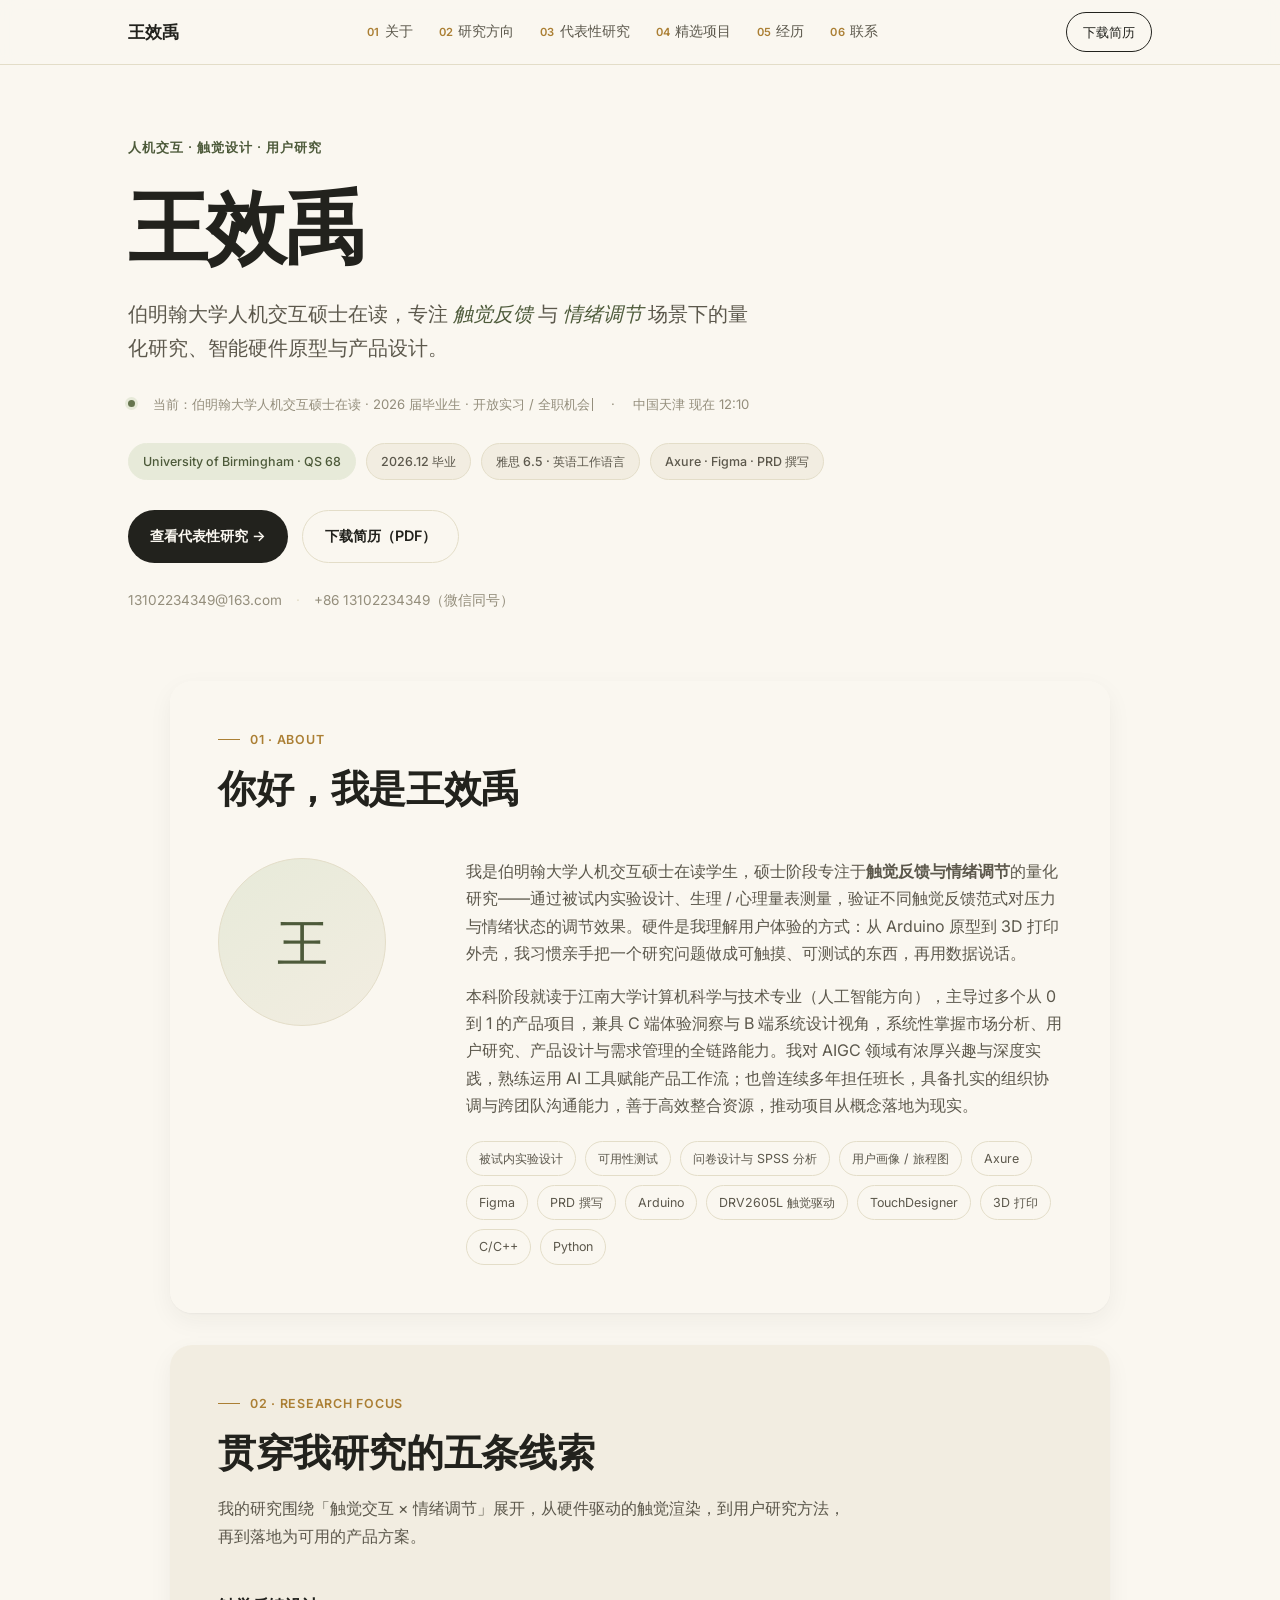
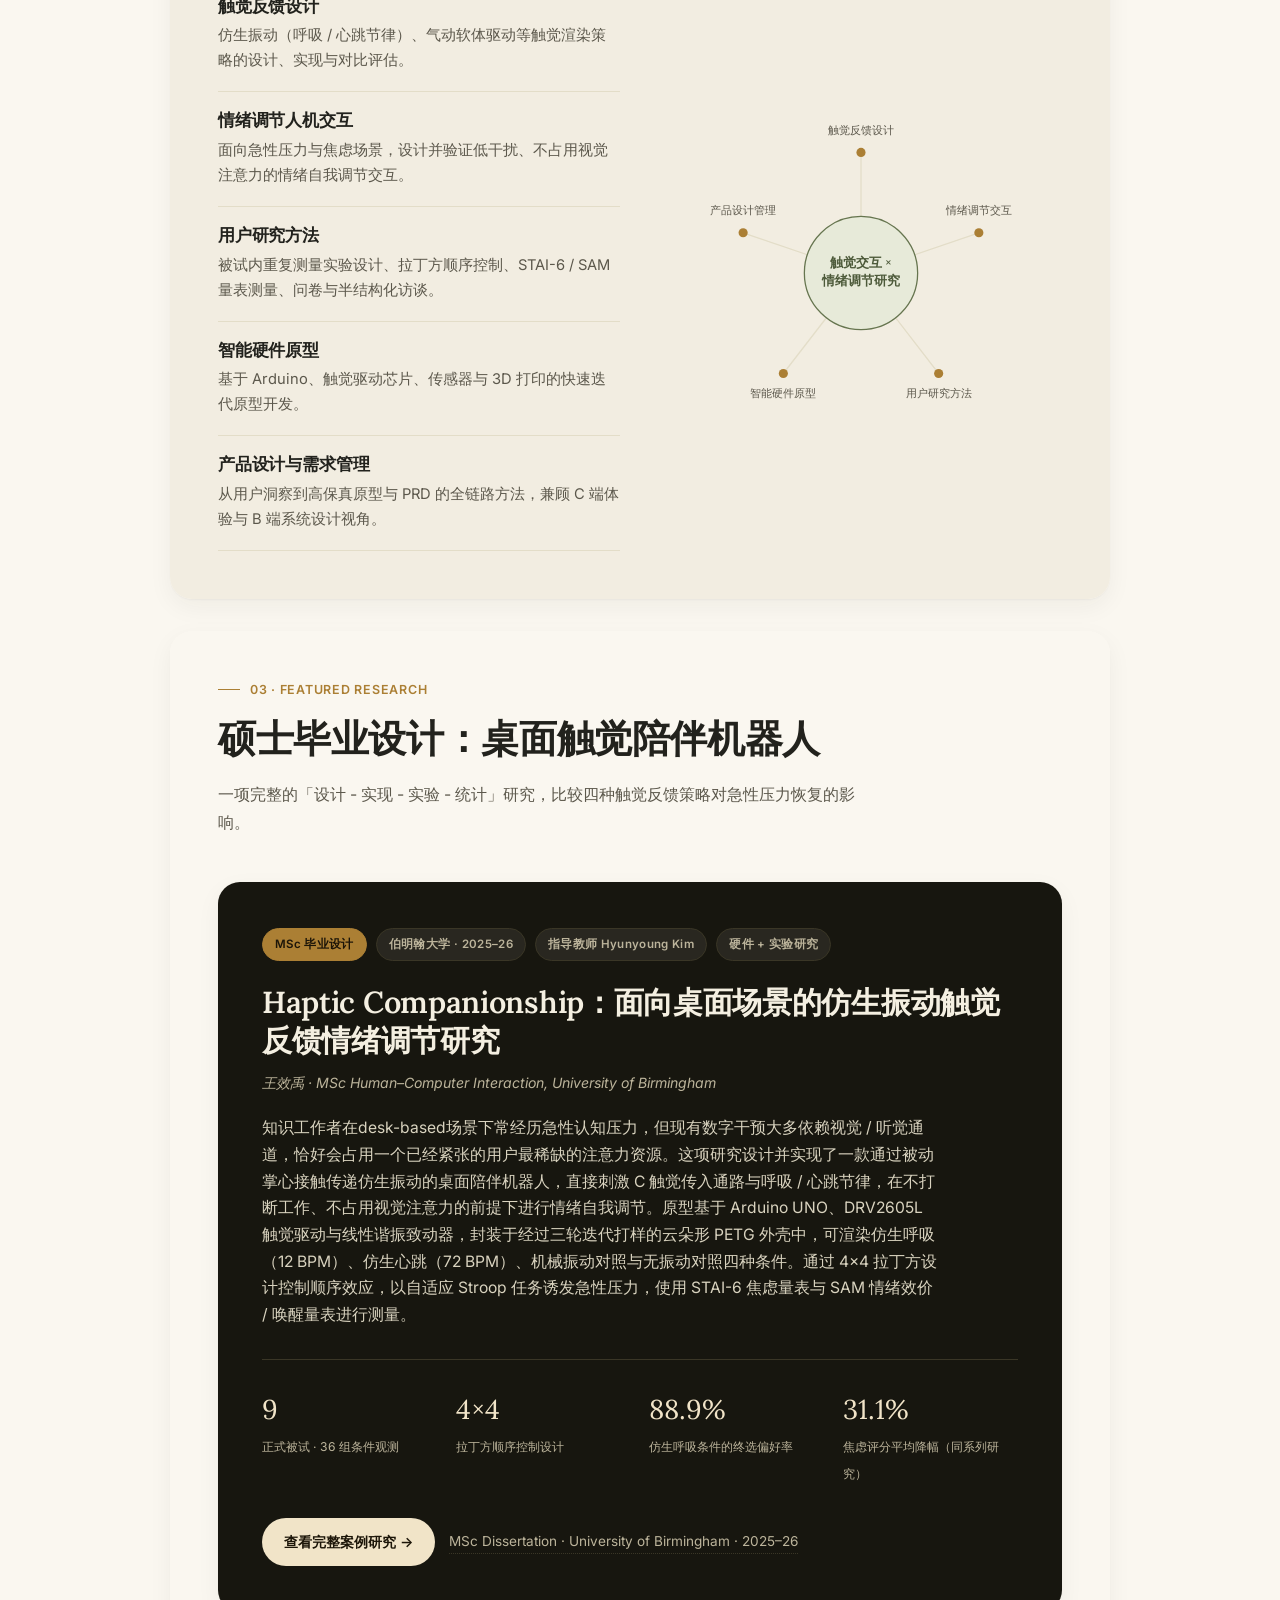
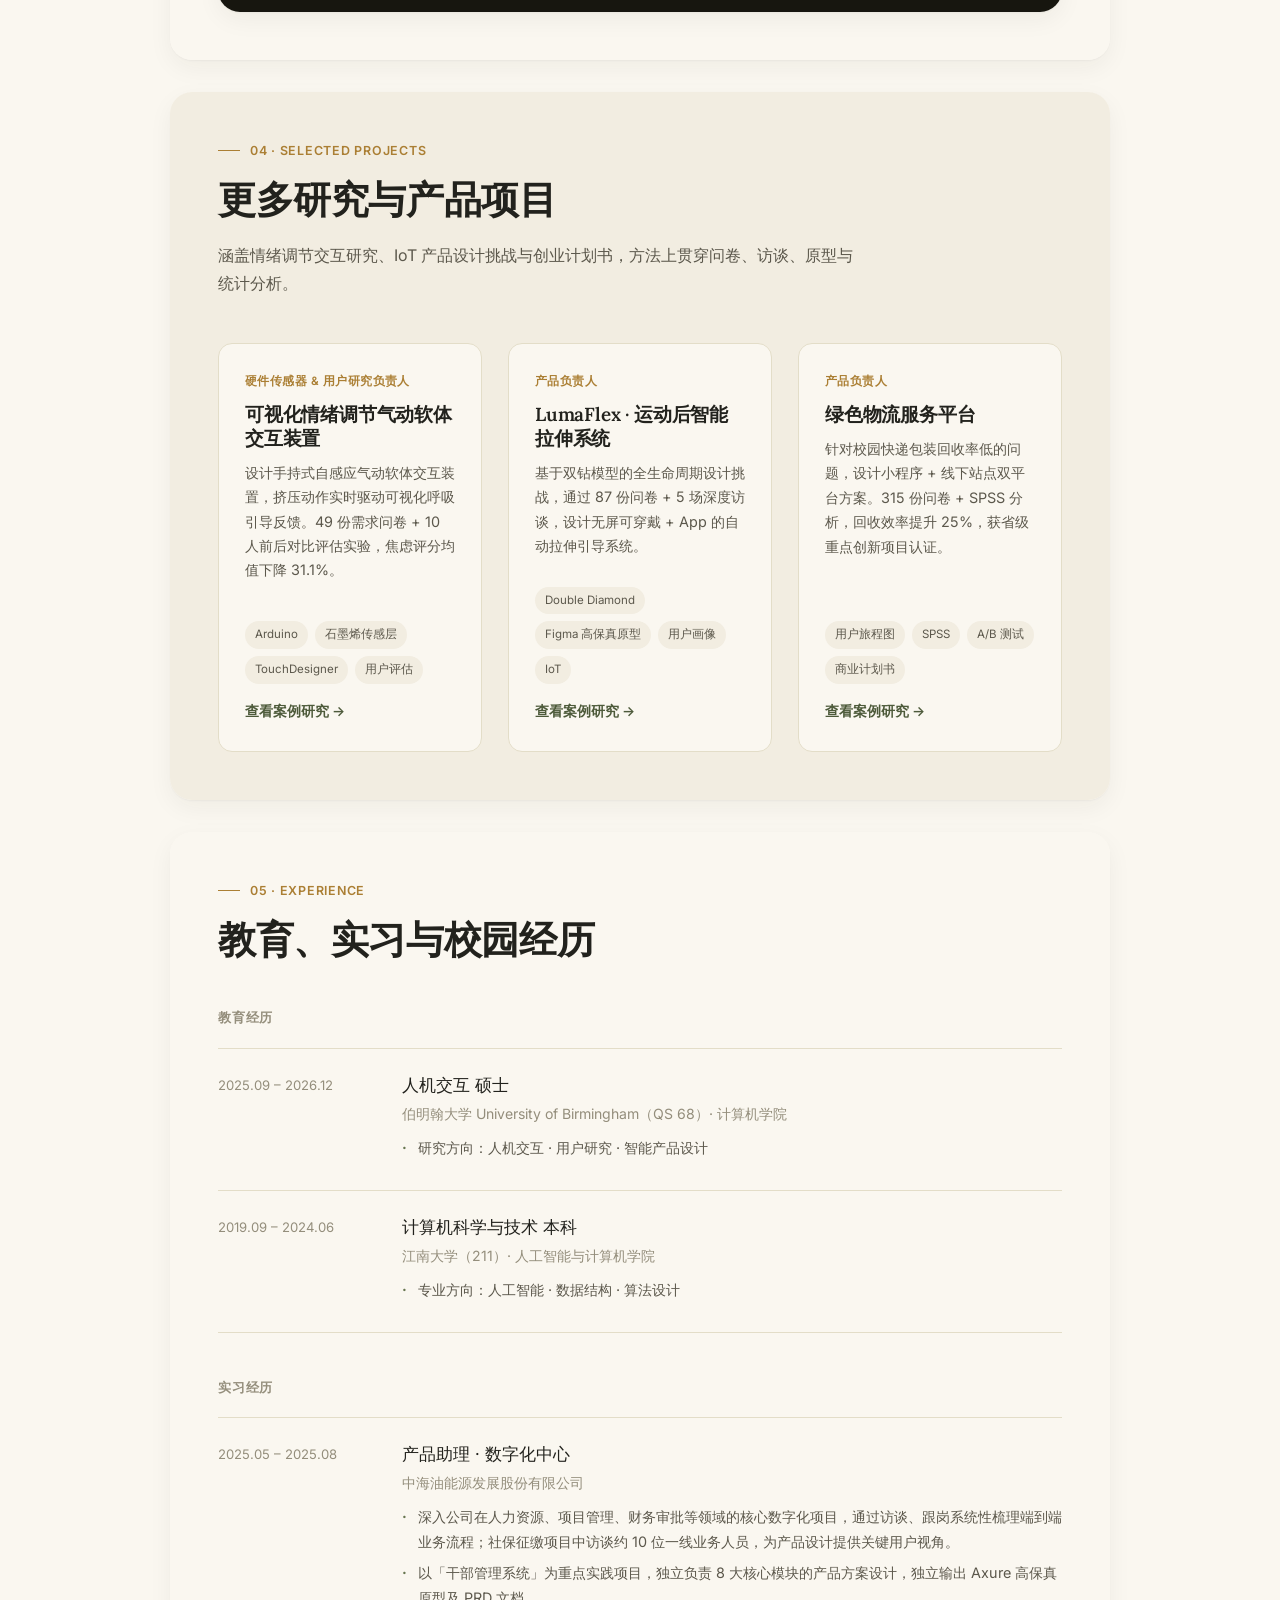
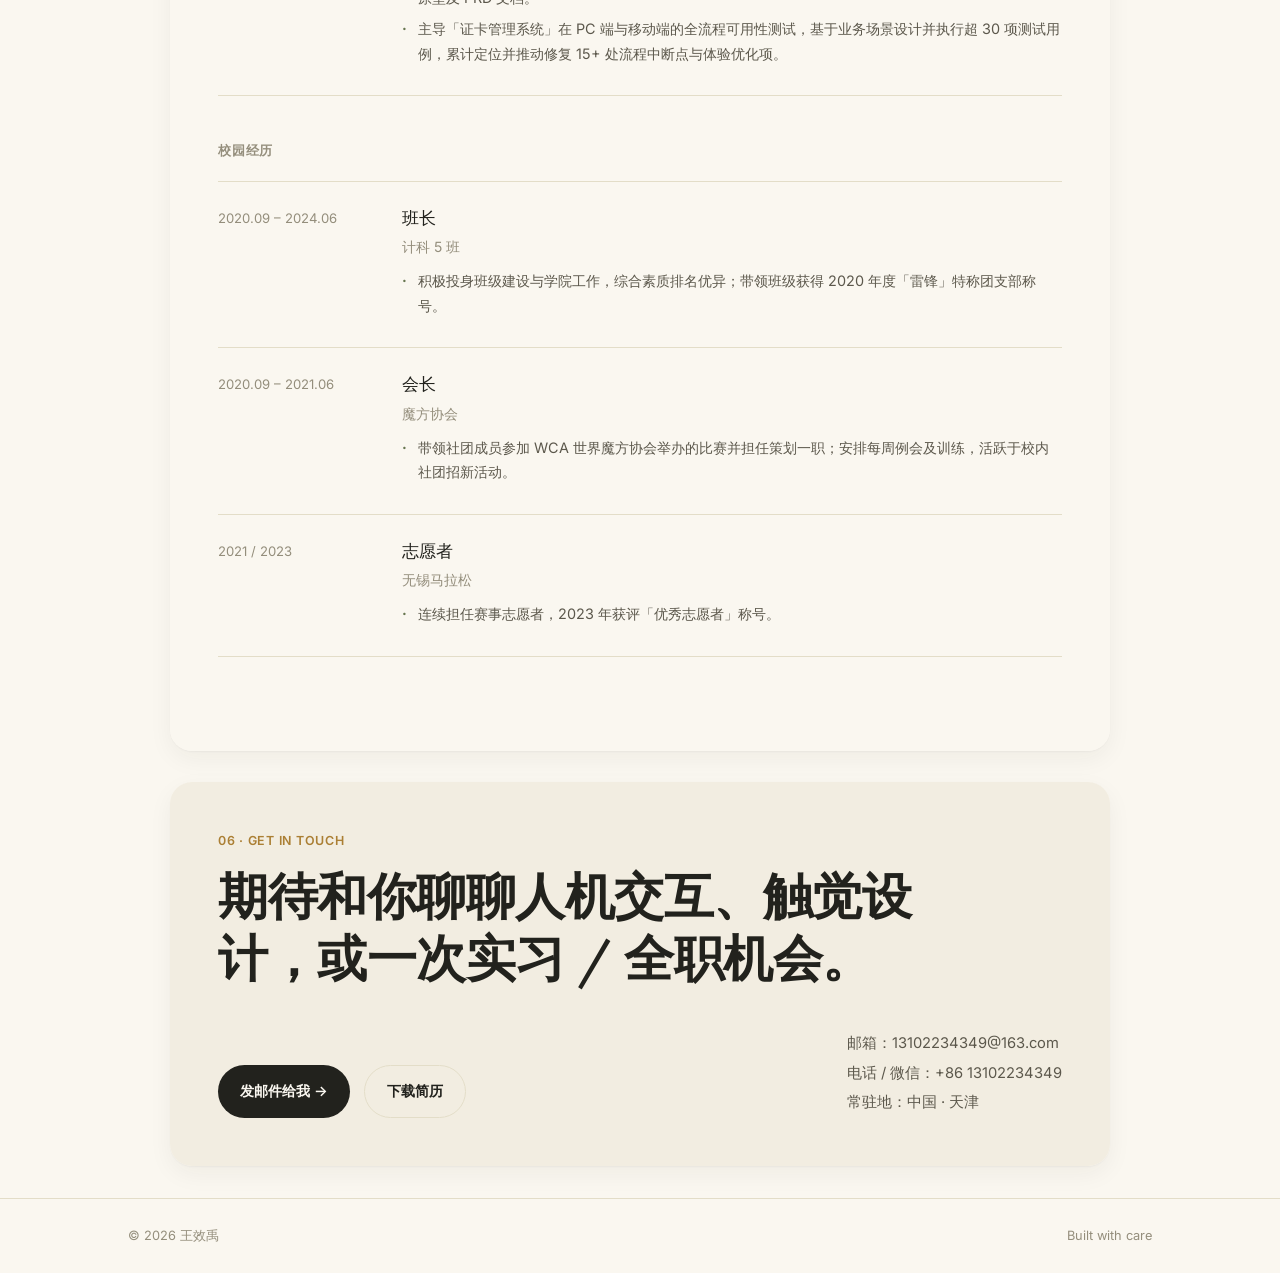
==== index.html @ c16a10e7 "Initial personal website Personal portfolio site: home page plus four project case studies (HCI diss" ====
<!DOCTYPE html>
<html lang="zh-CN">
<head>
<meta charset="UTF-8">
<meta name="viewport" content="width=device-width, initial-scale=1.0">
<title>王效禹 — 人机交互 · 触觉设计 · 用户研究</title>
<meta name="description" content="王效禹的个人主页：伯明翰大学人机交互硕士在读，专注触觉反馈与情绪调节的量化研究、智能硬件原型与产品设计。">
<link rel="preconnect" href="https://fonts.googleapis.com">
<link rel="preconnect" href="https://fonts.gstatic.com" crossorigin>
<link rel="stylesheet" href="https://fonts.googleapis.com/css2?family=Lora:ital,wght@0,400;0,500;0,600;1,400&family=Inter:wght@400;500;600;700&display=swap">
<link rel="stylesheet" href="css/style.css">
</head>
<body>
<canvas id="ink-canvas" aria-hidden="true"></canvas>

<nav class="site-nav">
  <div class="wrap">
    <a href="#top" class="nav-name">王效禹</a>
    <div class="nav-links">
      <a href="#about"><span class="num">01</span>关于</a>
      <a href="#focus"><span class="num">02</span>研究方向</a>
      <a href="#spotlight"><span class="num">03</span>代表性研究</a>
      <a href="#projects"><span class="num">04</span>精选项目</a>
      <a href="#experience"><span class="num">05</span>经历</a>
      <a href="#contact"><span class="num">06</span>联系</a>
    </div>
    <a class="nav-cta" href="assets/resume.pdf">下载简历</a>
  </div>
</nav>

<header id="top" class="hero">
  <div class="wrap">
    <span class="eyebrow">人机交互 · 触觉设计 · 用户研究</span>
    <h1>王效禹</h1>
    <p class="tagline">伯明翰大学人机交互硕士在读，专注 <em>触觉反馈</em> 与 <em>情绪调节</em> 场景下的量化研究、智能硬件原型与产品设计。</p>

    <div class="status-bar">
      <span class="dot"></span>
      <span class="typewriter" data-typewriter="当前：伯明翰大学人机交互硕士在读 · 2026 届毕业生 · 开放实习 / 全职机会"></span>
      <span>·</span>
      <span>中国天津 现在 <span data-cn-clock>--:--</span></span>
    </div>

    <div class="badge-row">
      <span class="badge accent">University of Birmingham · QS 68</span>
      <span class="badge">2026.12 毕业</span>
      <span class="badge">雅思 6.5 · 英语工作语言</span>
      <span class="badge">Axure · Figma · PRD 撰写</span>
    </div>

    <div class="btn-row">
      <a class="btn btn-primary" href="#spotlight">查看代表性研究 →</a>
      <a class="btn btn-secondary" href="assets/resume.pdf">下载简历（PDF）</a>
    </div>

    <p class="contact-line">
      <a href="mailto:13102234349@163.com">13102234349@163.com</a>
      <span class="sep">·</span>
      <a href="tel:+8613102234349">+86 13102234349（微信同号）</a>
    </p>
  </div>
</header>

<!-- 01 关于 -->
<section id="about">
  <div class="wrap">
    <div class="section-head reveal">
      <span class="eyebrow">01 · About</span>
      <h2>你好，我是王效禹</h2>
    </div>
    <div class="about-grid reveal">
      <!-- 如果之后有头像照片，把下面这个 monogram div 换成
           <div class="avatar"><img src="assets/profile.jpg" alt="王效禹"></div> 即可 -->
      <div class="avatar"><span>王</span></div>
      <div>
        <p>我是伯明翰大学人机交互硕士在读学生，硕士阶段专注于<strong>触觉反馈与情绪调节</strong>的量化研究——通过被试内实验设计、生理 / 心理量表测量，验证不同触觉反馈范式对压力与情绪状态的调节效果。硬件是我理解用户体验的方式：从 Arduino 原型到 3D 打印外壳，我习惯亲手把一个研究问题做成可触摸、可测试的东西，再用数据说话。</p>
        <p>本科阶段就读于江南大学计算机科学与技术专业（人工智能方向），主导过多个从 0 到 1 的产品项目，兼具 C 端体验洞察与 B 端系统设计视角，系统性掌握市场分析、用户研究、产品设计与需求管理的全链路能力。我对 AIGC 领域有浓厚兴趣与深度实践，熟练运用 AI 工具赋能产品工作流；也曾连续多年担任班长，具备扎实的组织协调与跨团队沟通能力，善于高效整合资源，推动项目从概念落地为现实。</p>
        <div class="skill-tags">
          <span>被试内实验设计</span>
          <span>可用性测试</span>
          <span>问卷设计与 SPSS 分析</span>
          <span>用户画像 / 旅程图</span>
          <span>Axure</span>
          <span>Figma</span>
          <span>PRD 撰写</span>
          <span>Arduino</span>
          <span>DRV2605L 触觉驱动</span>
          <span>TouchDesigner</span>
          <span>3D 打印</span>
          <span>C/C++</span>
          <span>Python</span>
        </div>
      </div>
    </div>
  </div>
</section>

<!-- 02 研究方向 -->
<section id="focus" class="alt">
  <div class="wrap">
    <div class="section-head reveal">
      <span class="eyebrow">02 · Research Focus</span>
      <h2>贯穿我研究的五条线索</h2>
      <p>我的研究围绕「触觉交互 × 情绪调节」展开，从硬件驱动的触觉渲染，到用户研究方法，再到落地为可用的产品方案。</p>
    </div>
    <div class="hub-wrap reveal">
      <div class="hub-list">
        <div class="hub-item">
          <h3>触觉反馈设计</h3>
          <p>仿生振动（呼吸 / 心跳节律）、气动软体驱动等触觉渲染策略的设计、实现与对比评估。</p>
        </div>
        <div class="hub-item">
          <h3>情绪调节人机交互</h3>
          <p>面向急性压力与焦虑场景，设计并验证低干扰、不占用视觉注意力的情绪自我调节交互。</p>
        </div>
        <div class="hub-item">
          <h3>用户研究方法</h3>
          <p>被试内重复测量实验设计、拉丁方顺序控制、STAI-6 / SAM 量表测量、问卷与半结构化访谈。</p>
        </div>
        <div class="hub-item">
          <h3>智能硬件原型</h3>
          <p>基于 Arduino、触觉驱动芯片、传感器与 3D 打印的快速迭代原型开发。</p>
        </div>
        <div class="hub-item">
          <h3>产品设计与需求管理</h3>
          <p>从用户洞察到高保真原型与 PRD 的全链路方法，兼顾 C 端体验与 B 端系统设计视角。</p>
        </div>
      </div>
      <div class="hub-diagram">
        <svg viewBox="0 0 440 440" xmlns="http://www.w3.org/2000/svg">
          <g stroke="var(--card-line)" stroke-width="1.4">
            <line x1="220" y1="220" x2="220" y2="88"></line>
            <line x1="220" y1="220" x2="349" y2="176"></line>
            <line x1="220" y1="220" x2="305" y2="330"></line>
            <line x1="220" y1="220" x2="135" y2="330"></line>
            <line x1="220" y1="220" x2="91" y2="176"></line>
          </g>
          <circle cx="220" cy="220" r="62" fill="var(--sage-light)" stroke="var(--sage)" stroke-width="1.4"></circle>
          <text x="220" y="213" text-anchor="middle" font-family="Lora, serif" font-size="14" fill="var(--sage-deep)" font-weight="600">触觉交互 ×</text>
          <text x="220" y="233" text-anchor="middle" font-family="Lora, serif" font-size="14" fill="var(--sage-deep)" font-weight="600">情绪调节研究</text>

          <g font-family="Inter, sans-serif" font-size="12.5" fill="var(--ink-soft)">
            <circle cx="220" cy="88" r="5" fill="var(--gold)"></circle>
            <text x="220" y="68" text-anchor="middle">触觉反馈设计</text>

            <circle cx="349" cy="176" r="5" fill="var(--gold)"></circle>
            <text x="349" y="155" text-anchor="middle">情绪调节交互</text>

            <circle cx="305" cy="330" r="5" fill="var(--gold)"></circle>
            <text x="305" y="356" text-anchor="middle">用户研究方法</text>

            <circle cx="135" cy="330" r="5" fill="var(--gold)"></circle>
            <text x="135" y="356" text-anchor="middle">智能硬件原型</text>

            <circle cx="91" cy="176" r="5" fill="var(--gold)"></circle>
            <text x="91" y="155" text-anchor="middle">产品设计管理</text>
          </g>
        </svg>
      </div>
    </div>
  </div>
</section>

<!-- 03 代表性研究 -->
<section id="spotlight">
  <div class="wrap">
    <div class="section-head reveal">
      <span class="eyebrow">03 · Featured Research</span>
      <h2>硕士毕业设计：桌面触觉陪伴机器人</h2>
      <p>一项完整的「设计 - 实现 - 实验 - 统计」研究，比较四种触觉反馈策略对急性压力恢复的影响。</p>
    </div>
    <div class="spotlight-card reveal">
      <div class="spotlight-tags">
        <span class="hl">MSc 毕业设计</span>
        <span>伯明翰大学 · 2025–26</span>
        <span>指导教师 Hyunyoung Kim</span>
        <span>硬件 + 实验研究</span>
      </div>
      <h3>Haptic Companionship：面向桌面场景的仿生振动触觉反馈情绪调节研究</h3>
      <p class="byline">王效禹 · MSc Human–Computer Interaction, University of Birmingham</p>
      <p class="desc">知识工作者在desk-based场景下常经历急性认知压力，但现有数字干预大多依赖视觉 / 听觉通道，恰好会占用一个已经紧张的用户最稀缺的注意力资源。这项研究设计并实现了一款通过被动掌心接触传递仿生振动的桌面陪伴机器人，直接刺激 C 触觉传入通路与呼吸 / 心跳节律，在不打断工作、不占用视觉注意力的前提下进行情绪自我调节。原型基于 Arduino UNO、DRV2605L 触觉驱动与线性谐振致动器，封装于经过三轮迭代打样的云朵形 PETG 外壳中，可渲染仿生呼吸（12 BPM）、仿生心跳（72 BPM）、机械振动对照与无振动对照四种条件。通过 4×4 拉丁方设计控制顺序效应，以自适应 Stroop 任务诱发急性压力，使用 STAI-6 焦虑量表与 SAM 情绪效价 / 唤醒量表进行测量。</p>

      <div class="spotlight-stats">
        <div><span class="stat-num">9</span><span class="stat-label">正式被试 · 36 组条件观测</span></div>
        <div><span class="stat-num">4×4</span><span class="stat-label">拉丁方顺序控制设计</span></div>
        <div><span class="stat-num">88.9%</span><span class="stat-label">仿生呼吸条件的终选偏好率</span></div>
        <div><span class="stat-num">31.1%</span><span class="stat-label">焦虑评分平均降幅（同系列研究）</span></div>
      </div>

      <div class="spotlight-actions">
        <a class="btn-dark" href="projects/haptic-companionship.html">查看完整案例研究 →</a>
        <span class="btn-ghost-dark">MSc Dissertation · University of Birmingham · 2025–26</span>
      </div>
    </div>
  </div>
</section>

<!-- 04 精选项目 -->
<section id="projects" class="alt">
  <div class="wrap">
    <div class="section-head reveal">
      <span class="eyebrow">04 · Selected Projects</span>
      <h2>更多研究与产品项目</h2>
      <p>涵盖情绪调节交互研究、IoT 产品设计挑战与创业计划书，方法上贯穿问卷、访谈、原型与统计分析。</p>
    </div>
    <div class="project-grid">
      <a class="project-card reveal" href="projects/emotion-regulation.html">
        <span class="kicker">硬件传感器 &amp; 用户研究负责人</span>
        <h3>可视化情绪调节气动软体交互装置</h3>
        <p>设计手持式自感应气动软体交互装置，挤压动作实时驱动可视化呼吸引导反馈。49 份需求问卷 + 10 人前后对比评估实验，焦虑评分均值下降 31.1%。</p>
        <div class="tags"><span>Arduino</span><span>石墨烯传感层</span><span>TouchDesigner</span><span>用户评估</span></div>
        <span class="go">查看案例研究 →</span>
      </a>
      <a class="project-card reveal" href="projects/lumaflex.html">
        <span class="kicker">产品负责人</span>
        <h3>LumaFlex · 运动后智能拉伸系统</h3>
        <p>基于双钻模型的全生命周期设计挑战，通过 87 份问卷 + 5 场深度访谈，设计无屏可穿戴 + App 的自动拉伸引导系统。</p>
        <div class="tags"><span>Double Diamond</span><span>Figma 高保真原型</span><span>用户画像</span><span>IoT</span></div>
        <span class="go">查看案例研究 →</span>
      </a>
      <a class="project-card reveal" href="projects/green-logistics.html">
        <span class="kicker">产品负责人</span>
        <h3>绿色物流服务平台</h3>
        <p>针对校园快递包装回收率低的问题，设计小程序 + 线下站点双平台方案。315 份问卷 + SPSS 分析，回收效率提升 25%，获省级重点创新项目认证。</p>
        <div class="tags"><span>用户旅程图</span><span>SPSS</span><span>A/B 测试</span><span>商业计划书</span></div>
        <span class="go">查看案例研究 →</span>
      </a>
    </div>
  </div>
</section>

<!-- 05 经历 -->
<section id="experience">
  <div class="wrap">
    <div class="section-head reveal">
      <span class="eyebrow">05 · Experience</span>
      <h2>教育、实习与校园经历</h2>
    </div>

    <div class="timeline-group reveal">
      <h3>教育经历</h3>
      <div class="tl-item">
        <div class="tl-date">2025.09 – 2026.12</div>
        <div>
          <div class="tl-role">人机交互 硕士</div>
          <div class="tl-org">伯明翰大学 University of Birmingham（QS 68）· 计算机学院</div>
          <ul><li>研究方向：人机交互 · 用户研究 · 智能产品设计</li></ul>
        </div>
      </div>
      <div class="tl-item">
        <div class="tl-date">2019.09 – 2024.06</div>
        <div>
          <div class="tl-role">计算机科学与技术 本科</div>
          <div class="tl-org">江南大学（211）· 人工智能与计算机学院</div>
          <ul><li>专业方向：人工智能 · 数据结构 · 算法设计</li></ul>
        </div>
      </div>
    </div>

    <div class="timeline-group reveal">
      <h3>实习经历</h3>
      <div class="tl-item">
        <div class="tl-date">2025.05 – 2025.08</div>
        <div>
          <div class="tl-role">产品助理 · 数字化中心</div>
          <div class="tl-org">中海油能源发展股份有限公司</div>
          <ul>
            <li>深入公司在人力资源、项目管理、财务审批等领域的核心数字化项目，通过访谈、跟岗系统性梳理端到端业务流程；社保征缴项目中访谈约 10 位一线业务人员，为产品设计提供关键用户视角。</li>
            <li>以「干部管理系统」为重点实践项目，独立负责 8 大核心模块的产品方案设计，独立输出 Axure 高保真原型及 PRD 文档。</li>
            <li>主导「证卡管理系统」在 PC 端与移动端的全流程可用性测试，基于业务场景设计并执行超 30 项测试用例，累计定位并推动修复 15+ 处流程中断点与体验优化项。</li>
          </ul>
        </div>
      </div>
    </div>

    <div class="timeline-group reveal">
      <h3>校园经历</h3>
      <div class="tl-item">
        <div class="tl-date">2020.09 – 2024.06</div>
        <div>
          <div class="tl-role">班长</div>
          <div class="tl-org">计科 5 班</div>
          <ul><li>积极投身班级建设与学院工作，综合素质排名优异；带领班级获得 2020 年度「雷锋」特称团支部称号。</li></ul>
        </div>
      </div>
      <div class="tl-item">
        <div class="tl-date">2020.09 – 2021.06</div>
        <div>
          <div class="tl-role">会长</div>
          <div class="tl-org">魔方协会</div>
          <ul><li>带领社团成员参加 WCA 世界魔方协会举办的比赛并担任策划一职；安排每周例会及训练，活跃于校内社团招新活动。</li></ul>
        </div>
      </div>
      <div class="tl-item">
        <div class="tl-date">2021 / 2023</div>
        <div>
          <div class="tl-role">志愿者</div>
          <div class="tl-org">无锡马拉松</div>
          <ul><li>连续担任赛事志愿者，2023 年获评「优秀志愿者」称号。</li></ul>
        </div>
      </div>
    </div>
  </div>
</section>

<!-- 06 联系 -->
<section id="contact" class="alt contact-section">
  <div class="wrap">
    <div class="reveal">
      <span class="eyebrow section-head-inline" style="display:block;font-size:.78rem;color:var(--gold);font-weight:600;letter-spacing:.06em;text-transform:uppercase;margin-bottom:14px;">06 · Get in Touch</span>
      <h2>期待和你聊聊人机交互、触觉设计，或一次实习 / 全职机会。</h2>
      <div class="contact-grid">
        <div class="btn-row" style="margin-bottom:0;">
          <a class="btn btn-primary" href="mailto:13102234349@163.com">发邮件给我 →</a>
          <a class="btn btn-secondary" href="assets/resume.pdf">下载简历</a>
        </div>
        <div class="contact-details">
          邮箱：<a href="mailto:13102234349@163.com">13102234349@163.com</a><br>
          电话 / 微信：<a href="tel:+8613102234349">+86 13102234349</a><br>
          常驻地：中国 · 天津
        </div>
      </div>
    </div>
  </div>
</section>

<footer>
  <div class="wrap" style="display:flex;justify-content:space-between;flex-wrap:wrap;gap:10px;width:100%;">
    <span>© 2026 王效禹</span>
    <span>Built with care</span>
  </div>
</footer>

<script src="js/main.js"></script>
</body>
</html>
---- css/style.css ----
/* ==========================================================================
   王效禹 · 个人主页
   设计基调：浅色编辑感（参考 Devika Mukherjee 的站点结构）
   点缀细节：编号式导航 / 实时状态条 / 深色聚光卡片（参考 Mehrta Eslami 的站点）
   ========================================================================== */

:root {
  --serif: 'Lora', 'Songti SC', 'Noto Serif SC', Georgia, serif;
  --sans: 'Inter', 'PingFang SC', 'Microsoft YaHei', -apple-system, BlinkMacSystemFont, sans-serif;

  --bg: #faf7f0;
  --bg-alt: #f2ede1;
  --card-line: #e3ddc8;
  --ink: #22221d;
  --ink-soft: #5c584c;
  --ink-faint: #948e7c;

  --sage: #66754f;
  --sage-deep: #4d5a3a;
  --sage-light: #e7ead9;

  --gold: #ab7f34;
  --gold-light: #f1e4c8;

  --dark-bg: #17160f;
  --dark-card: #1e1c14;
  --dark-line: #3a3626;
  --dark-ink: #f4efe1;
  --dark-ink-soft: #bcb49b;

  --radius-s: 8px;
  --radius: 14px;
  --radius-l: 22px;
  --maxw: 1080px;
  --shadow-soft: 0 1px 2px rgba(34,34,29,0.04), 0 8px 24px rgba(34,34,29,0.05);
}

* { box-sizing: border-box; }
html {
  scroll-behavior: smooth;
  background: var(--bg); /* 触屏设备 / 关闭动效时的兜底底色 */
}

body {
  margin: 0;
  background: transparent; /* 让 #ink-canvas 的水波纹从底层透出来 */
  color: var(--ink);
  font-family: var(--sans);
  font-size: 16px;
  line-height: 1.7;
  -webkit-font-smoothing: antialiased;
}

#ink-canvas {
  position: fixed;
  inset: 0;
  z-index: 0;
  pointer-events: none;
}

h1, h2, h3, h4 {
  font-family: var(--serif);
  font-weight: 600;
  line-height: 1.25;
  margin: 0 0 0.5em;
  letter-spacing: -0.01em;
}

p { margin: 0 0 1em; color: var(--ink-soft); }
a { color: inherit; text-decoration: none; }
img { max-width: 100%; display: block; }
ul { margin: 0; padding: 0; list-style: none; }

.wrap {
  max-width: var(--maxw);
  margin: 0 auto;
  padding: 0 28px;
}

/* ---------- 顶部导航 ---------- */
.site-nav {
  position: sticky;
  top: 0;
  z-index: 50;
  background: rgba(250, 247, 240, 0.86);
  backdrop-filter: blur(10px);
  border-bottom: 1px solid var(--card-line);
}
.site-nav .wrap {
  display: flex;
  align-items: center;
  justify-content: space-between;
  height: 64px;
}
.nav-name {
  font-family: var(--serif);
  font-weight: 600;
  font-size: 1.05rem;
  white-space: nowrap;
}
.nav-links {
  display: flex;
  gap: 26px;
  flex-wrap: wrap;
}
.nav-links a {
  font-size: 0.86rem;
  color: var(--ink-soft);
  display: inline-flex;
  align-items: baseline;
  gap: 5px;
  transition: color 0.15s ease;
  white-space: nowrap;
}
.nav-links a:hover { color: var(--sage-deep); }
.nav-links .num {
  font-family: var(--sans);
  font-size: 0.7rem;
  color: var(--gold);
  font-weight: 600;
  letter-spacing: 0.02em;
}
.nav-cta {
  border: 1px solid var(--ink);
  padding: 8px 16px;
  border-radius: 999px;
  font-size: 0.82rem;
  font-weight: 500;
  white-space: nowrap;
  transition: background 0.15s ease, color 0.15s ease;
}
.nav-cta:hover { background: var(--ink); color: var(--bg); }
.nav-back {
  font-size: 0.85rem;
  color: var(--ink-soft);
  display: inline-flex;
  align-items: center;
  gap: 6px;
}
.nav-back:hover { color: var(--sage-deep); }

@media (max-width: 760px) {
  .nav-links { display: none; }
}

/* ---------- 状态条 ---------- */
.status-bar {
  font-size: 0.82rem;
  color: var(--ink-faint);
  display: flex;
  flex-wrap: wrap;
  align-items: center;
  gap: 8px 18px;
  margin-bottom: 28px;
  font-family: var(--sans);
}
.status-bar .dot {
  width: 7px; height: 7px; border-radius: 50%;
  background: var(--sage);
  display: inline-block;
  box-shadow: 0 0 0 3px var(--sage-light);
}
.status-bar .typewriter::after {
  content: '';
  display: inline-block;
  width: 1px;
  height: 1em;
  background: var(--ink-faint);
  margin-left: 2px;
  vertical-align: -2px;
  animation: blink 1s steps(1) infinite;
}
@keyframes blink { 50% { opacity: 0; } }

/* ---------- Hero ---------- */
.hero {
  padding: 72px 0 56px;
}
.hero .eyebrow {
  font-size: 0.8rem;
  letter-spacing: 0.08em;
  color: var(--sage-deep);
  font-weight: 600;
  text-transform: uppercase;
  margin-bottom: 18px;
  display: block;
}
.hero h1 {
  font-size: clamp(2.6rem, 7vw, 5rem);
  letter-spacing: -0.02em;
  margin-bottom: 20px;
}
.hero .tagline {
  font-size: clamp(1.05rem, 2vw, 1.25rem);
  color: var(--ink-soft);
  max-width: 620px;
  margin-bottom: 28px;
}
.hero .tagline em { font-style: italic; color: var(--sage-deep); }

.badge-row {
  display: flex;
  flex-wrap: wrap;
  gap: 10px;
  margin-bottom: 30px;
}
.badge {
  font-size: 0.78rem;
  padding: 7px 14px;
  border-radius: 999px;
  background: var(--bg-alt);
  border: 1px solid var(--card-line);
  color: var(--ink-soft);
  font-weight: 500;
}
.badge.accent {
  background: var(--sage-light);
  border-color: var(--sage-light);
  color: var(--sage-deep);
}

.btn-row { display: flex; flex-wrap: wrap; gap: 14px; margin-bottom: 26px; }
.btn {
  display: inline-flex;
  align-items: center;
  gap: 8px;
  padding: 13px 22px;
  border-radius: 999px;
  font-size: 0.9rem;
  font-weight: 600;
  transition: transform 0.15s ease, background 0.15s ease, color .15s ease;
}
.btn-primary { background: var(--ink); color: var(--bg); }
.btn-primary:hover { background: var(--sage-deep); }
.btn-secondary { border: 1px solid var(--card-line); color: var(--ink); }
.btn-secondary:hover { border-color: var(--ink); }
.btn:active { transform: scale(0.97); }

.contact-line {
  font-size: 0.85rem;
  color: var(--ink-faint);
}
.contact-line a:hover { color: var(--sage-deep); }
.contact-line .sep { margin: 0 10px; color: var(--card-line); }

/* ---------- Section shell：悬浮卡片，让水波纹在卡片之间的缝隙里透出来 ---------- */
section {
  width: min(940px, calc(100% - 40px));
  margin: 0 auto 32px;
  padding: 48px;
  background: rgba(250, 247, 240, 0.97);
  border-radius: var(--radius-l);
  box-shadow: var(--shadow-soft);
  position: relative;
  z-index: 1;
}
section.alt { background: rgba(242, 237, 225, 0.97); }
section > .wrap { padding: 0; max-width: none; }
.hero, .project-hero { background: transparent; position: relative; z-index: 1; }
footer, .hero-figure, .pj-nav { position: relative; z-index: 1; }

@media (max-width: 700px) {
  section { padding: 32px 24px; border-radius: var(--radius); margin-bottom: 22px; }
}

/* ---------- 卡片入场动效：翻转 / 上浮 ---------- */
.panel-spin, .panel-rise { will-change: opacity, transform; }
.panel-spin { opacity: 0; transform: perspective(1400px) rotateY(-360deg) scale(0.88); }
.panel-spin.in-view { animation: panelSpin360 1s cubic-bezier(0.34, 1.38, 0.64, 1) forwards; }
.panel-rise { opacity: 0; transform: translateY(52px) scale(0.96); }
.panel-rise.in-view { animation: panelRiseIn 0.8s cubic-bezier(0.23, 1, 0.32, 1) forwards; }

@keyframes panelSpin360 {
  0%   { opacity: 0; transform: perspective(1400px) rotateY(-360deg) scale(0.88); }
  55%  { opacity: 1; }
  100% { opacity: 1; transform: perspective(1400px) rotateY(0deg) scale(1); }
}
@keyframes panelRiseIn {
  0%   { opacity: 0; transform: translateY(52px) scale(0.96); }
  100% { opacity: 1; transform: translateY(0) scale(1); }
}
@media (prefers-reduced-motion: reduce) {
  .panel-spin, .panel-rise { opacity: 1; transform: none; animation: none; }
}
.section-head { max-width: 640px; margin-bottom: 46px; }
.section-head .eyebrow {
  font-size: 0.78rem;
  color: var(--gold);
  font-weight: 600;
  letter-spacing: 0.06em;
  text-transform: uppercase;
  display: flex;
  align-items: center;
  gap: 10px;
  margin-bottom: 14px;
}
.section-head .eyebrow::before {
  content: '';
  width: 22px; height: 1px;
  background: var(--gold);
  display: inline-block;
}
.section-head h2 { font-size: clamp(1.7rem, 3.4vw, 2.4rem); }
.section-head p { font-size: 1rem; }

/* ---------- About ---------- */
.about-grid {
  display: grid;
  grid-template-columns: 200px 1fr;
  gap: 48px;
  align-items: start;
}
.avatar {
  width: 168px; height: 168px;
  border-radius: 50%;
  background: linear-gradient(145deg, var(--sage-light), var(--bg-alt));
  border: 1px solid var(--card-line);
  display: flex; align-items: center; justify-content: center;
  font-family: var(--serif);
  font-size: 3.2rem;
  color: var(--sage-deep);
  overflow: hidden;
}
.avatar img { width: 100%; height: 100%; object-fit: cover; }
.skill-tags { display: flex; flex-wrap: wrap; gap: 9px; margin-top: 22px; }
.skill-tags span {
  font-size: 0.78rem;
  padding: 6px 12px;
  border: 1px solid var(--card-line);
  border-radius: 999px;
  color: var(--ink-soft);
}
@media (max-width: 700px) {
  .about-grid { grid-template-columns: 1fr; }
  .avatar { width: 120px; height: 120px; font-size: 2.4rem; }
}

/* ---------- Hub diagram (研究方向) ---------- */
.hub-wrap {
  display: grid;
  grid-template-columns: 1fr 1fr;
  gap: 40px;
  align-items: center;
}
.hub-list { display: flex; flex-direction: column; gap: 0; }
.hub-item {
  padding: 18px 0;
  border-bottom: 1px solid var(--card-line);
}
.hub-item:first-child { padding-top: 0; }
.hub-item h3 { font-size: 1.08rem; margin-bottom: 6px; }
.hub-item p { font-size: 0.92rem; margin: 0; }
.hub-diagram { display: flex; align-items: center; justify-content: center; }
.hub-diagram svg { width: 100%; height: auto; max-width: 440px; }
@media (max-width: 820px) {
  .hub-wrap { grid-template-columns: 1fr; }
  .hub-diagram { order: -1; margin-bottom: 8px; }
}

/* ---------- 代表性研究 · 深色聚光卡片 ---------- */
.spotlight-card {
  background: var(--dark-bg);
  color: var(--dark-ink);
  border-radius: var(--radius-l);
  padding: 46px 44px;
  box-shadow: var(--shadow-soft);
}
.spotlight-tags { display: flex; flex-wrap: wrap; gap: 9px; margin-bottom: 22px; }
.spotlight-tags span {
  font-size: 0.72rem;
  font-weight: 600;
  letter-spacing: 0.03em;
  padding: 6px 12px;
  border-radius: 999px;
  background: rgba(244,239,225,0.08);
  color: var(--dark-ink-soft);
  border: 1px solid var(--dark-line);
}
.spotlight-tags span.hl { background: var(--gold); color: #1c1508; border-color: var(--gold); }
.spotlight-card h3 {
  font-size: clamp(1.4rem, 3vw, 1.9rem);
  color: var(--dark-ink);
  margin-bottom: 12px;
}
.spotlight-card .byline {
  font-size: 0.88rem;
  color: var(--dark-ink-soft);
  margin-bottom: 20px;
  font-style: italic;
}
.spotlight-card p.desc { color: #d9d3bf; font-size: 0.98rem; max-width: 680px; }
.spotlight-stats {
  display: grid;
  grid-template-columns: repeat(4, 1fr);
  gap: 18px;
  margin: 30px 0 32px;
  padding-top: 26px;
  border-top: 1px solid var(--dark-line);
}
.spotlight-stats .stat-num {
  font-family: var(--serif);
  font-size: 1.7rem;
  color: var(--gold-light);
  display: block;
}
.spotlight-stats .stat-label {
  font-size: 0.76rem;
  color: var(--dark-ink-soft);
}
.spotlight-actions { display: flex; flex-wrap: wrap; gap: 14px; align-items: center; }
.btn-dark {
  background: var(--gold-light);
  color: #1c1508;
  padding: 12px 22px;
  border-radius: 999px;
  font-weight: 600;
  font-size: 0.88rem;
}
.btn-dark:hover { background: #fff; }
.btn-ghost-dark {
  color: var(--dark-ink-soft);
  font-size: 0.85rem;
  border-bottom: 1px dotted var(--dark-line);
}
@media (max-width: 700px) {
  .spotlight-card { padding: 32px 24px; }
  .spotlight-stats { grid-template-columns: repeat(2, 1fr); }
}

/* ---------- 项目网格 ---------- */
.project-grid {
  display: grid;
  grid-template-columns: repeat(3, 1fr);
  gap: 26px;
}
.project-card {
  border: 1px solid var(--card-line);
  border-radius: var(--radius);
  padding: 28px 26px;
  background: var(--bg);
  display: flex;
  flex-direction: column;
  height: 100%;
  transition: border-color 0.15s ease, transform 0.15s ease;
}
.project-card:hover { border-color: var(--sage); transform: translateY(-3px); }
.project-card .kicker {
  font-size: 0.72rem;
  letter-spacing: 0.04em;
  text-transform: uppercase;
  color: var(--gold);
  font-weight: 600;
  margin-bottom: 12px;
}
.project-card h3 { font-size: 1.18rem; margin-bottom: 10px; }
.project-card p { font-size: 0.9rem; flex-grow: 1; }
.project-card .tags { display: flex; flex-wrap: wrap; gap: 7px; margin: 14px 0 16px; }
.project-card .tags span {
  font-size: 0.72rem;
  padding: 4px 10px;
  background: var(--bg-alt);
  border-radius: 999px;
  color: var(--ink-soft);
}
.project-card .go { font-size: 0.86rem; font-weight: 600; color: var(--sage-deep); }
@media (max-width: 900px) { .project-grid { grid-template-columns: 1fr; } }

/* ---------- 经历时间线 ---------- */
.timeline-group { margin-bottom: 46px; }
.timeline-group h3 {
  font-size: 0.82rem;
  text-transform: uppercase;
  letter-spacing: 0.06em;
  color: var(--ink-faint);
  margin-bottom: 22px;
  font-family: var(--sans);
  font-weight: 600;
}
.tl-item {
  display: grid;
  grid-template-columns: 160px 1fr;
  gap: 24px;
  padding: 22px 0;
  border-top: 1px solid var(--card-line);
}
.tl-item:last-child { border-bottom: 1px solid var(--card-line); }
.tl-date { font-size: 0.82rem; color: var(--ink-faint); padding-top: 3px; }
.tl-role { font-size: 1.05rem; margin-bottom: 3px; }
.tl-org { font-size: 0.88rem; color: var(--ink-faint); margin-bottom: 10px; }
.tl-item ul { margin-top: 10px; }
.tl-item li {
  font-size: 0.9rem;
  color: var(--ink-soft);
  padding-left: 16px;
  position: relative;
  margin-bottom: 7px;
}
.tl-item li::before {
  content: '·';
  position: absolute; left: 0; color: var(--sage);
  font-weight: 700;
}
@media (max-width: 640px) {
  .tl-item { grid-template-columns: 1fr; gap: 6px; }
}

/* ---------- Contact / Footer ---------- */
.contact-section h2 { font-size: clamp(2rem, 5vw, 3.1rem); max-width: 720px; }
.contact-grid {
  display: flex;
  flex-wrap: wrap;
  justify-content: space-between;
  align-items: flex-end;
  gap: 30px;
  margin-top: 40px;
}
.contact-details { font-size: 0.92rem; color: var(--ink-soft); line-height: 2; }
.contact-details a:hover { color: var(--sage-deep); }
footer {
  border-top: 1px solid var(--card-line);
  padding: 26px 0;
  font-size: 0.8rem;
  color: var(--ink-faint);
  display: flex;
  justify-content: space-between;
  flex-wrap: wrap;
  gap: 10px;
}

/* ---------- 滚动淡入 ---------- */
.reveal {
  opacity: 0;
  transform: translateY(18px);
  transition: opacity 0.7s ease, transform 0.7s ease;
}
.reveal.in { opacity: 1; transform: translateY(0); }

/* ==========================================================================
   项目详情页
   ========================================================================== */
.project-hero {
  padding: 40px 0 60px;
  border-bottom: 1px solid var(--card-line);
}
.project-hero .tags { display: flex; flex-wrap: wrap; gap: 9px; margin: 22px 0 20px; }
.project-hero .tags span {
  font-size: 0.76rem;
  padding: 6px 13px;
  border-radius: 999px;
  background: var(--sage-light);
  color: var(--sage-deep);
  font-weight: 500;
}
.project-hero h1 { font-size: clamp(1.9rem, 4.6vw, 3rem); max-width: 780px; }
.project-hero .subtitle { font-size: 1.05rem; color: var(--ink-soft); max-width: 680px; }
.meta-row {
  display: flex;
  flex-wrap: wrap;
  gap: 28px;
  margin-top: 28px;
  padding-top: 24px;
  border-top: 1px solid var(--card-line);
}
.meta-row div { font-size: 0.84rem; }
.meta-row .meta-label { color: var(--ink-faint); display: block; margin-bottom: 4px; }
.meta-row .meta-value { color: var(--ink); font-weight: 500; }

.pj-section { padding: 56px 0; border-bottom: 1px solid var(--card-line); }
.pj-section:last-of-type { border-bottom: none; }
.pj-section h2 {
  font-size: 0.8rem;
  text-transform: uppercase;
  letter-spacing: 0.06em;
  color: var(--gold);
  font-family: var(--sans);
  font-weight: 700;
  margin-bottom: 22px;
}
.pj-section h3 { font-size: 1.3rem; margin: 28px 0 12px; }
.pj-body { max-width: 760px; }
.pj-body p { font-size: 1rem; }
.pj-body ul { margin: 16px 0; }
.pj-body li {
  font-size: 0.98rem;
  color: var(--ink-soft);
  padding-left: 20px;
  position: relative;
  margin-bottom: 10px;
}
.pj-body li::before { content: '—'; position: absolute; left: 0; color: var(--sage); }

.stat-row {
  display: grid;
  grid-template-columns: repeat(auto-fit, minmax(150px, 1fr));
  gap: 20px;
  margin: 30px 0;
}
.stat-box {
  border: 1px solid var(--card-line);
  border-radius: var(--radius);
  padding: 22px 20px;
  background: var(--bg-alt);
}
.stat-box .num { font-family: var(--serif); font-size: 2rem; color: var(--sage-deep); display: block; }
.stat-box .label { font-size: 0.82rem; color: var(--ink-faint); margin-top: 4px; }

.compare-chart { margin: 30px 0; }
.compare-row { display: flex; align-items: center; gap: 16px; margin-bottom: 14px; }
.compare-row .cr-label { width: 130px; font-size: 0.85rem; color: var(--ink-soft); flex-shrink: 0; }
.compare-row .cr-bar-track { flex-grow: 1; background: var(--bg-alt); border-radius: 999px; height: 12px; overflow: hidden; }
.compare-row .cr-bar { height: 100%; border-radius: 999px; background: var(--sage); }
.compare-row .cr-bar.dim { background: var(--card-line); }
.compare-row .cr-val { width: 54px; text-align: right; font-size: 0.85rem; font-weight: 600; color: var(--ink); flex-shrink: 0; }

.condition-table {
  width: 100%;
  border-collapse: collapse;
  margin: 24px 0;
  font-size: 0.88rem;
}
.condition-table th, .condition-table td {
  border: 1px solid var(--card-line);
  padding: 10px 12px;
  text-align: left;
}
.condition-table th { background: var(--bg-alt); font-weight: 600; }
.condition-table td.best { color: var(--sage-deep); font-weight: 700; }

.quote-block {
  border-left: 3px solid var(--sage);
  padding: 4px 0 4px 22px;
  margin: 26px 0;
  font-style: italic;
  color: var(--ink-soft);
  font-size: 0.98rem;
}

.system-diagram { margin: 28px 0; }
.system-diagram svg { width: 100%; height: auto; }

.pj-nav {
  display: flex;
  justify-content: space-between;
  padding: 40px 0 70px;
  font-size: 0.9rem;
}
.pj-nav a { font-weight: 600; color: var(--sage-deep); }

@media (max-width: 700px) {
  .meta-row { gap: 18px; }
}

/* ---------- 项目图片画廊 ---------- */
.figure {
  margin: 0;
  background: var(--bg-alt);
  border: 1px solid var(--card-line);
  border-radius: var(--radius);
  overflow: hidden;
}
.figure img {
  width: 100%;
  height: 100%;
  object-fit: cover;
  display: block;
}
.figure figcaption {
  font-size: 0.78rem;
  color: var(--ink-faint);
  padding: 10px 14px;
  border-top: 1px solid var(--card-line);
}

.hero-figure {
  margin: 0 0 8px;
  border-radius: var(--radius-l);
  overflow: hidden;
  border: 1px solid var(--card-line);
}
.hero-figure img { width: 100%; display: block; }

.img-grid {
  display: grid;
  gap: 16px;
  margin: 30px 0;
}
.img-grid.cols-2 { grid-template-columns: repeat(2, 1fr); }
.img-grid.cols-3 { grid-template-columns: repeat(3, 1fr); }
.img-grid.cols-4 { grid-template-columns: repeat(4, 1fr); }
.img-grid .figure img { aspect-ratio: 4 / 3; }
.img-grid.cols-4 .figure img { aspect-ratio: 3 / 4; }

.img-grid-flow {
  display: flex;
  gap: 16px;
  overflow-x: auto;
  margin: 30px 0;
  padding-bottom: 6px;
  scrollbar-width: thin;
}
.img-grid-flow .figure { flex: 0 0 auto; width: 220px; }
.img-grid-flow .figure img { height: 220px; aspect-ratio: auto; object-fit: cover; }

.phone-row {
  display: flex;
  gap: 20px;
  flex-wrap: wrap;
  margin: 30px 0;
}
.phone-row .figure { width: 200px; flex: 0 0 auto; }
.phone-row .figure img { aspect-ratio: 351 / 760; object-fit: cover; }

.persona-row {
  display: flex;
  gap: 18px;
  flex-wrap: wrap;
  margin: 30px 0;
}
.persona-row .figure { width: 220px; flex: 0 0 auto; }
.persona-row .figure img { aspect-ratio: auto; object-fit: contain; background: #fff; }

@media (max-width: 760px) {
  .img-grid.cols-2, .img-grid.cols-3, .img-grid.cols-4 { grid-template-columns: repeat(2, 1fr); }
}
@media (max-width: 480px) {
  .img-grid.cols-2, .img-grid.cols-3, .img-grid.cols-4 { grid-template-columns: 1fr; }
}
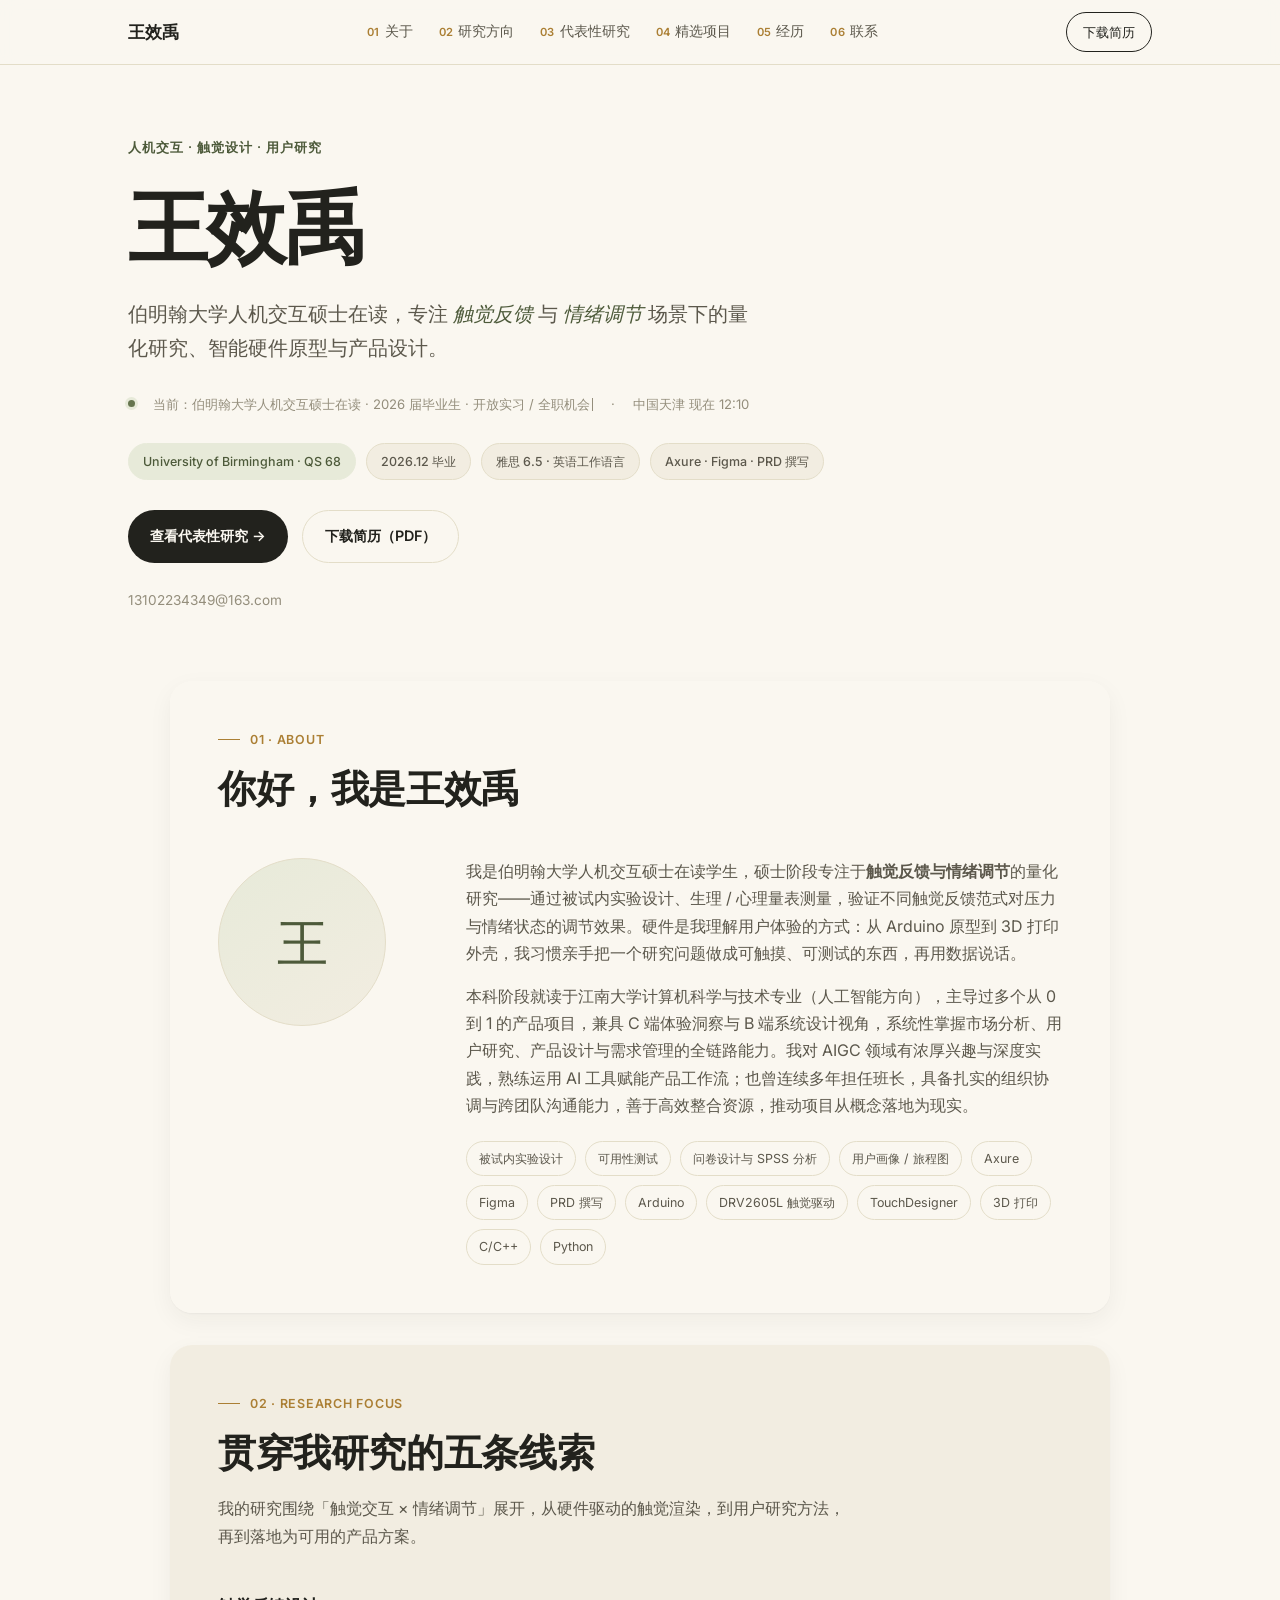
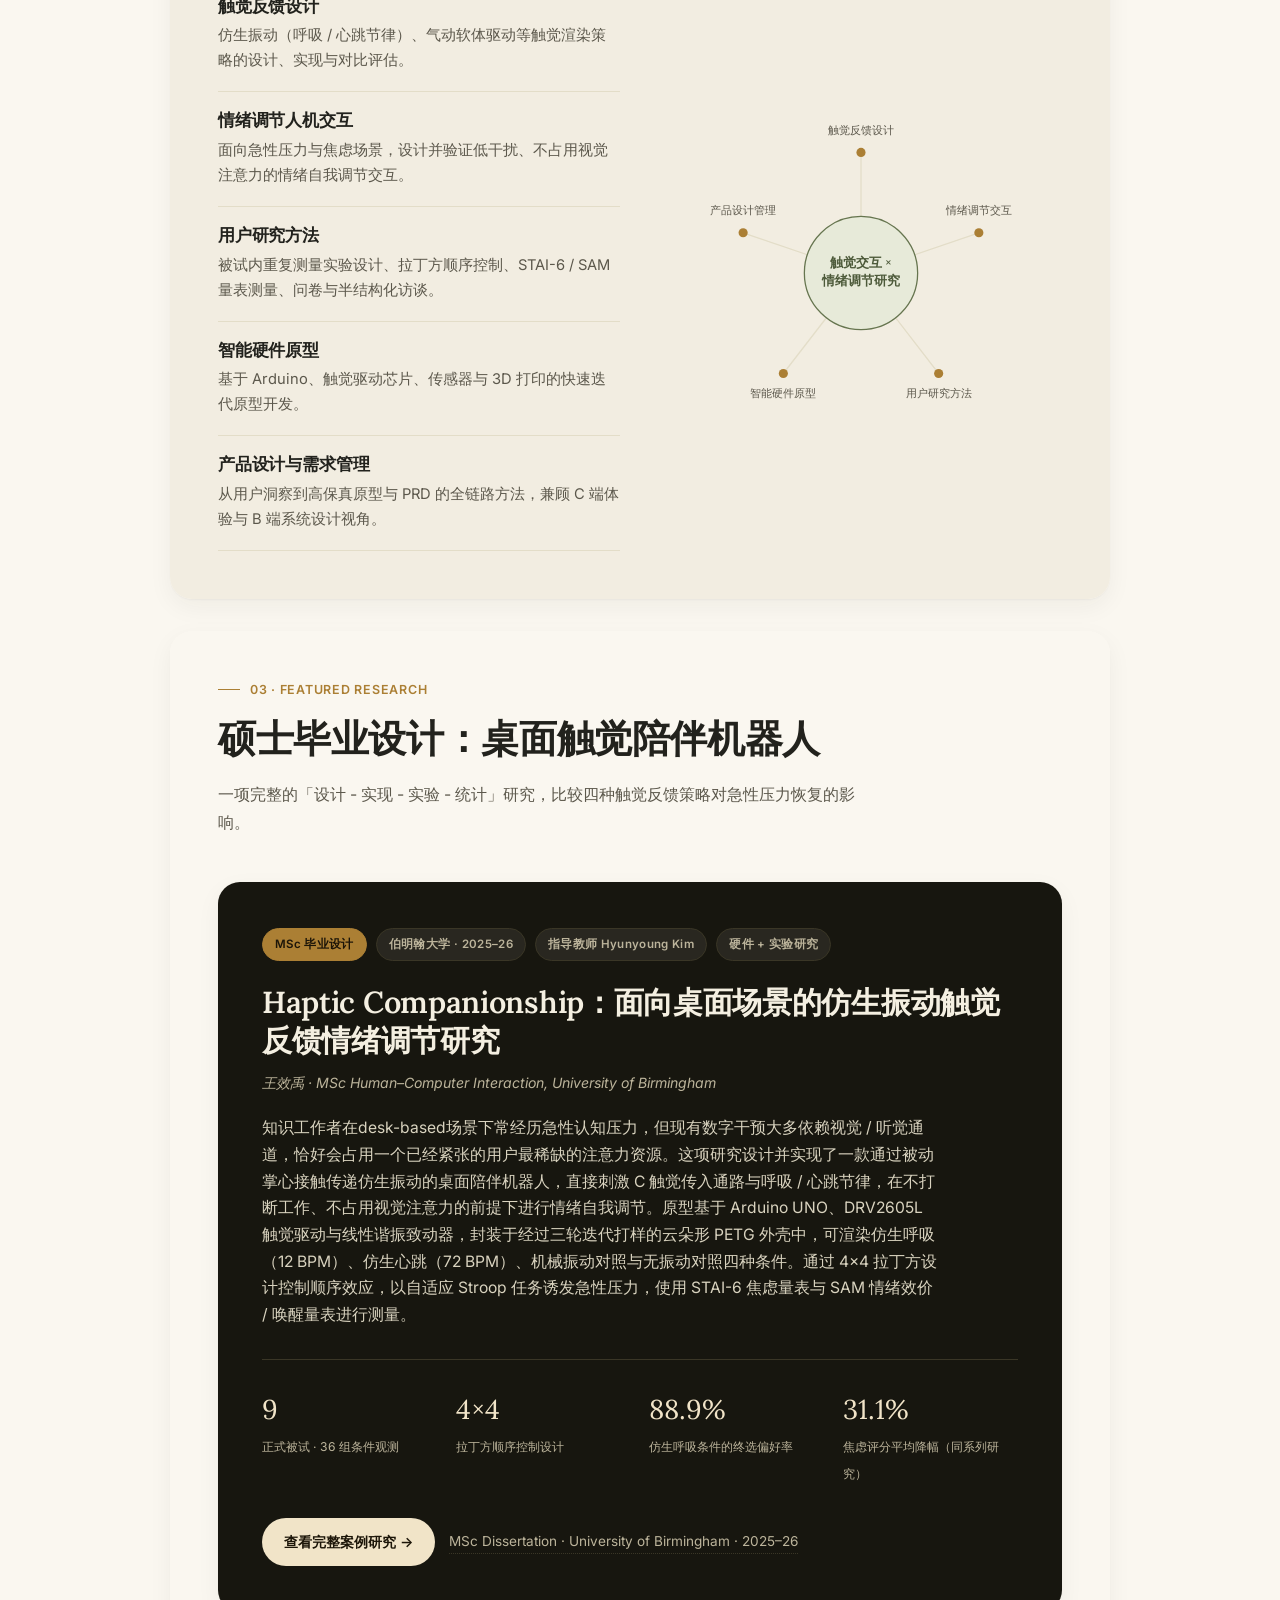
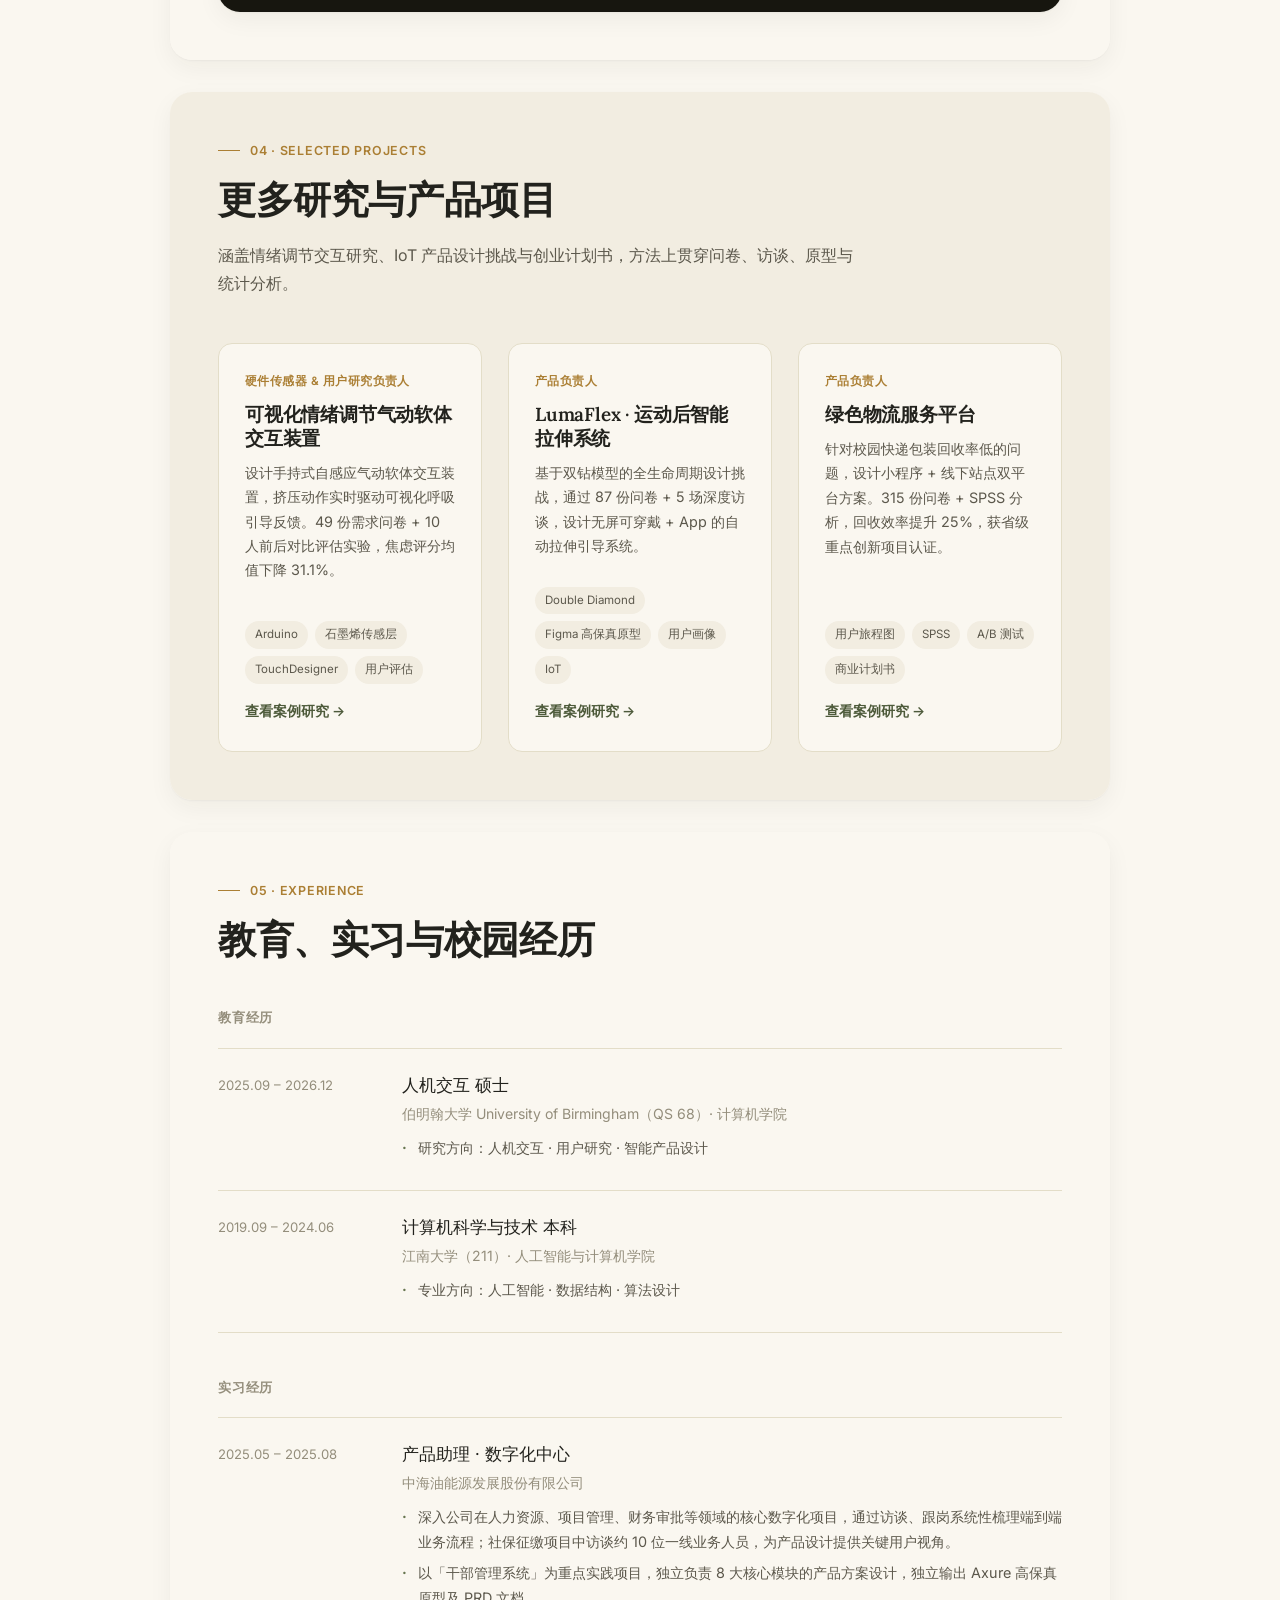
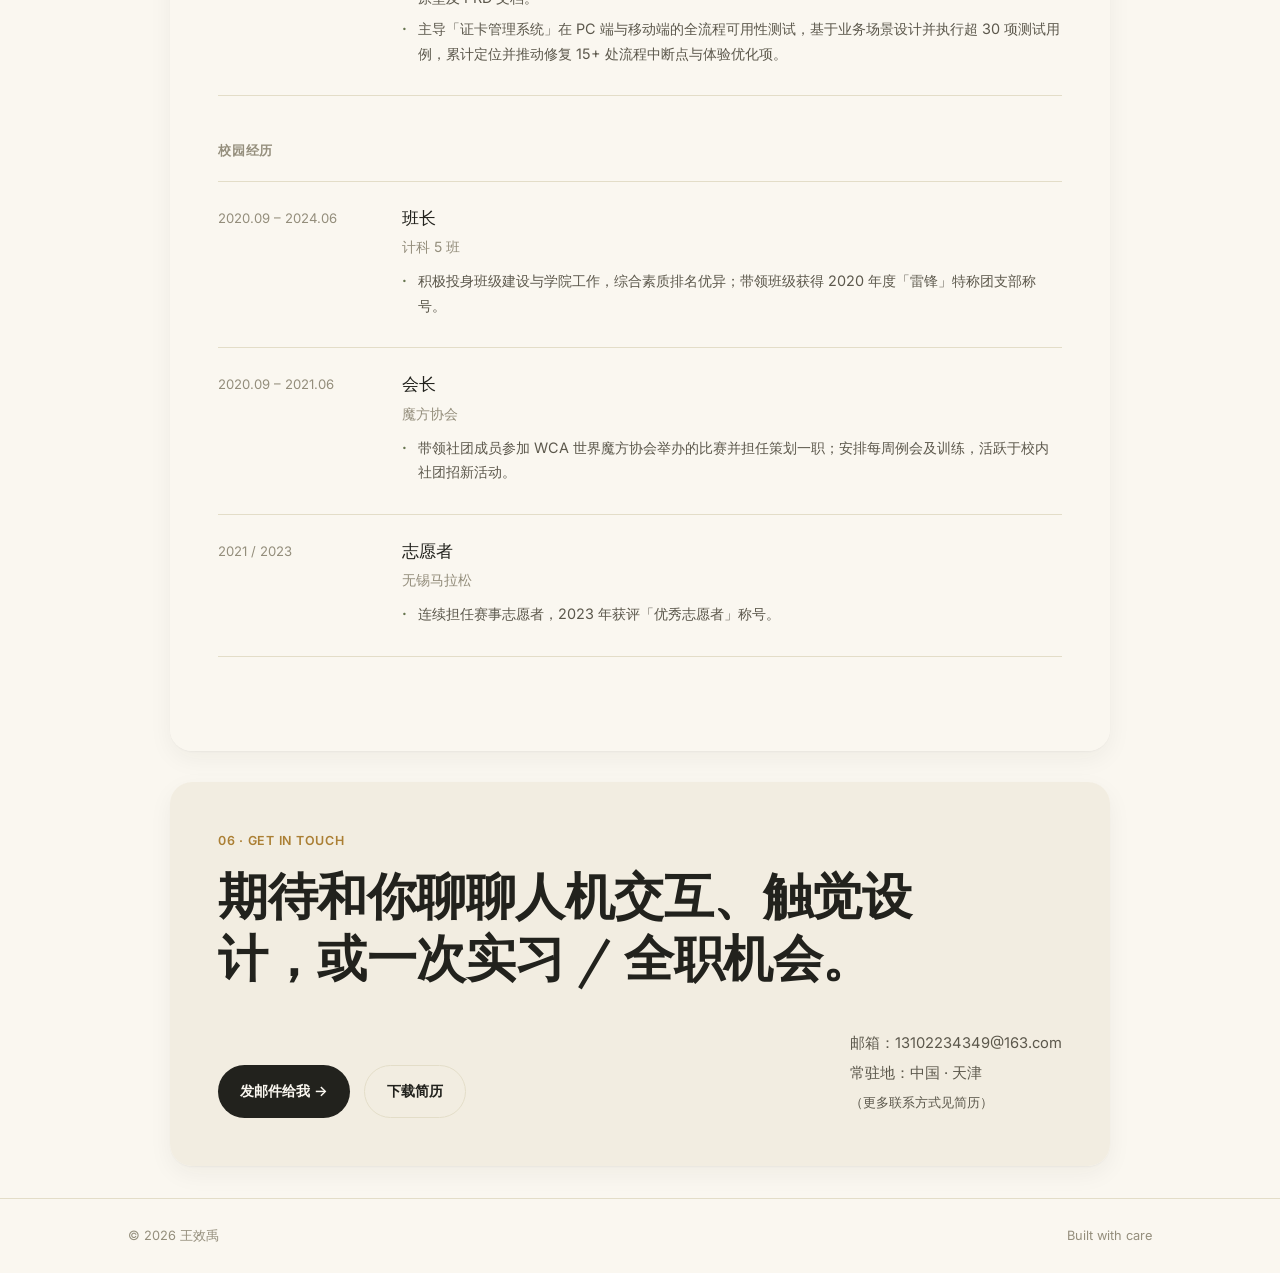
==== commit 7ccfbf2f: "Trim public contact info and tidy up README Drop the phone number from the page body (keep it only i" ====
--- a/index.html
+++ b/index.html
@@ -55,8 +55,6 @@
 
     <p class="contact-line">
       <a href="mailto:13102234349@163.com">13102234349@163.com</a>
-      <span class="sep">·</span>
-      <a href="tel:+8613102234349">+86 13102234349（微信同号）</a>
     </p>
   </div>
 </header>
@@ -316,8 +314,8 @@
         </div>
         <div class="contact-details">
           邮箱：<a href="mailto:13102234349@163.com">13102234349@163.com</a><br>
-          电话 / 微信：<a href="tel:+8613102234349">+86 13102234349</a><br>
-          常驻地：中国 · 天津
+          常驻地：中国 · 天津<br>
+          <span style="font-size:.82rem;">（更多联系方式见简历）</span>
         </div>
       </div>
     </div>
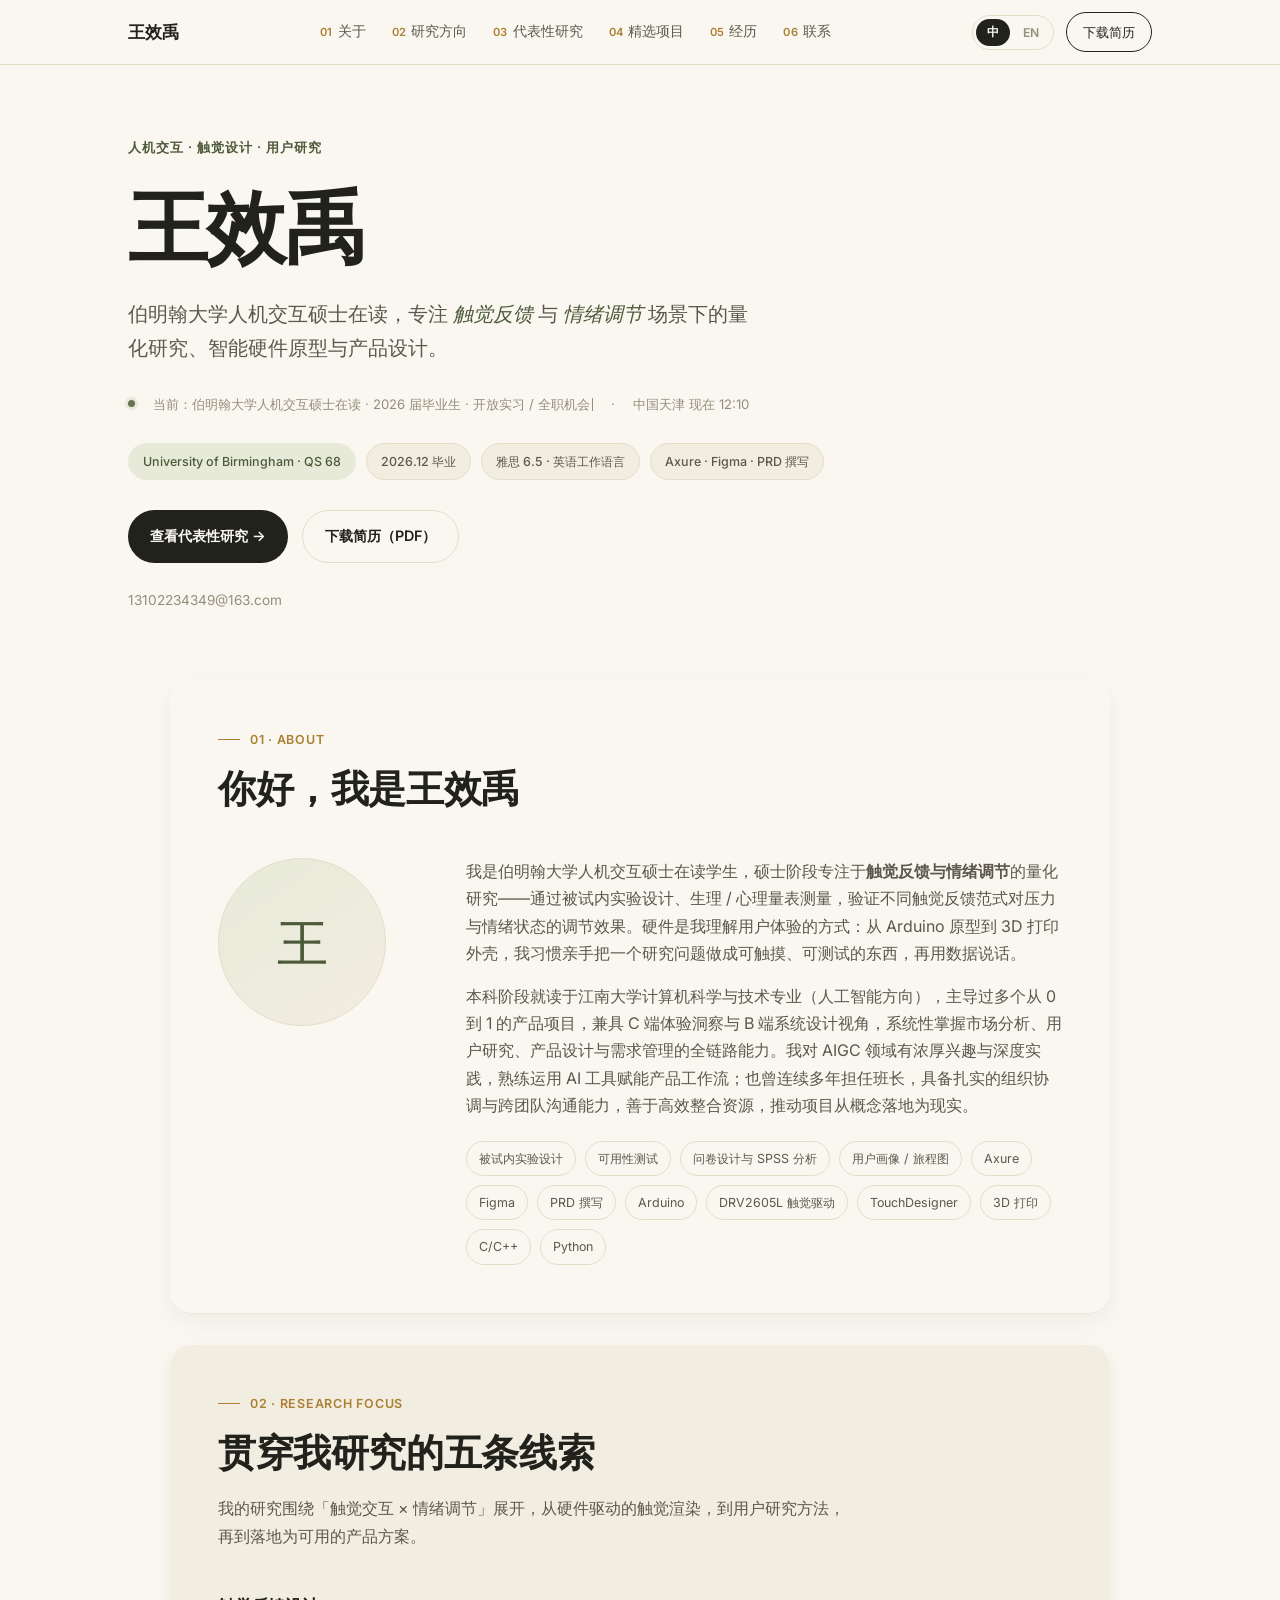
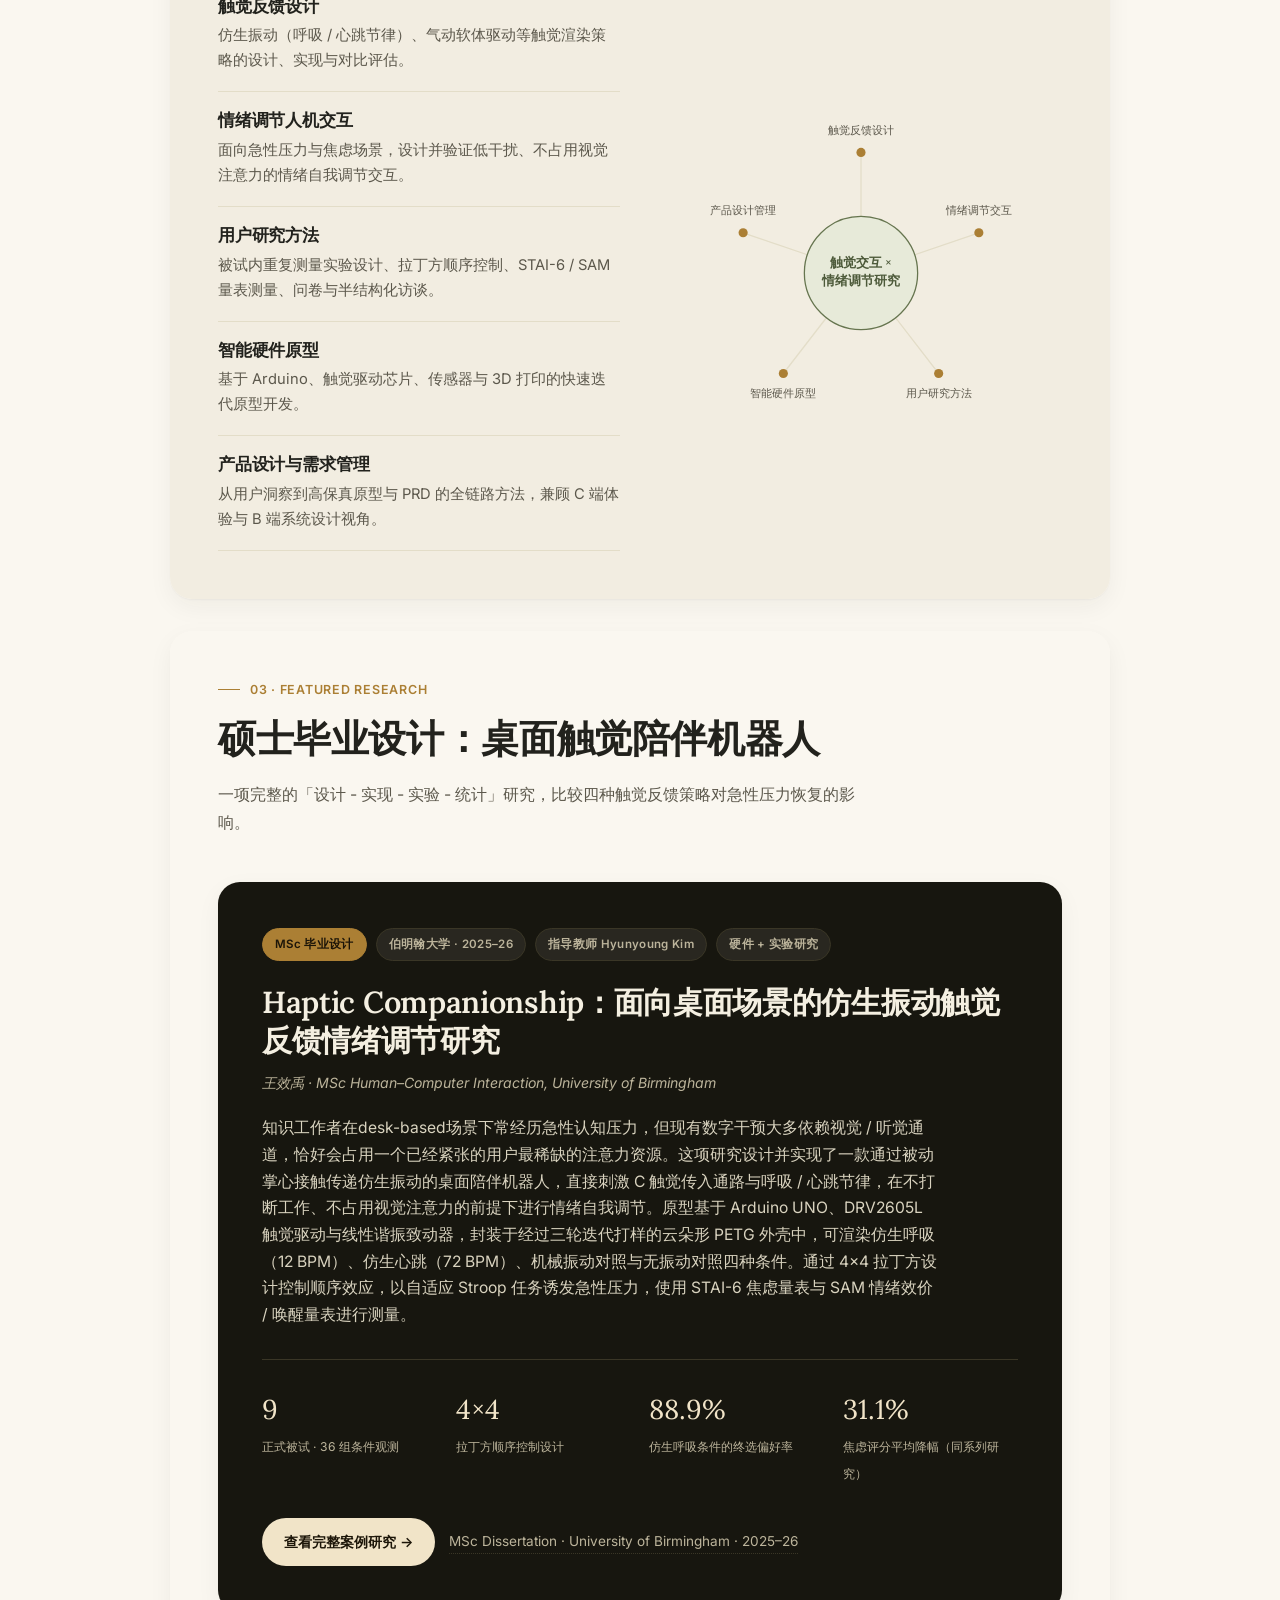
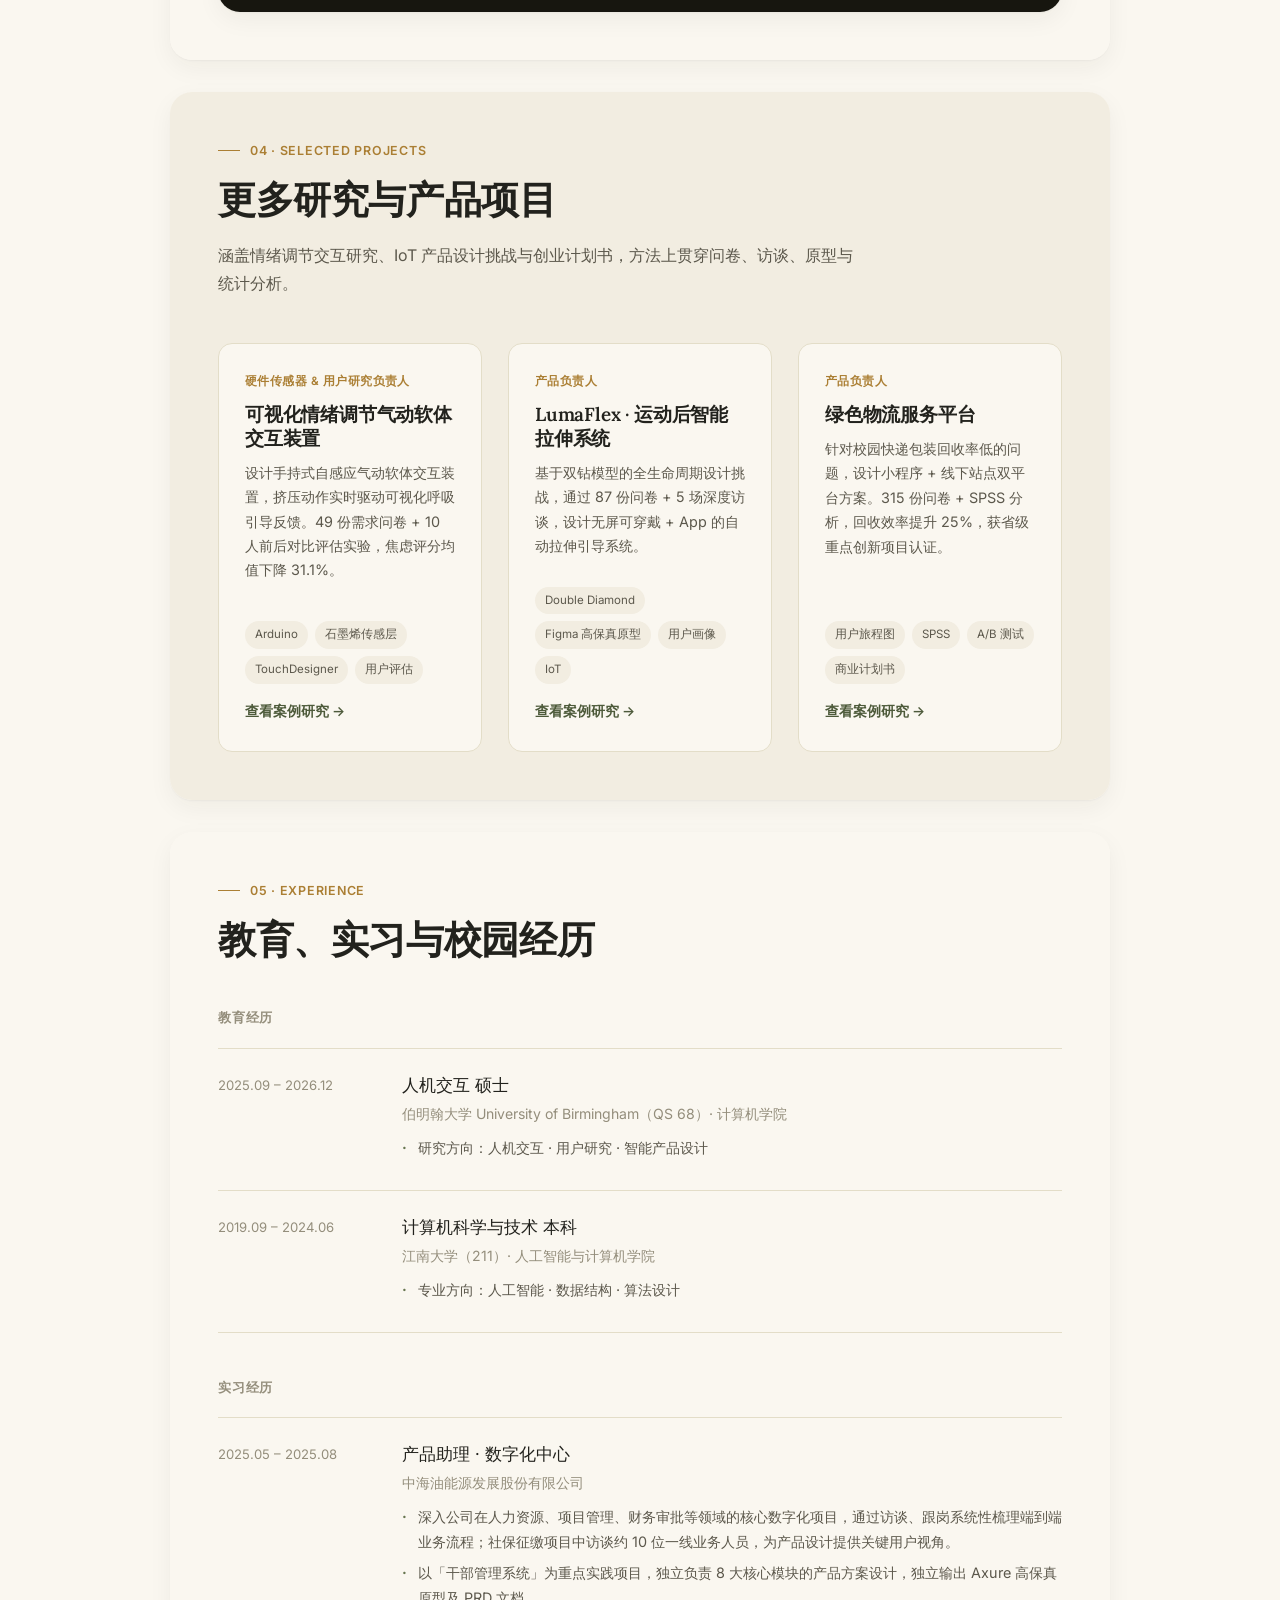
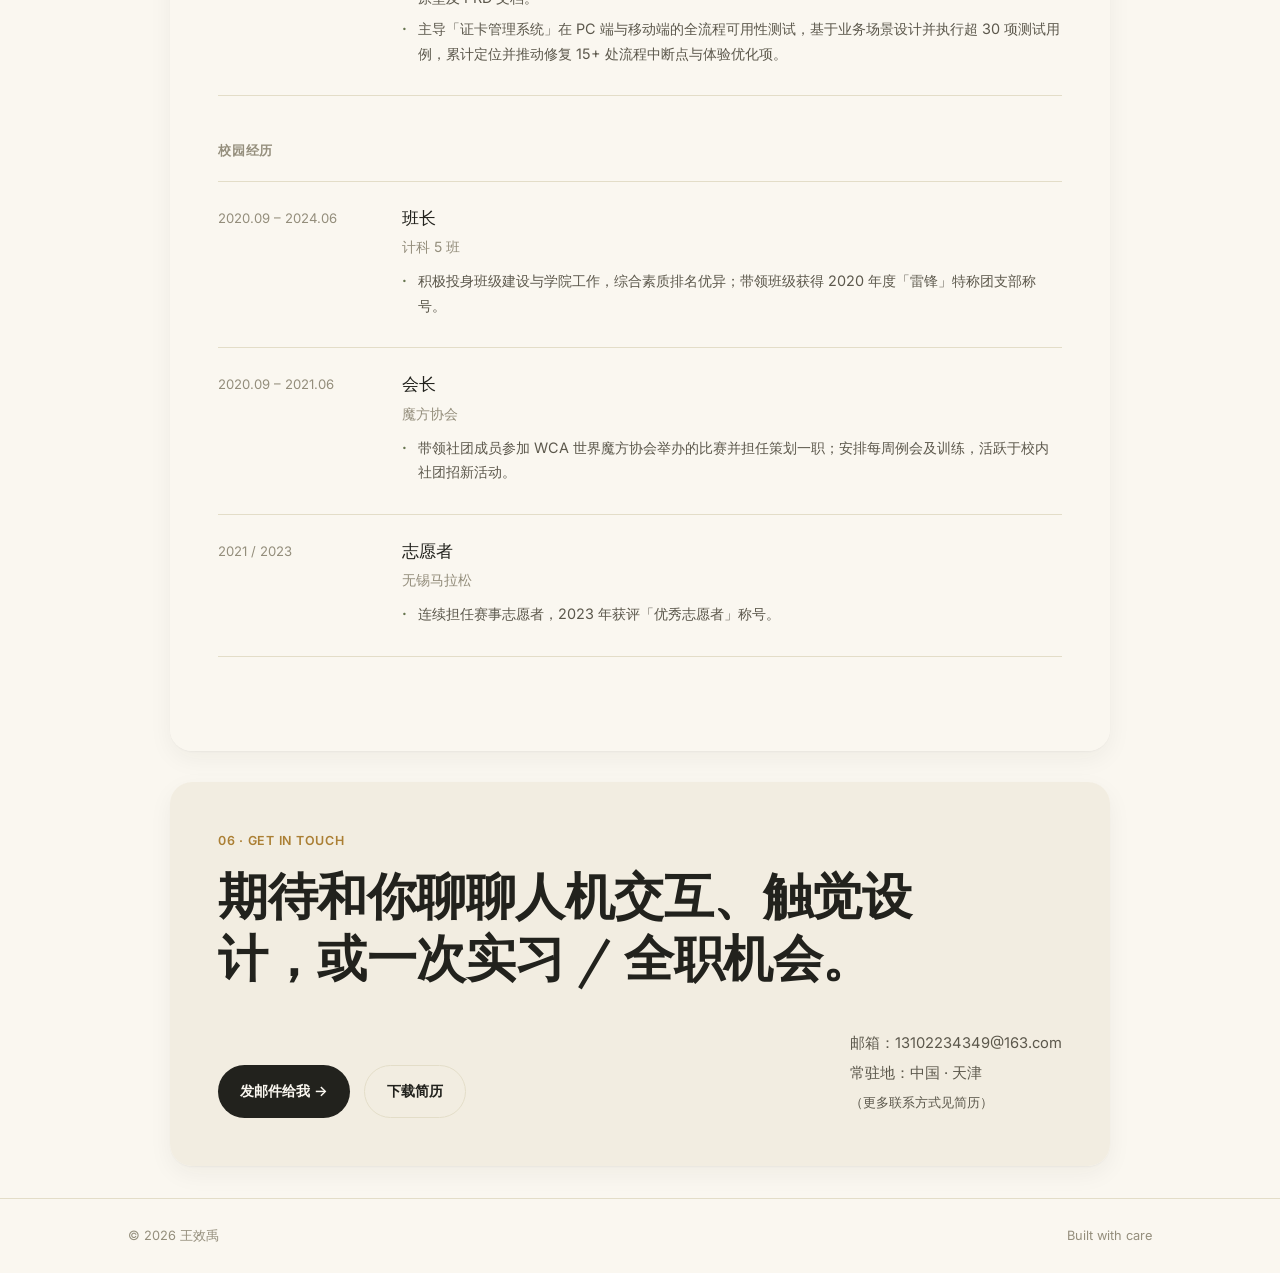
==== commit b099d4e4: "Add Chinese/English bilingual toggle Add a zh/en language switch in the top-right nav that swaps con" ====
--- a/index.html
+++ b/index.html
@@ -3,8 +3,8 @@
 <head>
 <meta charset="UTF-8">
 <meta name="viewport" content="width=device-width, initial-scale=1.0">
-<title>王效禹 — 人机交互 · 触觉设计 · 用户研究</title>
-<meta name="description" content="王效禹的个人主页：伯明翰大学人机交互硕士在读，专注触觉反馈与情绪调节的量化研究、智能硬件原型与产品设计。">
+<title data-i18n="home.meta.title">王效禹 — 人机交互 · 触觉设计 · 用户研究</title>
+<meta name="description" data-i18n-attr="content:home.meta.description" content="王效禹的个人主页：伯明翰大学人机交互硕士在读，专注触觉反馈与情绪调节的量化研究、智能硬件原型与产品设计。">
 <link rel="preconnect" href="https://fonts.googleapis.com">
 <link rel="preconnect" href="https://fonts.gstatic.com" crossorigin>
 <link rel="stylesheet" href="https://fonts.googleapis.com/css2?family=Lora:ital,wght@0,400;0,500;0,600;1,400&family=Inter:wght@400;500;600;700&display=swap">
@@ -15,42 +15,48 @@
 
 <nav class="site-nav">
   <div class="wrap">
-    <a href="#top" class="nav-name">王效禹</a>
+    <a href="#top" class="nav-name" data-i18n="common.name">王效禹</a>
     <div class="nav-links">
-      <a href="#about"><span class="num">01</span>关于</a>
-      <a href="#focus"><span class="num">02</span>研究方向</a>
-      <a href="#spotlight"><span class="num">03</span>代表性研究</a>
-      <a href="#projects"><span class="num">04</span>精选项目</a>
-      <a href="#experience"><span class="num">05</span>经历</a>
-      <a href="#contact"><span class="num">06</span>联系</a>
-    </div>
-    <a class="nav-cta" href="assets/resume.pdf">下载简历</a>
+      <a href="#about"><span class="num">01</span><span data-i18n="nav.about">关于</span></a>
+      <a href="#focus"><span class="num">02</span><span data-i18n="nav.focus">研究方向</span></a>
+      <a href="#spotlight"><span class="num">03</span><span data-i18n="nav.spotlight">代表性研究</span></a>
+      <a href="#projects"><span class="num">04</span><span data-i18n="nav.projects">精选项目</span></a>
+      <a href="#experience"><span class="num">05</span><span data-i18n="nav.experience">经历</span></a>
+      <a href="#contact"><span class="num">06</span><span data-i18n="nav.contact">联系</span></a>
+    </div>
+    <div class="nav-actions">
+      <div class="lang-switch" role="group" aria-label="Language">
+        <button type="button" data-lang-btn="zh" class="is-active">中</button>
+        <button type="button" data-lang-btn="en">EN</button>
+      </div>
+      <a class="nav-cta" href="assets/resume.pdf" data-i18n="common.downloadResume">下载简历</a>
+    </div>
   </div>
 </nav>
 
 <header id="top" class="hero">
   <div class="wrap">
-    <span class="eyebrow">人机交互 · 触觉设计 · 用户研究</span>
-    <h1>王效禹</h1>
-    <p class="tagline">伯明翰大学人机交互硕士在读，专注 <em>触觉反馈</em> 与 <em>情绪调节</em> 场景下的量化研究、智能硬件原型与产品设计。</p>
+    <span class="eyebrow" data-i18n="home.hero.eyebrow">人机交互 · 触觉设计 · 用户研究</span>
+    <h1 data-i18n="common.name">王效禹</h1>
+    <p class="tagline" data-i18n="home.hero.tagline">伯明翰大学人机交互硕士在读，专注 <em>触觉反馈</em> 与 <em>情绪调节</em> 场景下的量化研究、智能硬件原型与产品设计。</p>
 
     <div class="status-bar">
       <span class="dot"></span>
-      <span class="typewriter" data-typewriter="当前：伯明翰大学人机交互硕士在读 · 2026 届毕业生 · 开放实习 / 全职机会"></span>
+      <span class="typewriter" data-i18n-attr="data-typewriter:home.hero.status" data-typewriter="当前：伯明翰大学人机交互硕士在读 · 2026 届毕业生 · 开放实习 / 全职机会"></span>
       <span>·</span>
-      <span>中国天津 现在 <span data-cn-clock>--:--</span></span>
+      <span><span data-i18n="home.hero.locationNow">中国天津 现在</span> <span data-cn-clock>--:--</span></span>
     </div>
 
     <div class="badge-row">
       <span class="badge accent">University of Birmingham · QS 68</span>
-      <span class="badge">2026.12 毕业</span>
-      <span class="badge">雅思 6.5 · 英语工作语言</span>
-      <span class="badge">Axure · Figma · PRD 撰写</span>
+      <span class="badge" data-i18n="home.hero.badgeGrad">2026.12 毕业</span>
+      <span class="badge" data-i18n="home.hero.badgeIelts">雅思 6.5 · 英语工作语言</span>
+      <span class="badge" data-i18n="home.hero.badgeTools">Axure · Figma · PRD 撰写</span>
     </div>
 
     <div class="btn-row">
-      <a class="btn btn-primary" href="#spotlight">查看代表性研究 →</a>
-      <a class="btn btn-secondary" href="assets/resume.pdf">下载简历（PDF）</a>
+      <a class="btn btn-primary" href="#spotlight" data-i18n="home.hero.ctaSpotlight">查看代表性研究 →</a>
+      <a class="btn btn-secondary" href="assets/resume.pdf" data-i18n="home.hero.ctaResume">下载简历（PDF）</a>
     </div>
 
     <p class="contact-line">
@@ -64,27 +70,27 @@
   <div class="wrap">
     <div class="section-head reveal">
       <span class="eyebrow">01 · About</span>
-      <h2>你好，我是王效禹</h2>
+      <h2 data-i18n="home.about.title">你好，我是王效禹</h2>
     </div>
     <div class="about-grid reveal">
       <!-- 如果之后有头像照片，把下面这个 monogram div 换成
            <div class="avatar"><img src="assets/profile.jpg" alt="王效禹"></div> 即可 -->
-      <div class="avatar"><span>王</span></div>
+      <div class="avatar"><span data-i18n="home.about.avatarInitial">王</span></div>
       <div>
-        <p>我是伯明翰大学人机交互硕士在读学生，硕士阶段专注于<strong>触觉反馈与情绪调节</strong>的量化研究——通过被试内实验设计、生理 / 心理量表测量，验证不同触觉反馈范式对压力与情绪状态的调节效果。硬件是我理解用户体验的方式：从 Arduino 原型到 3D 打印外壳，我习惯亲手把一个研究问题做成可触摸、可测试的东西，再用数据说话。</p>
-        <p>本科阶段就读于江南大学计算机科学与技术专业（人工智能方向），主导过多个从 0 到 1 的产品项目，兼具 C 端体验洞察与 B 端系统设计视角，系统性掌握市场分析、用户研究、产品设计与需求管理的全链路能力。我对 AIGC 领域有浓厚兴趣与深度实践，熟练运用 AI 工具赋能产品工作流；也曾连续多年担任班长，具备扎实的组织协调与跨团队沟通能力，善于高效整合资源，推动项目从概念落地为现实。</p>
+        <p data-i18n="home.about.p1">我是伯明翰大学人机交互硕士在读学生，硕士阶段专注于<strong>触觉反馈与情绪调节</strong>的量化研究——通过被试内实验设计、生理 / 心理量表测量，验证不同触觉反馈范式对压力与情绪状态的调节效果。硬件是我理解用户体验的方式：从 Arduino 原型到 3D 打印外壳，我习惯亲手把一个研究问题做成可触摸、可测试的东西，再用数据说话。</p>
+        <p data-i18n="home.about.p2">本科阶段就读于江南大学计算机科学与技术专业（人工智能方向），主导过多个从 0 到 1 的产品项目，兼具 C 端体验洞察与 B 端系统设计视角，系统性掌握市场分析、用户研究、产品设计与需求管理的全链路能力。我对 AIGC 领域有浓厚兴趣与深度实践，熟练运用 AI 工具赋能产品工作流；也曾连续多年担任班长，具备扎实的组织协调与跨团队沟通能力，善于高效整合资源，推动项目从概念落地为现实。</p>
         <div class="skill-tags">
-          <span>被试内实验设计</span>
-          <span>可用性测试</span>
-          <span>问卷设计与 SPSS 分析</span>
-          <span>用户画像 / 旅程图</span>
+          <span data-i18n="home.about.skill1">被试内实验设计</span>
+          <span data-i18n="home.about.skill2">可用性测试</span>
+          <span data-i18n="home.about.skill3">问卷设计与 SPSS 分析</span>
+          <span data-i18n="home.about.skill4">用户画像 / 旅程图</span>
           <span>Axure</span>
           <span>Figma</span>
-          <span>PRD 撰写</span>
+          <span data-i18n="home.about.skill5">PRD 撰写</span>
           <span>Arduino</span>
-          <span>DRV2605L 触觉驱动</span>
+          <span data-i18n="home.about.skill6">DRV2605L 触觉驱动</span>
           <span>TouchDesigner</span>
-          <span>3D 打印</span>
+          <span data-i18n="home.about.skill7">3D 打印</span>
           <span>C/C++</span>
           <span>Python</span>
         </div>
@@ -98,30 +104,30 @@
   <div class="wrap">
     <div class="section-head reveal">
       <span class="eyebrow">02 · Research Focus</span>
-      <h2>贯穿我研究的五条线索</h2>
-      <p>我的研究围绕「触觉交互 × 情绪调节」展开，从硬件驱动的触觉渲染，到用户研究方法，再到落地为可用的产品方案。</p>
+      <h2 data-i18n="home.focus.title">贯穿我研究的五条线索</h2>
+      <p data-i18n="home.focus.intro">我的研究围绕「触觉交互 × 情绪调节」展开，从硬件驱动的触觉渲染，到用户研究方法，再到落地为可用的产品方案。</p>
     </div>
     <div class="hub-wrap reveal">
       <div class="hub-list">
         <div class="hub-item">
-          <h3>触觉反馈设计</h3>
-          <p>仿生振动（呼吸 / 心跳节律）、气动软体驱动等触觉渲染策略的设计、实现与对比评估。</p>
-        </div>
-        <div class="hub-item">
-          <h3>情绪调节人机交互</h3>
-          <p>面向急性压力与焦虑场景，设计并验证低干扰、不占用视觉注意力的情绪自我调节交互。</p>
-        </div>
-        <div class="hub-item">
-          <h3>用户研究方法</h3>
-          <p>被试内重复测量实验设计、拉丁方顺序控制、STAI-6 / SAM 量表测量、问卷与半结构化访谈。</p>
-        </div>
-        <div class="hub-item">
-          <h3>智能硬件原型</h3>
-          <p>基于 Arduino、触觉驱动芯片、传感器与 3D 打印的快速迭代原型开发。</p>
-        </div>
-        <div class="hub-item">
-          <h3>产品设计与需求管理</h3>
-          <p>从用户洞察到高保真原型与 PRD 的全链路方法，兼顾 C 端体验与 B 端系统设计视角。</p>
+          <h3 data-i18n="home.focus.item1.title">触觉反馈设计</h3>
+          <p data-i18n="home.focus.item1.desc">仿生振动（呼吸 / 心跳节律）、气动软体驱动等触觉渲染策略的设计、实现与对比评估。</p>
+        </div>
+        <div class="hub-item">
+          <h3 data-i18n="home.focus.item2.title">情绪调节人机交互</h3>
+          <p data-i18n="home.focus.item2.desc">面向急性压力与焦虑场景，设计并验证低干扰、不占用视觉注意力的情绪自我调节交互。</p>
+        </div>
+        <div class="hub-item">
+          <h3 data-i18n="home.focus.item3.title">用户研究方法</h3>
+          <p data-i18n="home.focus.item3.desc">被试内重复测量实验设计、拉丁方顺序控制、STAI-6 / SAM 量表测量、问卷与半结构化访谈。</p>
+        </div>
+        <div class="hub-item">
+          <h3 data-i18n="home.focus.item4.title">智能硬件原型</h3>
+          <p data-i18n="home.focus.item4.desc">基于 Arduino、触觉驱动芯片、传感器与 3D 打印的快速迭代原型开发。</p>
+        </div>
+        <div class="hub-item">
+          <h3 data-i18n="home.focus.item5.title">产品设计与需求管理</h3>
+          <p data-i18n="home.focus.item5.desc">从用户洞察到高保真原型与 PRD 的全链路方法，兼顾 C 端体验与 B 端系统设计视角。</p>
         </div>
       </div>
       <div class="hub-diagram">
@@ -134,24 +140,24 @@
             <line x1="220" y1="220" x2="91" y2="176"></line>
           </g>
           <circle cx="220" cy="220" r="62" fill="var(--sage-light)" stroke="var(--sage)" stroke-width="1.4"></circle>
-          <text x="220" y="213" text-anchor="middle" font-family="Lora, serif" font-size="14" fill="var(--sage-deep)" font-weight="600">触觉交互 ×</text>
-          <text x="220" y="233" text-anchor="middle" font-family="Lora, serif" font-size="14" fill="var(--sage-deep)" font-weight="600">情绪调节研究</text>
+          <text x="220" y="213" text-anchor="middle" font-family="Lora, serif" font-size="14" fill="var(--sage-deep)" font-weight="600" data-i18n="home.focus.hubCenter1">触觉交互 ×</text>
+          <text x="220" y="233" text-anchor="middle" font-family="Lora, serif" font-size="14" fill="var(--sage-deep)" font-weight="600" data-i18n="home.focus.hubCenter2">情绪调节研究</text>
 
           <g font-family="Inter, sans-serif" font-size="12.5" fill="var(--ink-soft)">
             <circle cx="220" cy="88" r="5" fill="var(--gold)"></circle>
-            <text x="220" y="68" text-anchor="middle">触觉反馈设计</text>
+            <text x="220" y="68" text-anchor="middle" data-i18n="home.focus.item1.title">触觉反馈设计</text>
 
             <circle cx="349" cy="176" r="5" fill="var(--gold)"></circle>
-            <text x="349" y="155" text-anchor="middle">情绪调节交互</text>
+            <text x="349" y="155" text-anchor="middle" data-i18n="home.focus.hubNode2">情绪调节交互</text>
 
             <circle cx="305" cy="330" r="5" fill="var(--gold)"></circle>
-            <text x="305" y="356" text-anchor="middle">用户研究方法</text>
+            <text x="305" y="356" text-anchor="middle" data-i18n="home.focus.item3.title">用户研究方法</text>
 
             <circle cx="135" cy="330" r="5" fill="var(--gold)"></circle>
-            <text x="135" y="356" text-anchor="middle">智能硬件原型</text>
+            <text x="135" y="356" text-anchor="middle" data-i18n="home.focus.item4.title">智能硬件原型</text>
 
             <circle cx="91" cy="176" r="5" fill="var(--gold)"></circle>
-            <text x="91" y="155" text-anchor="middle">产品设计管理</text>
+            <text x="91" y="155" text-anchor="middle" data-i18n="home.focus.hubNode5">产品设计管理</text>
           </g>
         </svg>
       </div>
@@ -164,29 +170,29 @@
   <div class="wrap">
     <div class="section-head reveal">
       <span class="eyebrow">03 · Featured Research</span>
-      <h2>硕士毕业设计：桌面触觉陪伴机器人</h2>
-      <p>一项完整的「设计 - 实现 - 实验 - 统计」研究，比较四种触觉反馈策略对急性压力恢复的影响。</p>
+      <h2 data-i18n="home.spotlight.title">硕士毕业设计：桌面触觉陪伴机器人</h2>
+      <p data-i18n="home.spotlight.intro">一项完整的「设计 - 实现 - 实验 - 统计」研究，比较四种触觉反馈策略对急性压力恢复的影响。</p>
     </div>
     <div class="spotlight-card reveal">
       <div class="spotlight-tags">
-        <span class="hl">MSc 毕业设计</span>
-        <span>伯明翰大学 · 2025–26</span>
-        <span>指导教师 Hyunyoung Kim</span>
-        <span>硬件 + 实验研究</span>
-      </div>
-      <h3>Haptic Companionship：面向桌面场景的仿生振动触觉反馈情绪调节研究</h3>
-      <p class="byline">王效禹 · MSc Human–Computer Interaction, University of Birmingham</p>
-      <p class="desc">知识工作者在desk-based场景下常经历急性认知压力，但现有数字干预大多依赖视觉 / 听觉通道，恰好会占用一个已经紧张的用户最稀缺的注意力资源。这项研究设计并实现了一款通过被动掌心接触传递仿生振动的桌面陪伴机器人，直接刺激 C 触觉传入通路与呼吸 / 心跳节律，在不打断工作、不占用视觉注意力的前提下进行情绪自我调节。原型基于 Arduino UNO、DRV2605L 触觉驱动与线性谐振致动器，封装于经过三轮迭代打样的云朵形 PETG 外壳中，可渲染仿生呼吸（12 BPM）、仿生心跳（72 BPM）、机械振动对照与无振动对照四种条件。通过 4×4 拉丁方设计控制顺序效应，以自适应 Stroop 任务诱发急性压力，使用 STAI-6 焦虑量表与 SAM 情绪效价 / 唤醒量表进行测量。</p>
+        <span class="hl" data-i18n="home.spotlight.tag1">MSc 毕业设计</span>
+        <span data-i18n="home.spotlight.tag2">伯明翰大学 · 2025–26</span>
+        <span data-i18n="home.spotlight.tag3">指导教师 Hyunyoung Kim</span>
+        <span data-i18n="home.spotlight.tag4">硬件 + 实验研究</span>
+      </div>
+      <h3 data-i18n="home.spotlight.cardTitle">Haptic Companionship：面向桌面场景的仿生振动触觉反馈情绪调节研究</h3>
+      <p class="byline" data-i18n="home.spotlight.byline">王效禹 · MSc Human–Computer Interaction, University of Birmingham</p>
+      <p class="desc" data-i18n="home.spotlight.desc">知识工作者在desk-based场景下常经历急性认知压力，但现有数字干预大多依赖视觉 / 听觉通道，恰好会占用一个已经紧张的用户最稀缺的注意力资源。这项研究设计并实现了一款通过被动掌心接触传递仿生振动的桌面陪伴机器人，直接刺激 C 触觉传入通路与呼吸 / 心跳节律，在不打断工作、不占用视觉注意力的前提下进行情绪自我调节。原型基于 Arduino UNO、DRV2605L 触觉驱动与线性谐振致动器，封装于经过三轮迭代打样的云朵形 PETG 外壳中，可渲染仿生呼吸（12 BPM）、仿生心跳（72 BPM）、机械振动对照与无振动对照四种条件。通过 4×4 拉丁方设计控制顺序效应，以自适应 Stroop 任务诱发急性压力，使用 STAI-6 焦虑量表与 SAM 情绪效价 / 唤醒量表进行测量。</p>
 
       <div class="spotlight-stats">
-        <div><span class="stat-num">9</span><span class="stat-label">正式被试 · 36 组条件观测</span></div>
-        <div><span class="stat-num">4×4</span><span class="stat-label">拉丁方顺序控制设计</span></div>
-        <div><span class="stat-num">88.9%</span><span class="stat-label">仿生呼吸条件的终选偏好率</span></div>
-        <div><span class="stat-num">31.1%</span><span class="stat-label">焦虑评分平均降幅（同系列研究）</span></div>
+        <div><span class="stat-num">9</span><span class="stat-label" data-i18n="home.spotlight.stat1">正式被试 · 36 组条件观测</span></div>
+        <div><span class="stat-num">4×4</span><span class="stat-label" data-i18n="home.spotlight.stat2">拉丁方顺序控制设计</span></div>
+        <div><span class="stat-num">88.9%</span><span class="stat-label" data-i18n="home.spotlight.stat3">仿生呼吸条件的终选偏好率</span></div>
+        <div><span class="stat-num">31.1%</span><span class="stat-label" data-i18n="home.spotlight.stat4">焦虑评分平均降幅（同系列研究）</span></div>
       </div>
 
       <div class="spotlight-actions">
-        <a class="btn-dark" href="projects/haptic-companionship.html">查看完整案例研究 →</a>
+        <a class="btn-dark" href="projects/haptic-companionship.html" data-i18n="home.spotlight.ctaCase">查看完整案例研究 →</a>
         <span class="btn-ghost-dark">MSc Dissertation · University of Birmingham · 2025–26</span>
       </div>
     </div>
@@ -198,30 +204,30 @@
   <div class="wrap">
     <div class="section-head reveal">
       <span class="eyebrow">04 · Selected Projects</span>
-      <h2>更多研究与产品项目</h2>
-      <p>涵盖情绪调节交互研究、IoT 产品设计挑战与创业计划书，方法上贯穿问卷、访谈、原型与统计分析。</p>
+      <h2 data-i18n="home.projects.title">更多研究与产品项目</h2>
+      <p data-i18n="home.projects.intro">涵盖情绪调节交互研究、IoT 产品设计挑战与创业计划书，方法上贯穿问卷、访谈、原型与统计分析。</p>
     </div>
     <div class="project-grid">
       <a class="project-card reveal" href="projects/emotion-regulation.html">
-        <span class="kicker">硬件传感器 &amp; 用户研究负责人</span>
-        <h3>可视化情绪调节气动软体交互装置</h3>
-        <p>设计手持式自感应气动软体交互装置，挤压动作实时驱动可视化呼吸引导反馈。49 份需求问卷 + 10 人前后对比评估实验，焦虑评分均值下降 31.1%。</p>
-        <div class="tags"><span>Arduino</span><span>石墨烯传感层</span><span>TouchDesigner</span><span>用户评估</span></div>
-        <span class="go">查看案例研究 →</span>
+        <span class="kicker" data-i18n="home.projects.card1.kicker">硬件传感器 &amp; 用户研究负责人</span>
+        <h3 data-i18n="home.projects.card1.title">可视化情绪调节气动软体交互装置</h3>
+        <p data-i18n="home.projects.card1.desc">设计手持式自感应气动软体交互装置，挤压动作实时驱动可视化呼吸引导反馈。49 份需求问卷 + 10 人前后对比评估实验，焦虑评分均值下降 31.1%。</p>
+        <div class="tags"><span>Arduino</span><span data-i18n="home.projects.card1.tag2">石墨烯传感层</span><span>TouchDesigner</span><span data-i18n="home.projects.card1.tag4">用户评估</span></div>
+        <span class="go" data-i18n="home.projects.cta">查看案例研究 →</span>
       </a>
       <a class="project-card reveal" href="projects/lumaflex.html">
-        <span class="kicker">产品负责人</span>
-        <h3>LumaFlex · 运动后智能拉伸系统</h3>
-        <p>基于双钻模型的全生命周期设计挑战，通过 87 份问卷 + 5 场深度访谈，设计无屏可穿戴 + App 的自动拉伸引导系统。</p>
-        <div class="tags"><span>Double Diamond</span><span>Figma 高保真原型</span><span>用户画像</span><span>IoT</span></div>
-        <span class="go">查看案例研究 →</span>
+        <span class="kicker" data-i18n="home.projects.card2.kicker">产品负责人</span>
+        <h3>LumaFlex · <span data-i18n="home.projects.card2.titleSuffix">运动后智能拉伸系统</span></h3>
+        <p data-i18n="home.projects.card2.desc">基于双钻模型的全生命周期设计挑战，通过 87 份问卷 + 5 场深度访谈，设计无屏可穿戴 + App 的自动拉伸引导系统。</p>
+        <div class="tags"><span>Double Diamond</span><span data-i18n="home.projects.card2.tag2">Figma 高保真原型</span><span data-i18n="home.projects.card2.tag3">用户画像</span><span>IoT</span></div>
+        <span class="go" data-i18n="home.projects.cta">查看案例研究 →</span>
       </a>
       <a class="project-card reveal" href="projects/green-logistics.html">
-        <span class="kicker">产品负责人</span>
-        <h3>绿色物流服务平台</h3>
-        <p>针对校园快递包装回收率低的问题，设计小程序 + 线下站点双平台方案。315 份问卷 + SPSS 分析，回收效率提升 25%，获省级重点创新项目认证。</p>
-        <div class="tags"><span>用户旅程图</span><span>SPSS</span><span>A/B 测试</span><span>商业计划书</span></div>
-        <span class="go">查看案例研究 →</span>
+        <span class="kicker" data-i18n="home.projects.card2.kicker">产品负责人</span>
+        <h3 data-i18n="home.projects.card3.title">绿色物流服务平台</h3>
+        <p data-i18n="home.projects.card3.desc">针对校园快递包装回收率低的问题，设计小程序 + 线下站点双平台方案。315 份问卷 + SPSS 分析，回收效率提升 25%，获省级重点创新项目认证。</p>
+        <div class="tags"><span data-i18n="home.projects.card3.tag1">用户旅程图</span><span>SPSS</span><span data-i18n="home.projects.card3.tag3">A/B 测试</span><span data-i18n="home.projects.card3.tag4">商业计划书</span></div>
+        <span class="go" data-i18n="home.projects.cta">查看案例研究 →</span>
       </a>
     </div>
   </div>
@@ -232,69 +238,69 @@
   <div class="wrap">
     <div class="section-head reveal">
       <span class="eyebrow">05 · Experience</span>
-      <h2>教育、实习与校园经历</h2>
+      <h2 data-i18n="home.experience.title">教育、实习与校园经历</h2>
     </div>
 
     <div class="timeline-group reveal">
-      <h3>教育经历</h3>
+      <h3 data-i18n="home.experience.eduHeading">教育经历</h3>
       <div class="tl-item">
         <div class="tl-date">2025.09 – 2026.12</div>
         <div>
-          <div class="tl-role">人机交互 硕士</div>
-          <div class="tl-org">伯明翰大学 University of Birmingham（QS 68）· 计算机学院</div>
-          <ul><li>研究方向：人机交互 · 用户研究 · 智能产品设计</li></ul>
+          <div class="tl-role" data-i18n="home.experience.edu1.role">人机交互 硕士</div>
+          <div class="tl-org" data-i18n="home.experience.edu1.org">伯明翰大学 University of Birmingham（QS 68）· 计算机学院</div>
+          <ul><li data-i18n="home.experience.edu1.bullet1">研究方向：人机交互 · 用户研究 · 智能产品设计</li></ul>
         </div>
       </div>
       <div class="tl-item">
         <div class="tl-date">2019.09 – 2024.06</div>
         <div>
-          <div class="tl-role">计算机科学与技术 本科</div>
-          <div class="tl-org">江南大学（211）· 人工智能与计算机学院</div>
-          <ul><li>专业方向：人工智能 · 数据结构 · 算法设计</li></ul>
+          <div class="tl-role" data-i18n="home.experience.edu2.role">计算机科学与技术 本科</div>
+          <div class="tl-org" data-i18n="home.experience.edu2.org">江南大学（211）· 人工智能与计算机学院</div>
+          <ul><li data-i18n="home.experience.edu2.bullet1">专业方向：人工智能 · 数据结构 · 算法设计</li></ul>
         </div>
       </div>
     </div>
 
     <div class="timeline-group reveal">
-      <h3>实习经历</h3>
+      <h3 data-i18n="home.experience.internHeading">实习经历</h3>
       <div class="tl-item">
         <div class="tl-date">2025.05 – 2025.08</div>
         <div>
-          <div class="tl-role">产品助理 · 数字化中心</div>
-          <div class="tl-org">中海油能源发展股份有限公司</div>
+          <div class="tl-role" data-i18n="home.experience.intern1.role">产品助理 · 数字化中心</div>
+          <div class="tl-org" data-i18n="home.experience.intern1.org">中海油能源发展股份有限公司</div>
           <ul>
-            <li>深入公司在人力资源、项目管理、财务审批等领域的核心数字化项目，通过访谈、跟岗系统性梳理端到端业务流程；社保征缴项目中访谈约 10 位一线业务人员，为产品设计提供关键用户视角。</li>
-            <li>以「干部管理系统」为重点实践项目，独立负责 8 大核心模块的产品方案设计，独立输出 Axure 高保真原型及 PRD 文档。</li>
-            <li>主导「证卡管理系统」在 PC 端与移动端的全流程可用性测试，基于业务场景设计并执行超 30 项测试用例，累计定位并推动修复 15+ 处流程中断点与体验优化项。</li>
+            <li data-i18n="home.experience.intern1.bullet1">深入公司在人力资源、项目管理、财务审批等领域的核心数字化项目，通过访谈、跟岗系统性梳理端到端业务流程；社保征缴项目中访谈约 10 位一线业务人员，为产品设计提供关键用户视角。</li>
+            <li data-i18n="home.experience.intern1.bullet2">以「干部管理系统」为重点实践项目，独立负责 8 大核心模块的产品方案设计，独立输出 Axure 高保真原型及 PRD 文档。</li>
+            <li data-i18n="home.experience.intern1.bullet3">主导「证卡管理系统」在 PC 端与移动端的全流程可用性测试，基于业务场景设计并执行超 30 项测试用例，累计定位并推动修复 15+ 处流程中断点与体验优化项。</li>
           </ul>
         </div>
       </div>
     </div>
 
     <div class="timeline-group reveal">
-      <h3>校园经历</h3>
+      <h3 data-i18n="home.experience.campusHeading">校园经历</h3>
       <div class="tl-item">
         <div class="tl-date">2020.09 – 2024.06</div>
         <div>
-          <div class="tl-role">班长</div>
-          <div class="tl-org">计科 5 班</div>
-          <ul><li>积极投身班级建设与学院工作，综合素质排名优异；带领班级获得 2020 年度「雷锋」特称团支部称号。</li></ul>
+          <div class="tl-role" data-i18n="home.experience.campus1.role">班长</div>
+          <div class="tl-org" data-i18n="home.experience.campus1.org">计科 5 班</div>
+          <ul><li data-i18n="home.experience.campus1.bullet1">积极投身班级建设与学院工作，综合素质排名优异；带领班级获得 2020 年度「雷锋」特称团支部称号。</li></ul>
         </div>
       </div>
       <div class="tl-item">
         <div class="tl-date">2020.09 – 2021.06</div>
         <div>
-          <div class="tl-role">会长</div>
-          <div class="tl-org">魔方协会</div>
-          <ul><li>带领社团成员参加 WCA 世界魔方协会举办的比赛并担任策划一职；安排每周例会及训练，活跃于校内社团招新活动。</li></ul>
+          <div class="tl-role" data-i18n="home.experience.campus2.role">会长</div>
+          <div class="tl-org" data-i18n="home.experience.campus2.org">魔方协会</div>
+          <ul><li data-i18n="home.experience.campus2.bullet1">带领社团成员参加 WCA 世界魔方协会举办的比赛并担任策划一职；安排每周例会及训练，活跃于校内社团招新活动。</li></ul>
         </div>
       </div>
       <div class="tl-item">
         <div class="tl-date">2021 / 2023</div>
         <div>
-          <div class="tl-role">志愿者</div>
-          <div class="tl-org">无锡马拉松</div>
-          <ul><li>连续担任赛事志愿者，2023 年获评「优秀志愿者」称号。</li></ul>
+          <div class="tl-role" data-i18n="home.experience.campus3.role">志愿者</div>
+          <div class="tl-org" data-i18n="home.experience.campus3.org">无锡马拉松</div>
+          <ul><li data-i18n="home.experience.campus3.bullet1">连续担任赛事志愿者，2023 年获评「优秀志愿者」称号。</li></ul>
         </div>
       </div>
     </div>
@@ -306,16 +312,16 @@
   <div class="wrap">
     <div class="reveal">
       <span class="eyebrow section-head-inline" style="display:block;font-size:.78rem;color:var(--gold);font-weight:600;letter-spacing:.06em;text-transform:uppercase;margin-bottom:14px;">06 · Get in Touch</span>
-      <h2>期待和你聊聊人机交互、触觉设计，或一次实习 / 全职机会。</h2>
+      <h2 data-i18n="home.contact.title">期待和你聊聊人机交互、触觉设计，或一次实习 / 全职机会。</h2>
       <div class="contact-grid">
         <div class="btn-row" style="margin-bottom:0;">
-          <a class="btn btn-primary" href="mailto:13102234349@163.com">发邮件给我 →</a>
-          <a class="btn btn-secondary" href="assets/resume.pdf">下载简历</a>
+          <a class="btn btn-primary" href="mailto:13102234349@163.com" data-i18n="home.contact.ctaEmail">发邮件给我 →</a>
+          <a class="btn btn-secondary" href="assets/resume.pdf" data-i18n="common.downloadResume">下载简历</a>
         </div>
         <div class="contact-details">
-          邮箱：<a href="mailto:13102234349@163.com">13102234349@163.com</a><br>
-          常驻地：中国 · 天津<br>
-          <span style="font-size:.82rem;">（更多联系方式见简历）</span>
+          <span data-i18n="home.contact.emailLabel">邮箱：</span><a href="mailto:13102234349@163.com">13102234349@163.com</a><br>
+          <span data-i18n="home.contact.location">常驻地：中国 · 天津</span><br>
+          <span style="font-size:.82rem;" data-i18n="home.contact.moreInfo">（更多联系方式见简历）</span>
         </div>
       </div>
     </div>
@@ -324,11 +330,12 @@
 
 <footer>
   <div class="wrap" style="display:flex;justify-content:space-between;flex-wrap:wrap;gap:10px;width:100%;">
-    <span>© 2026 王效禹</span>
+    <span data-i18n="home.footer.copyright">© 2026 王效禹</span>
     <span>Built with care</span>
   </div>
 </footer>
 
+<script src="js/i18n.js"></script>
 <script src="js/main.js"></script>
 </body>
 </html>
--- a/css/style.css
+++ b/css/style.css
@@ -142,6 +142,34 @@
 @media (max-width: 760px) {
   .nav-links { display: none; }
 }
+
+.nav-actions { display: flex; align-items: center; gap: 12px; }
+
+.lang-switch {
+  display: inline-flex;
+  border: 1px solid var(--card-line);
+  border-radius: 999px;
+  padding: 3px;
+  gap: 2px;
+  flex-shrink: 0;
+}
+.lang-switch button {
+  font-family: var(--sans);
+  font-size: 0.76rem;
+  font-weight: 600;
+  padding: 5px 11px;
+  border-radius: 999px;
+  color: var(--ink-faint);
+  background: transparent;
+  border: none;
+  cursor: pointer;
+  transition: background 0.15s ease, color 0.15s ease;
+}
+.lang-switch button.is-active {
+  background: var(--ink);
+  color: var(--bg);
+}
+.lang-switch button:not(.is-active):hover { color: var(--ink); }
 
 /* ---------- 状态条 ---------- */
 .status-bar {
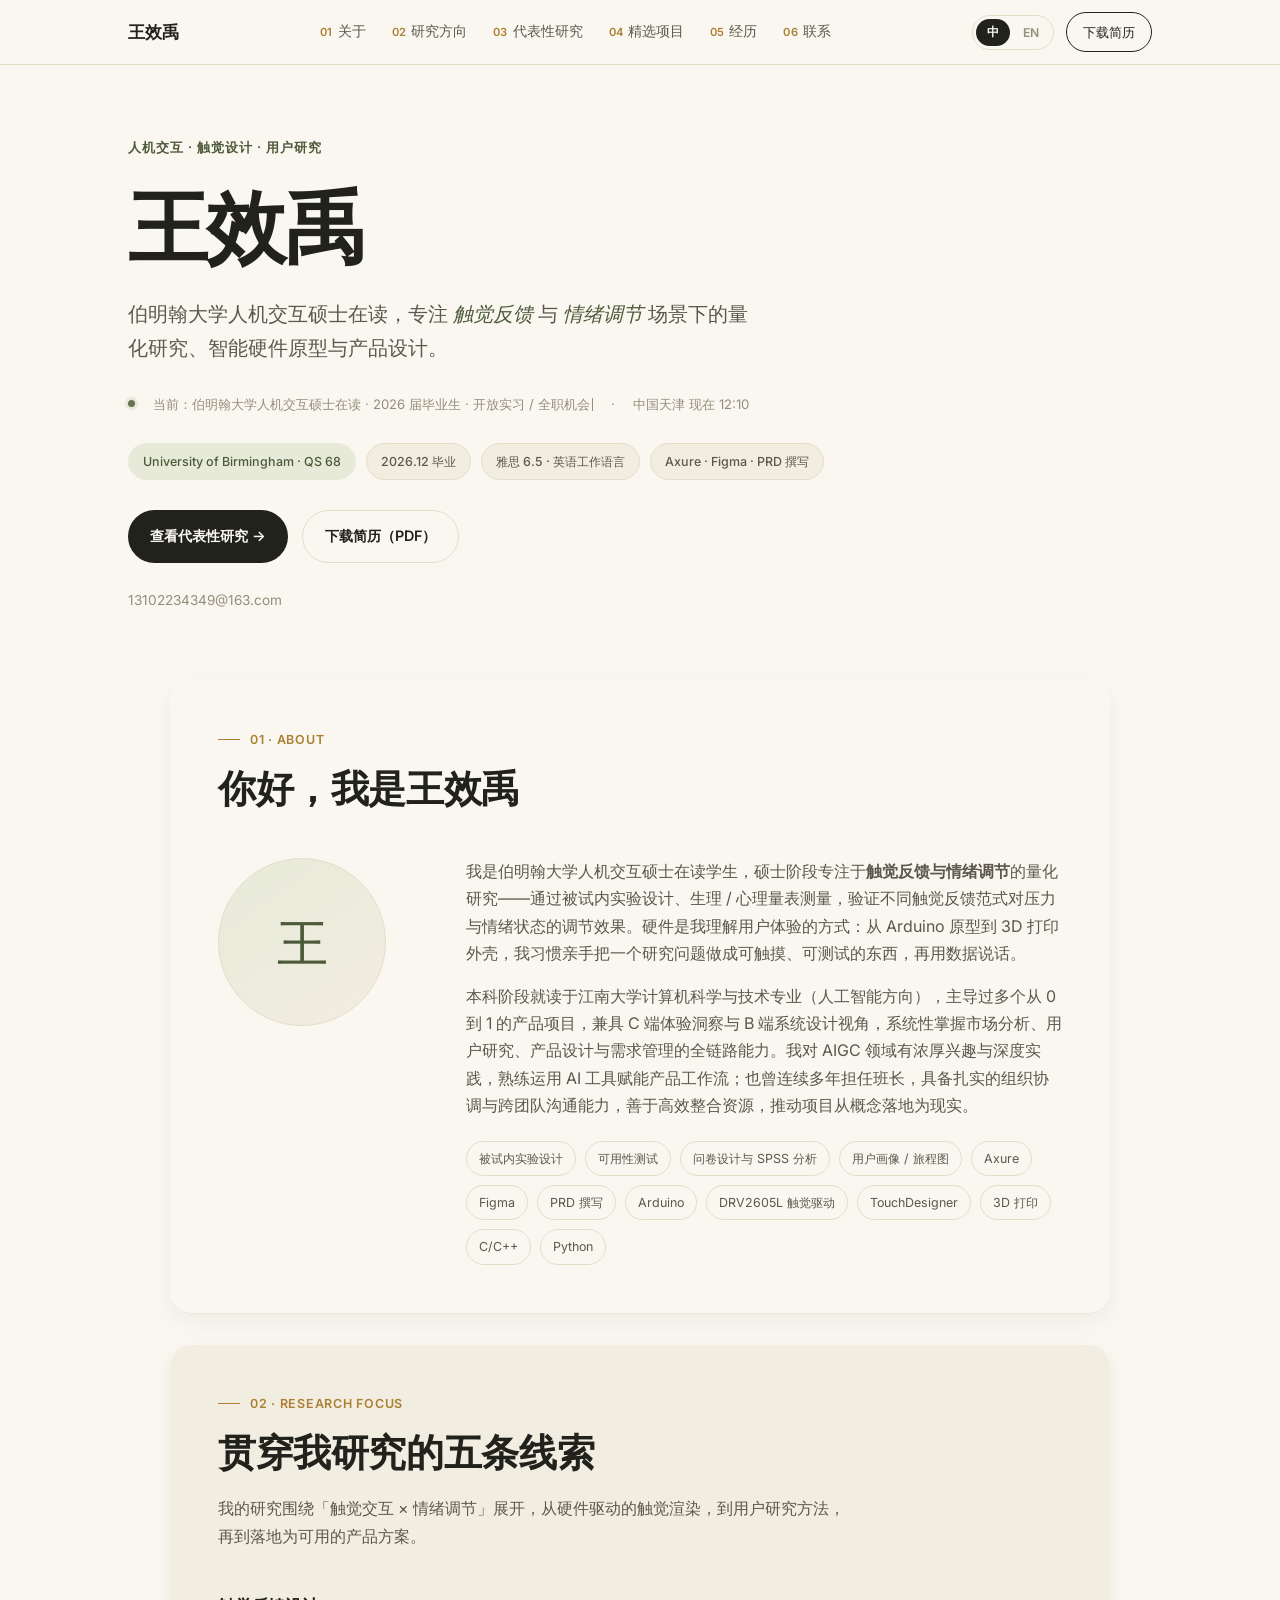
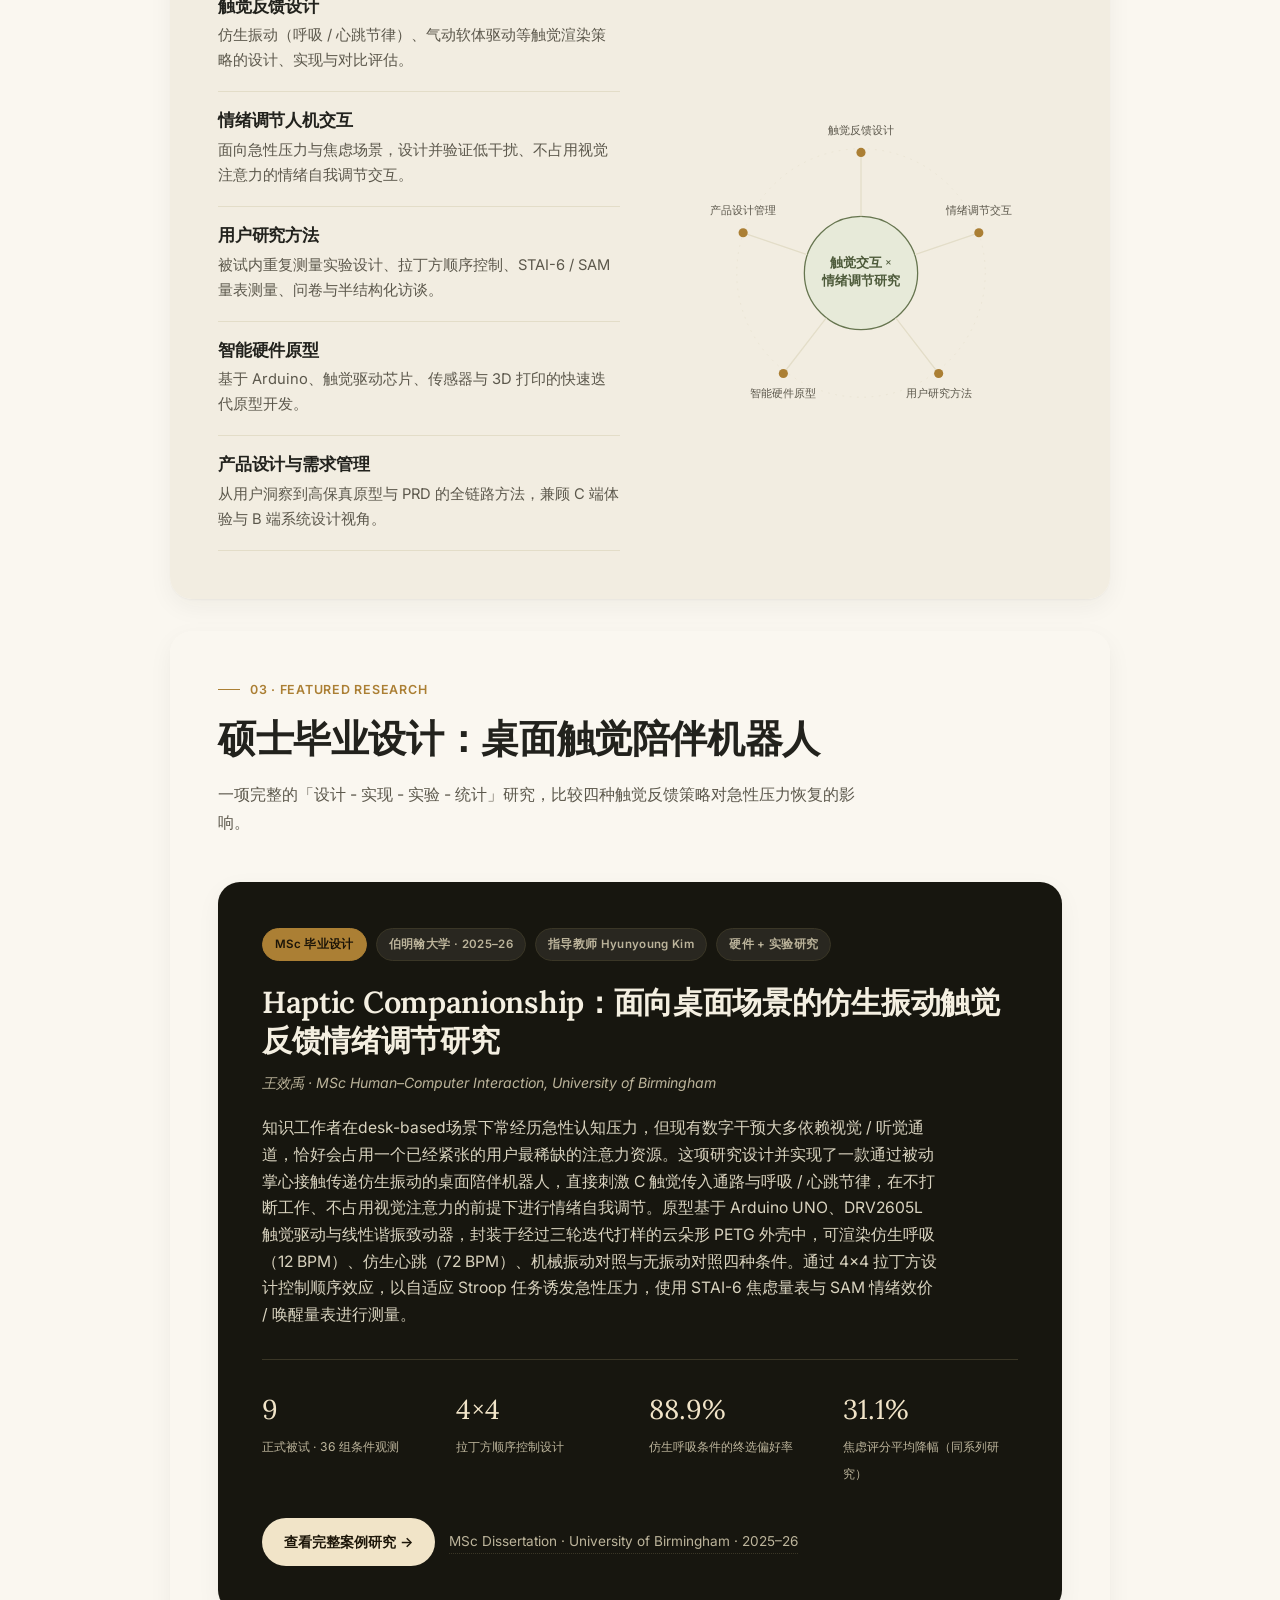
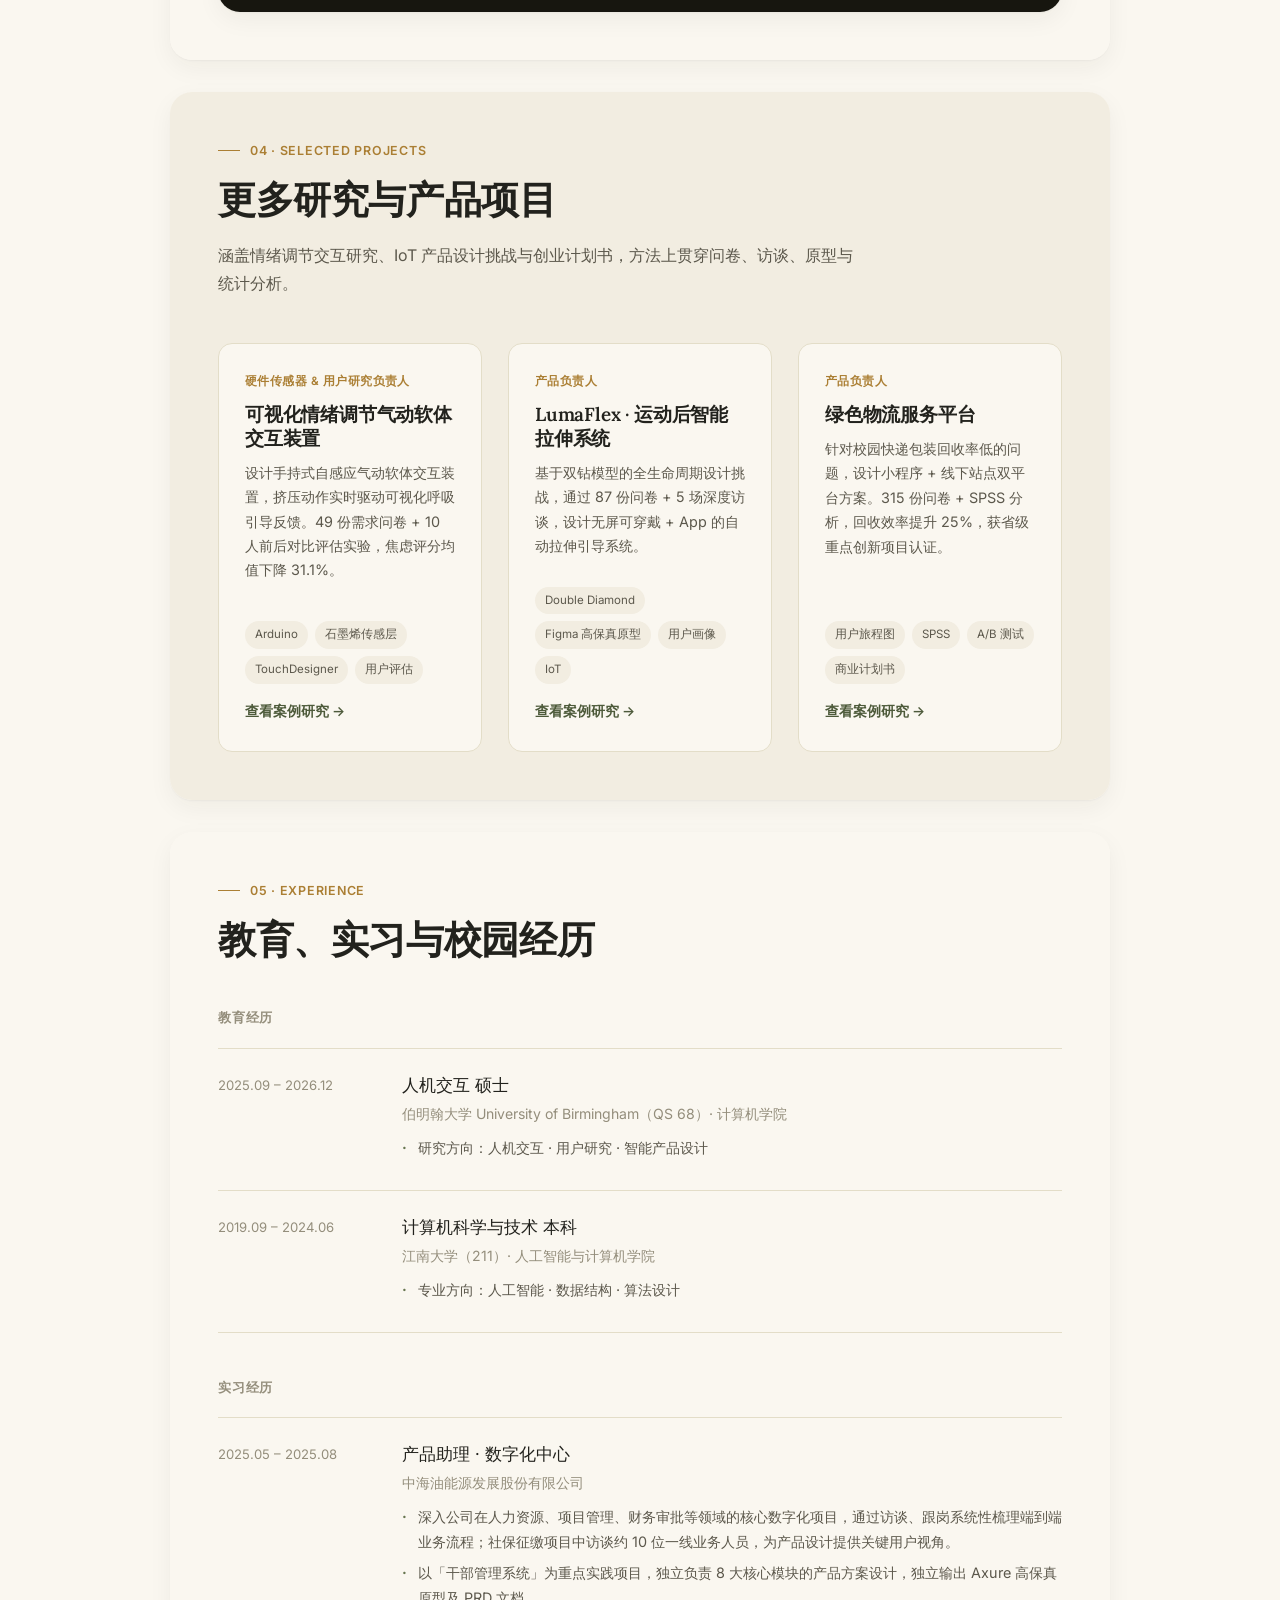
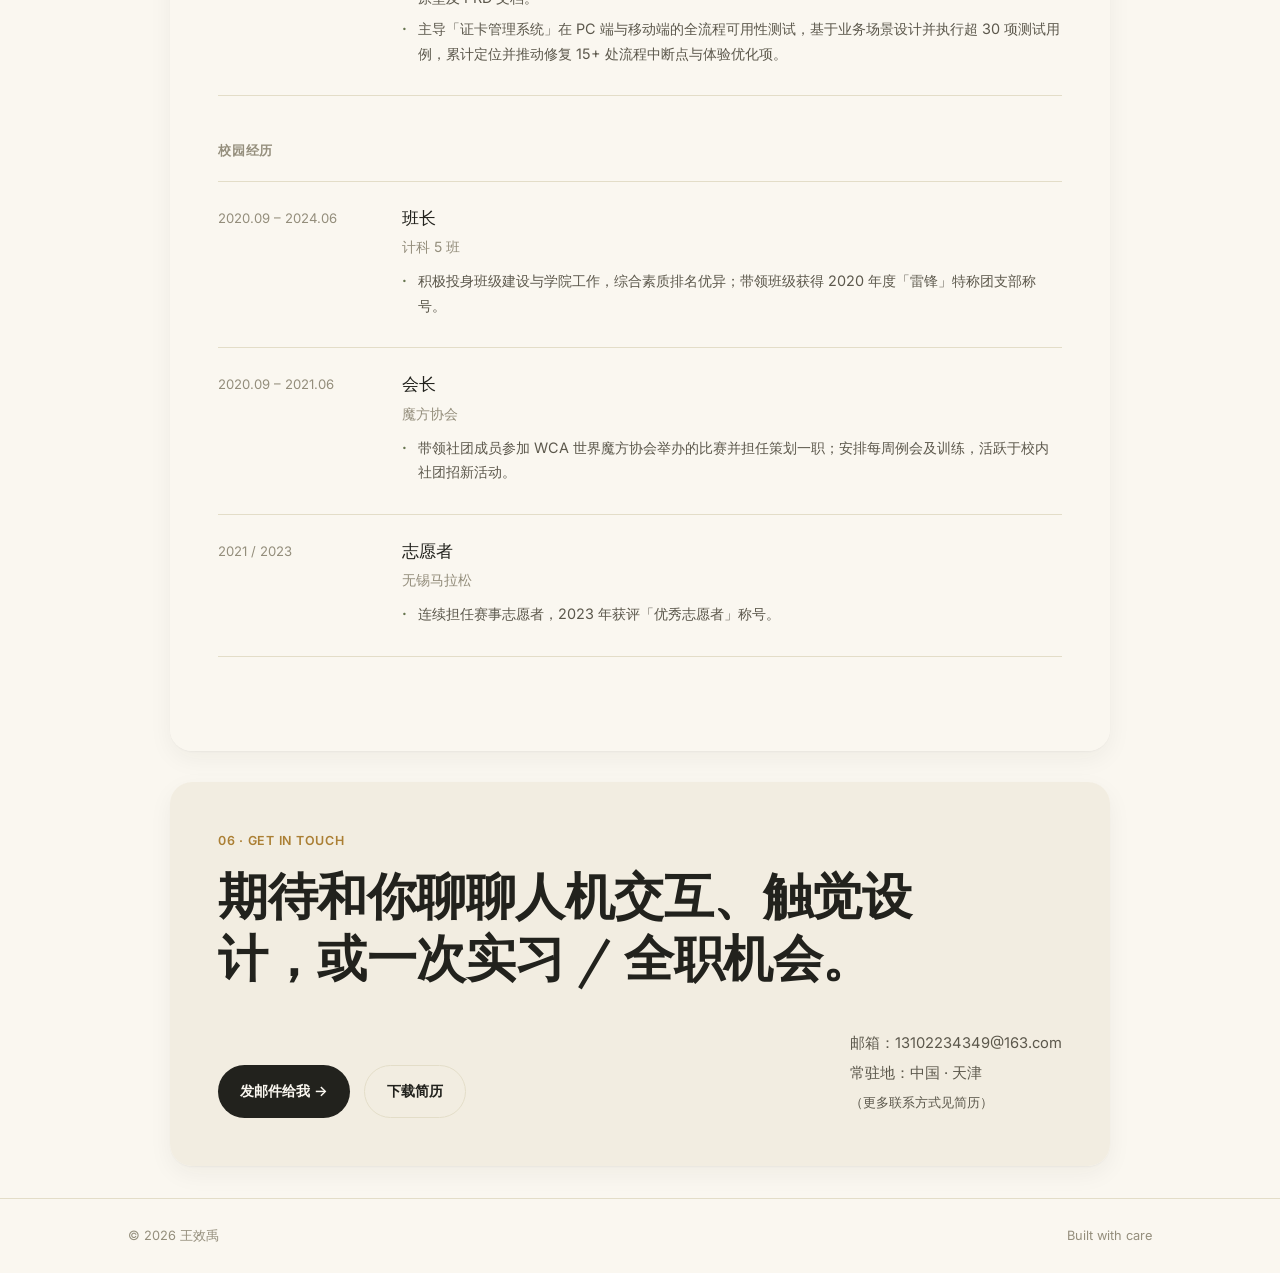
==== commit 630f59e2: "Animate the research-focus hub diagram as orbiting satellites Each spoke (line + dot) now revolves a" ====
--- a/index.html
+++ b/index.html
@@ -132,32 +132,49 @@
       </div>
       <div class="hub-diagram">
         <svg viewBox="0 0 440 440" xmlns="http://www.w3.org/2000/svg">
-          <g stroke="var(--card-line)" stroke-width="1.4">
-            <line x1="220" y1="220" x2="220" y2="88"></line>
-            <line x1="220" y1="220" x2="349" y2="176"></line>
-            <line x1="220" y1="220" x2="305" y2="330"></line>
-            <line x1="220" y1="220" x2="135" y2="330"></line>
-            <line x1="220" y1="220" x2="91" y2="176"></line>
-          </g>
+          <circle class="orbit-ring" cx="220" cy="220" r="136" fill="none" stroke="var(--card-line)" stroke-width="1" stroke-dasharray="2 6"></circle>
           <circle cx="220" cy="220" r="62" fill="var(--sage-light)" stroke="var(--sage)" stroke-width="1.4"></circle>
           <text x="220" y="213" text-anchor="middle" font-family="Lora, serif" font-size="14" fill="var(--sage-deep)" font-weight="600" data-i18n="home.focus.hubCenter1">触觉交互 ×</text>
           <text x="220" y="233" text-anchor="middle" font-family="Lora, serif" font-size="14" fill="var(--sage-deep)" font-weight="600" data-i18n="home.focus.hubCenter2">情绪调节研究</text>
 
-          <g font-family="Inter, sans-serif" font-size="12.5" fill="var(--ink-soft)">
+          <g class="orbit-spoke">
+            <line x1="220" y1="158" x2="220" y2="88" stroke="var(--card-line)" stroke-width="1.4"></line>
             <circle cx="220" cy="88" r="5" fill="var(--gold)"></circle>
-            <text x="220" y="68" text-anchor="middle" data-i18n="home.focus.item1.title">触觉反馈设计</text>
-
+            <g class="orbit-counter" style="transform-origin:220px 68px;" font-family="Inter, sans-serif" font-size="12.5" fill="var(--ink-soft)">
+              <text x="220" y="68" text-anchor="middle" data-i18n="home.focus.item1.title">触觉反馈设计</text>
+            </g>
+          </g>
+
+          <g class="orbit-spoke">
+            <line x1="279" y1="200" x2="349" y2="176" stroke="var(--card-line)" stroke-width="1.4"></line>
             <circle cx="349" cy="176" r="5" fill="var(--gold)"></circle>
-            <text x="349" y="155" text-anchor="middle" data-i18n="home.focus.hubNode2">情绪调节交互</text>
-
+            <g class="orbit-counter" style="transform-origin:349px 155px;" font-family="Inter, sans-serif" font-size="12.5" fill="var(--ink-soft)">
+              <text x="349" y="155" text-anchor="middle" data-i18n="home.focus.hubNode2">情绪调节交互</text>
+            </g>
+          </g>
+
+          <g class="orbit-spoke">
+            <line x1="258" y1="269" x2="305" y2="330" stroke="var(--card-line)" stroke-width="1.4"></line>
             <circle cx="305" cy="330" r="5" fill="var(--gold)"></circle>
-            <text x="305" y="356" text-anchor="middle" data-i18n="home.focus.item3.title">用户研究方法</text>
-
+            <g class="orbit-counter" style="transform-origin:305px 356px;" font-family="Inter, sans-serif" font-size="12.5" fill="var(--ink-soft)">
+              <text x="305" y="356" text-anchor="middle" data-i18n="home.focus.item3.title">用户研究方法</text>
+            </g>
+          </g>
+
+          <g class="orbit-spoke">
+            <line x1="182" y1="269" x2="135" y2="330" stroke="var(--card-line)" stroke-width="1.4"></line>
             <circle cx="135" cy="330" r="5" fill="var(--gold)"></circle>
-            <text x="135" y="356" text-anchor="middle" data-i18n="home.focus.item4.title">智能硬件原型</text>
-
+            <g class="orbit-counter" style="transform-origin:135px 356px;" font-family="Inter, sans-serif" font-size="12.5" fill="var(--ink-soft)">
+              <text x="135" y="356" text-anchor="middle" data-i18n="home.focus.item4.title">智能硬件原型</text>
+            </g>
+          </g>
+
+          <g class="orbit-spoke">
+            <line x1="161" y1="200" x2="91" y2="176" stroke="var(--card-line)" stroke-width="1.4"></line>
             <circle cx="91" cy="176" r="5" fill="var(--gold)"></circle>
-            <text x="91" y="155" text-anchor="middle" data-i18n="home.focus.hubNode5">产品设计管理</text>
+            <g class="orbit-counter" style="transform-origin:91px 155px;" font-family="Inter, sans-serif" font-size="12.5" fill="var(--ink-soft)">
+              <text x="91" y="155" text-anchor="middle" data-i18n="home.focus.hubNode5">产品设计管理</text>
+            </g>
           </g>
         </svg>
       </div>
--- a/css/style.css
+++ b/css/style.css
@@ -285,7 +285,7 @@
 section.alt { background: rgba(242, 237, 225, 0.97); }
 section > .wrap { padding: 0; max-width: none; }
 .hero, .project-hero { background: transparent; position: relative; z-index: 1; }
-footer, .hero-figure, .pj-nav { position: relative; z-index: 1; }
+footer, .pj-nav { position: relative; z-index: 1; }
 
 @media (max-width: 700px) {
   section { padding: 32px 24px; border-radius: var(--radius); margin-bottom: 22px; }
@@ -379,10 +379,35 @@
 .hub-item h3 { font-size: 1.08rem; margin-bottom: 6px; }
 .hub-item p { font-size: 0.92rem; margin: 0; }
 .hub-diagram { display: flex; align-items: center; justify-content: center; }
-.hub-diagram svg { width: 100%; height: auto; max-width: 440px; }
+.hub-diagram svg { width: 100%; height: auto; max-width: 440px; overflow: visible; }
 @media (max-width: 820px) {
   .hub-wrap { grid-template-columns: 1fr; }
   .hub-diagram { order: -1; margin-bottom: 8px; }
+}
+
+/* 卫星环绕动效：外层 .orbit-spoke（连线 + 圆点）绕圆心公转，
+   内层 .orbit-counter 以相同角速度反向自转抵消公转角度，
+   让文字始终跟着轨道移动、但保持水平可读。 */
+.orbit-ring { opacity: 0.55; }
+.orbit-spoke {
+  transform-box: view-box;
+  transform-origin: 220px 220px;
+  animation: orbit-rotate 48s linear infinite;
+}
+.orbit-counter {
+  transform-box: view-box;
+  animation: orbit-counter-rotate 48s linear infinite;
+}
+@keyframes orbit-rotate {
+  from { transform: rotate(0deg); }
+  to { transform: rotate(360deg); }
+}
+@keyframes orbit-counter-rotate {
+  from { transform: rotate(0deg); }
+  to { transform: rotate(-360deg); }
+}
+@media (prefers-reduced-motion: reduce) {
+  .orbit-spoke, .orbit-counter { animation: none; }
 }
 
 /* ---------- 代表性研究 · 深色聚光卡片 ---------- */
@@ -596,16 +621,17 @@
 .pj-section { padding: 56px 0; border-bottom: 1px solid var(--card-line); }
 .pj-section:last-of-type { border-bottom: none; }
 .pj-section h2 {
-  font-size: 0.8rem;
+  font-size: 1.05rem;
+  text-align: center;
   text-transform: uppercase;
-  letter-spacing: 0.06em;
+  letter-spacing: 0.08em;
   color: var(--gold);
   font-family: var(--sans);
   font-weight: 700;
-  margin-bottom: 22px;
+  margin-bottom: 26px;
 }
 .pj-section h3 { font-size: 1.3rem; margin: 28px 0 12px; }
-.pj-body { max-width: 760px; }
+.pj-body { max-width: 760px; margin: 0 auto; }
 .pj-body p { font-size: 1rem; }
 .pj-body ul { margin: 16px 0; }
 .pj-body li {
@@ -628,6 +654,15 @@
   border-radius: var(--radius);
   padding: 22px 20px;
   background: var(--bg-alt);
+  transition: transform 0.25s ease, box-shadow 0.25s ease;
+}
+.stat-box:hover {
+  transform: translateY(-6px);
+  box-shadow: 0 18px 32px rgba(60, 48, 24, 0.16);
+}
+@media (prefers-reduced-motion: reduce) {
+  .stat-box { transition: none; }
+  .stat-box:hover { transform: none; }
 }
 .stat-box .num { font-family: var(--serif); font-size: 2rem; color: var(--sage-deep); display: block; }
 .stat-box .label { font-size: 0.82rem; color: var(--ink-faint); margin-top: 4px; }
@@ -685,6 +720,15 @@
   border: 1px solid var(--card-line);
   border-radius: var(--radius);
   overflow: hidden;
+  transition: transform 0.25s ease, box-shadow 0.25s ease;
+}
+.figure:hover {
+  transform: translateY(-6px);
+  box-shadow: 0 18px 32px rgba(60, 48, 24, 0.16);
+}
+@media (prefers-reduced-motion: reduce) {
+  .figure { transition: none; }
+  .figure:hover { transform: none; }
 }
 .figure img {
   width: 100%;
@@ -699,24 +743,31 @@
   border-top: 1px solid var(--card-line);
 }
 
-.hero-figure {
-  margin: 0 0 8px;
-  border-radius: var(--radius-l);
-  overflow: hidden;
-  border: 1px solid var(--card-line);
-}
-.hero-figure img { width: 100%; display: block; }
-
+/* 齐高、不裁剪的"看齐画廊"布局：每张图按统一高度等比缩放，宽度顺其自然，
+   宽图就宽、窄图就窄，超出一行自动换行——不强行按几列切图，也不会裁掉内容。 */
 .img-grid {
-  display: grid;
+  display: flex;
+  flex-wrap: wrap;
+  align-items: flex-start;
+  justify-content: center;
   gap: 16px;
   margin: 30px 0;
 }
-.img-grid.cols-2 { grid-template-columns: repeat(2, 1fr); }
-.img-grid.cols-3 { grid-template-columns: repeat(3, 1fr); }
-.img-grid.cols-4 { grid-template-columns: repeat(4, 1fr); }
-.img-grid .figure img { aspect-ratio: 4 / 3; }
-.img-grid.cols-4 .figure img { aspect-ratio: 3 / 4; }
+.img-grid .figure {
+  flex: 0 0 auto;
+  display: flex;
+  flex-direction: column;
+  align-items: center;
+  max-width: 100%;
+}
+.img-grid .figure img {
+  width: auto;
+  height: 220px;
+  max-width: 100%;
+  object-fit: contain;
+  background: var(--bg-alt);
+}
+.img-grid .figure figcaption { text-align: center; max-width: 280px; }
 
 .img-grid-flow {
   display: flex;
@@ -726,13 +777,14 @@
   padding-bottom: 6px;
   scrollbar-width: thin;
 }
-.img-grid-flow .figure { flex: 0 0 auto; width: 220px; }
-.img-grid-flow .figure img { height: 220px; aspect-ratio: auto; object-fit: cover; }
+.img-grid-flow .figure { flex: 0 0 auto; display: flex; flex-direction: column; align-items: center; }
+.img-grid-flow .figure img { height: 220px; width: auto; max-width: 320px; object-fit: contain; background: var(--bg-alt); }
 
 .phone-row {
   display: flex;
   gap: 20px;
   flex-wrap: wrap;
+  justify-content: center;
   margin: 30px 0;
 }
 .phone-row .figure { width: 200px; flex: 0 0 auto; }
@@ -742,14 +794,13 @@
   display: flex;
   gap: 18px;
   flex-wrap: wrap;
+  justify-content: center;
   margin: 30px 0;
 }
 .persona-row .figure { width: 220px; flex: 0 0 auto; }
 .persona-row .figure img { aspect-ratio: auto; object-fit: contain; background: #fff; }
 
-@media (max-width: 760px) {
-  .img-grid.cols-2, .img-grid.cols-3, .img-grid.cols-4 { grid-template-columns: repeat(2, 1fr); }
-}
 @media (max-width: 480px) {
-  .img-grid.cols-2, .img-grid.cols-3, .img-grid.cols-4 { grid-template-columns: 1fr; }
-}
+  .img-grid .figure img,
+  .img-grid-flow .figure img { height: 190px; }
+}
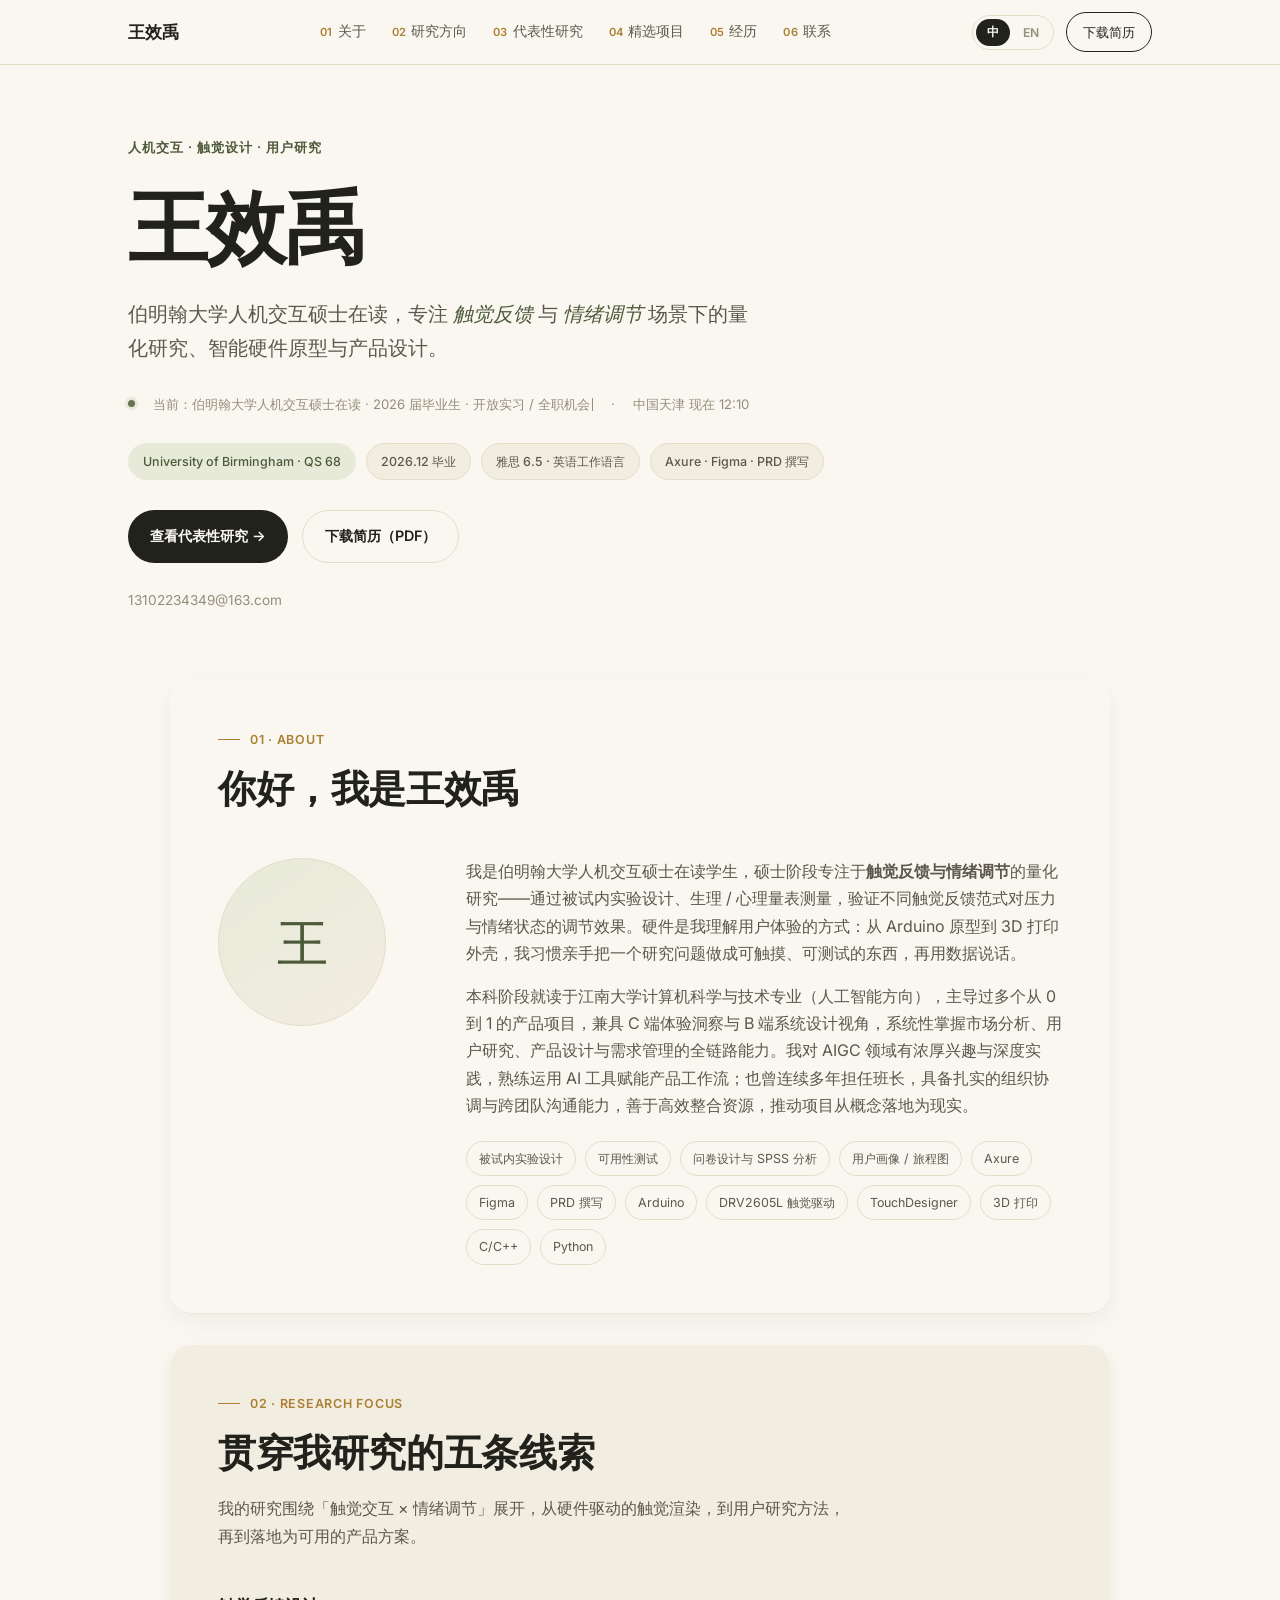
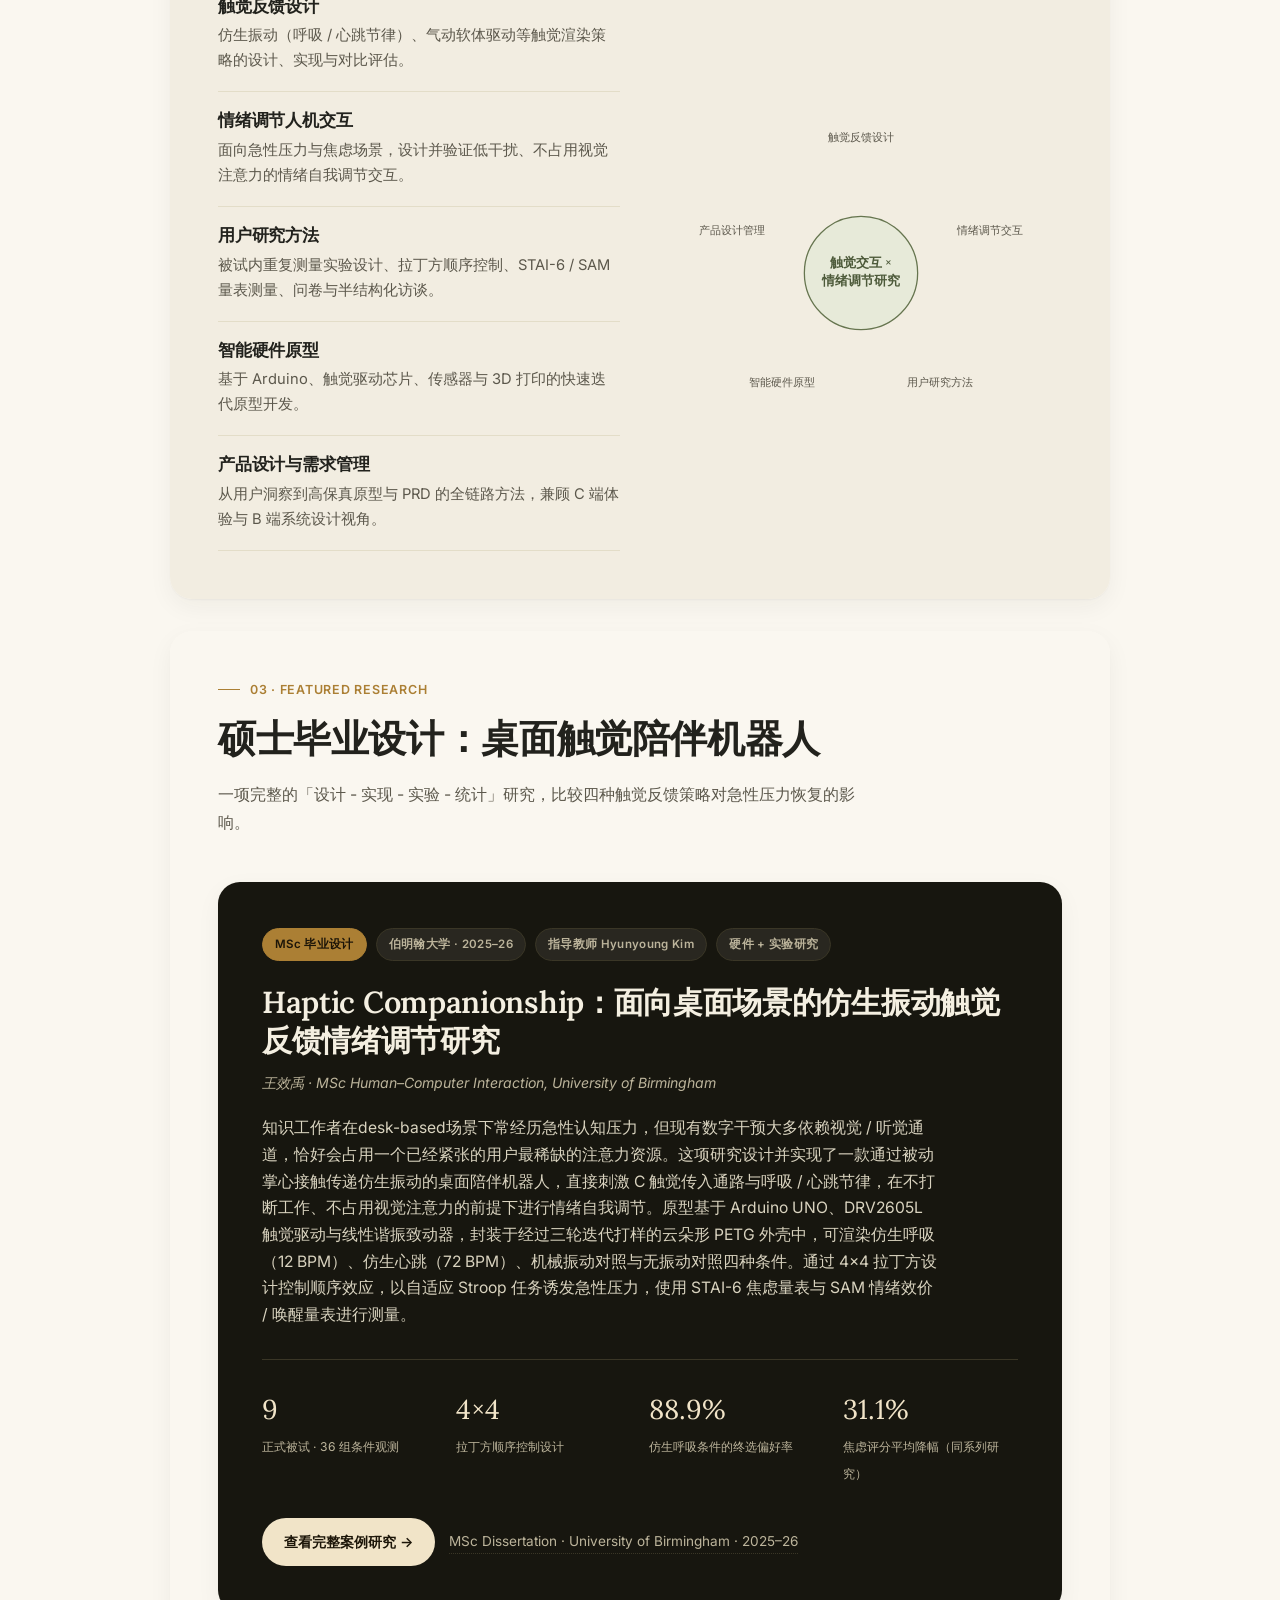
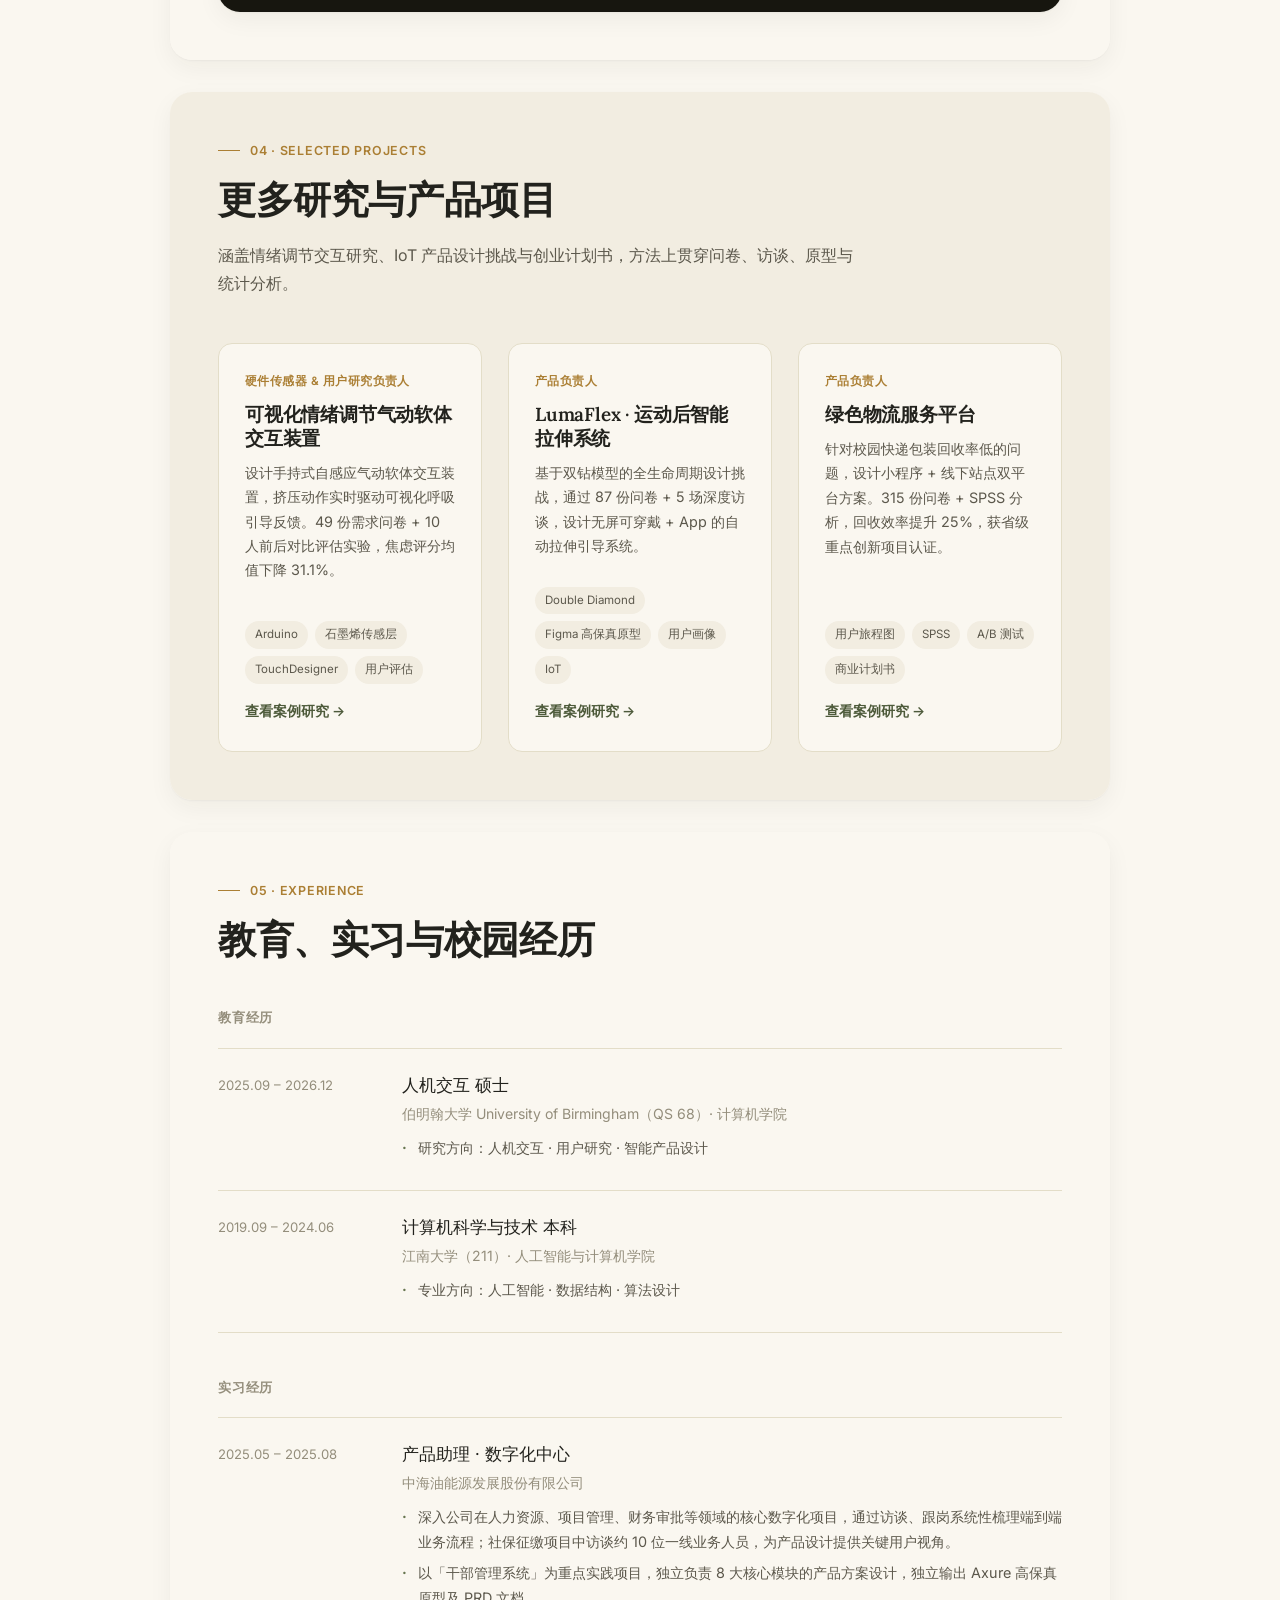
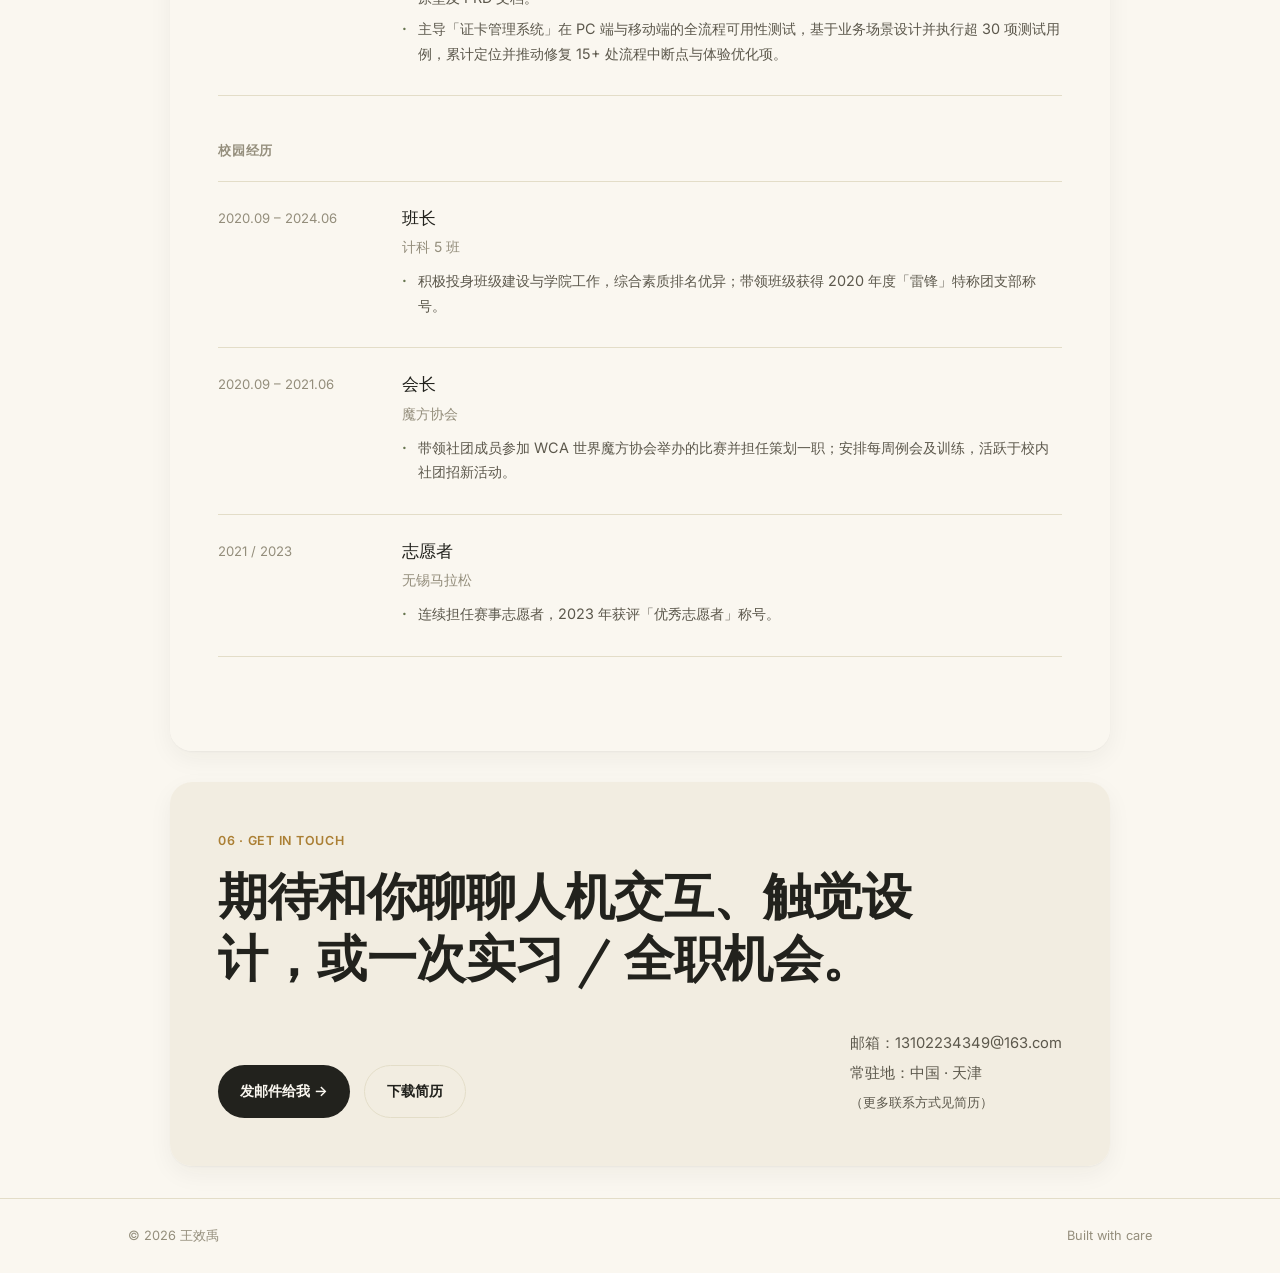
==== commit e81a4662: "Simplify hub-diagram orbit to text-only on a single ring Drop the per-label spoke line and dot, whic" ====
--- a/index.html
+++ b/index.html
@@ -132,48 +132,37 @@
       </div>
       <div class="hub-diagram">
         <svg viewBox="0 0 440 440" xmlns="http://www.w3.org/2000/svg">
-          <circle class="orbit-ring" cx="220" cy="220" r="136" fill="none" stroke="var(--card-line)" stroke-width="1" stroke-dasharray="2 6"></circle>
           <circle cx="220" cy="220" r="62" fill="var(--sage-light)" stroke="var(--sage)" stroke-width="1.4"></circle>
           <text x="220" y="213" text-anchor="middle" font-family="Lora, serif" font-size="14" fill="var(--sage-deep)" font-weight="600" data-i18n="home.focus.hubCenter1">触觉交互 ×</text>
           <text x="220" y="233" text-anchor="middle" font-family="Lora, serif" font-size="14" fill="var(--sage-deep)" font-weight="600" data-i18n="home.focus.hubCenter2">情绪调节研究</text>
 
           <g class="orbit-spoke">
-            <line x1="220" y1="158" x2="220" y2="88" stroke="var(--card-line)" stroke-width="1.4"></line>
-            <circle cx="220" cy="88" r="5" fill="var(--gold)"></circle>
-            <g class="orbit-counter" style="transform-origin:220px 68px;" font-family="Inter, sans-serif" font-size="12.5" fill="var(--ink-soft)">
-              <text x="220" y="68" text-anchor="middle" data-i18n="home.focus.item1.title">触觉反馈设计</text>
-            </g>
-          </g>
-
-          <g class="orbit-spoke">
-            <line x1="279" y1="200" x2="349" y2="176" stroke="var(--card-line)" stroke-width="1.4"></line>
-            <circle cx="349" cy="176" r="5" fill="var(--gold)"></circle>
-            <g class="orbit-counter" style="transform-origin:349px 155px;" font-family="Inter, sans-serif" font-size="12.5" fill="var(--ink-soft)">
-              <text x="349" y="155" text-anchor="middle" data-i18n="home.focus.hubNode2">情绪调节交互</text>
-            </g>
-          </g>
-
-          <g class="orbit-spoke">
-            <line x1="258" y1="269" x2="305" y2="330" stroke="var(--card-line)" stroke-width="1.4"></line>
-            <circle cx="305" cy="330" r="5" fill="var(--gold)"></circle>
-            <g class="orbit-counter" style="transform-origin:305px 356px;" font-family="Inter, sans-serif" font-size="12.5" fill="var(--ink-soft)">
-              <text x="305" y="356" text-anchor="middle" data-i18n="home.focus.item3.title">用户研究方法</text>
-            </g>
-          </g>
-
-          <g class="orbit-spoke">
-            <line x1="182" y1="269" x2="135" y2="330" stroke="var(--card-line)" stroke-width="1.4"></line>
-            <circle cx="135" cy="330" r="5" fill="var(--gold)"></circle>
-            <g class="orbit-counter" style="transform-origin:135px 356px;" font-family="Inter, sans-serif" font-size="12.5" fill="var(--ink-soft)">
-              <text x="135" y="356" text-anchor="middle" data-i18n="home.focus.item4.title">智能硬件原型</text>
-            </g>
-          </g>
-
-          <g class="orbit-spoke">
-            <line x1="161" y1="200" x2="91" y2="176" stroke="var(--card-line)" stroke-width="1.4"></line>
-            <circle cx="91" cy="176" r="5" fill="var(--gold)"></circle>
-            <g class="orbit-counter" style="transform-origin:91px 155px;" font-family="Inter, sans-serif" font-size="12.5" fill="var(--ink-soft)">
-              <text x="91" y="155" text-anchor="middle" data-i18n="home.focus.hubNode5">产品设计管理</text>
+            <g class="orbit-counter" style="transform-origin:220px 72px;" font-family="Inter, sans-serif" font-size="12.5" fill="var(--ink-soft)">
+              <text x="220" y="72" text-anchor="middle" dominant-baseline="middle" data-i18n="home.focus.item1.title">触觉反馈设计</text>
+            </g>
+          </g>
+
+          <g class="orbit-spoke">
+            <g class="orbit-counter" style="transform-origin:361px 174px;" font-family="Inter, sans-serif" font-size="12.5" fill="var(--ink-soft)">
+              <text x="361" y="174" text-anchor="middle" dominant-baseline="middle" data-i18n="home.focus.hubNode2">情绪调节交互</text>
+            </g>
+          </g>
+
+          <g class="orbit-spoke">
+            <g class="orbit-counter" style="transform-origin:307px 340px;" font-family="Inter, sans-serif" font-size="12.5" fill="var(--ink-soft)">
+              <text x="307" y="340" text-anchor="middle" dominant-baseline="middle" data-i18n="home.focus.item3.title">用户研究方法</text>
+            </g>
+          </g>
+
+          <g class="orbit-spoke">
+            <g class="orbit-counter" style="transform-origin:133px 340px;" font-family="Inter, sans-serif" font-size="12.5" fill="var(--ink-soft)">
+              <text x="133" y="340" text-anchor="middle" dominant-baseline="middle" data-i18n="home.focus.item4.title">智能硬件原型</text>
+            </g>
+          </g>
+
+          <g class="orbit-spoke">
+            <g class="orbit-counter" style="transform-origin:79px 174px;" font-family="Inter, sans-serif" font-size="12.5" fill="var(--ink-soft)">
+              <text x="79" y="174" text-anchor="middle" dominant-baseline="middle" data-i18n="home.focus.hubNode5">产品设计管理</text>
             </g>
           </g>
         </svg>
--- a/css/style.css
+++ b/css/style.css
@@ -385,10 +385,9 @@
   .hub-diagram { order: -1; margin-bottom: 8px; }
 }
 
-/* 卫星环绕动效：外层 .orbit-spoke（连线 + 圆点）绕圆心公转，
+/* 卫星环绕动效：外层 .orbit-spoke 绕圆心公转，
    内层 .orbit-counter 以相同角速度反向自转抵消公转角度，
-   让文字始终跟着轨道移动、但保持水平可读。 */
-.orbit-ring { opacity: 0.55; }
+   让文字始终沿圆周移动、但保持水平可读。 */
 .orbit-spoke {
   transform-box: view-box;
   transform-origin: 220px 220px;
